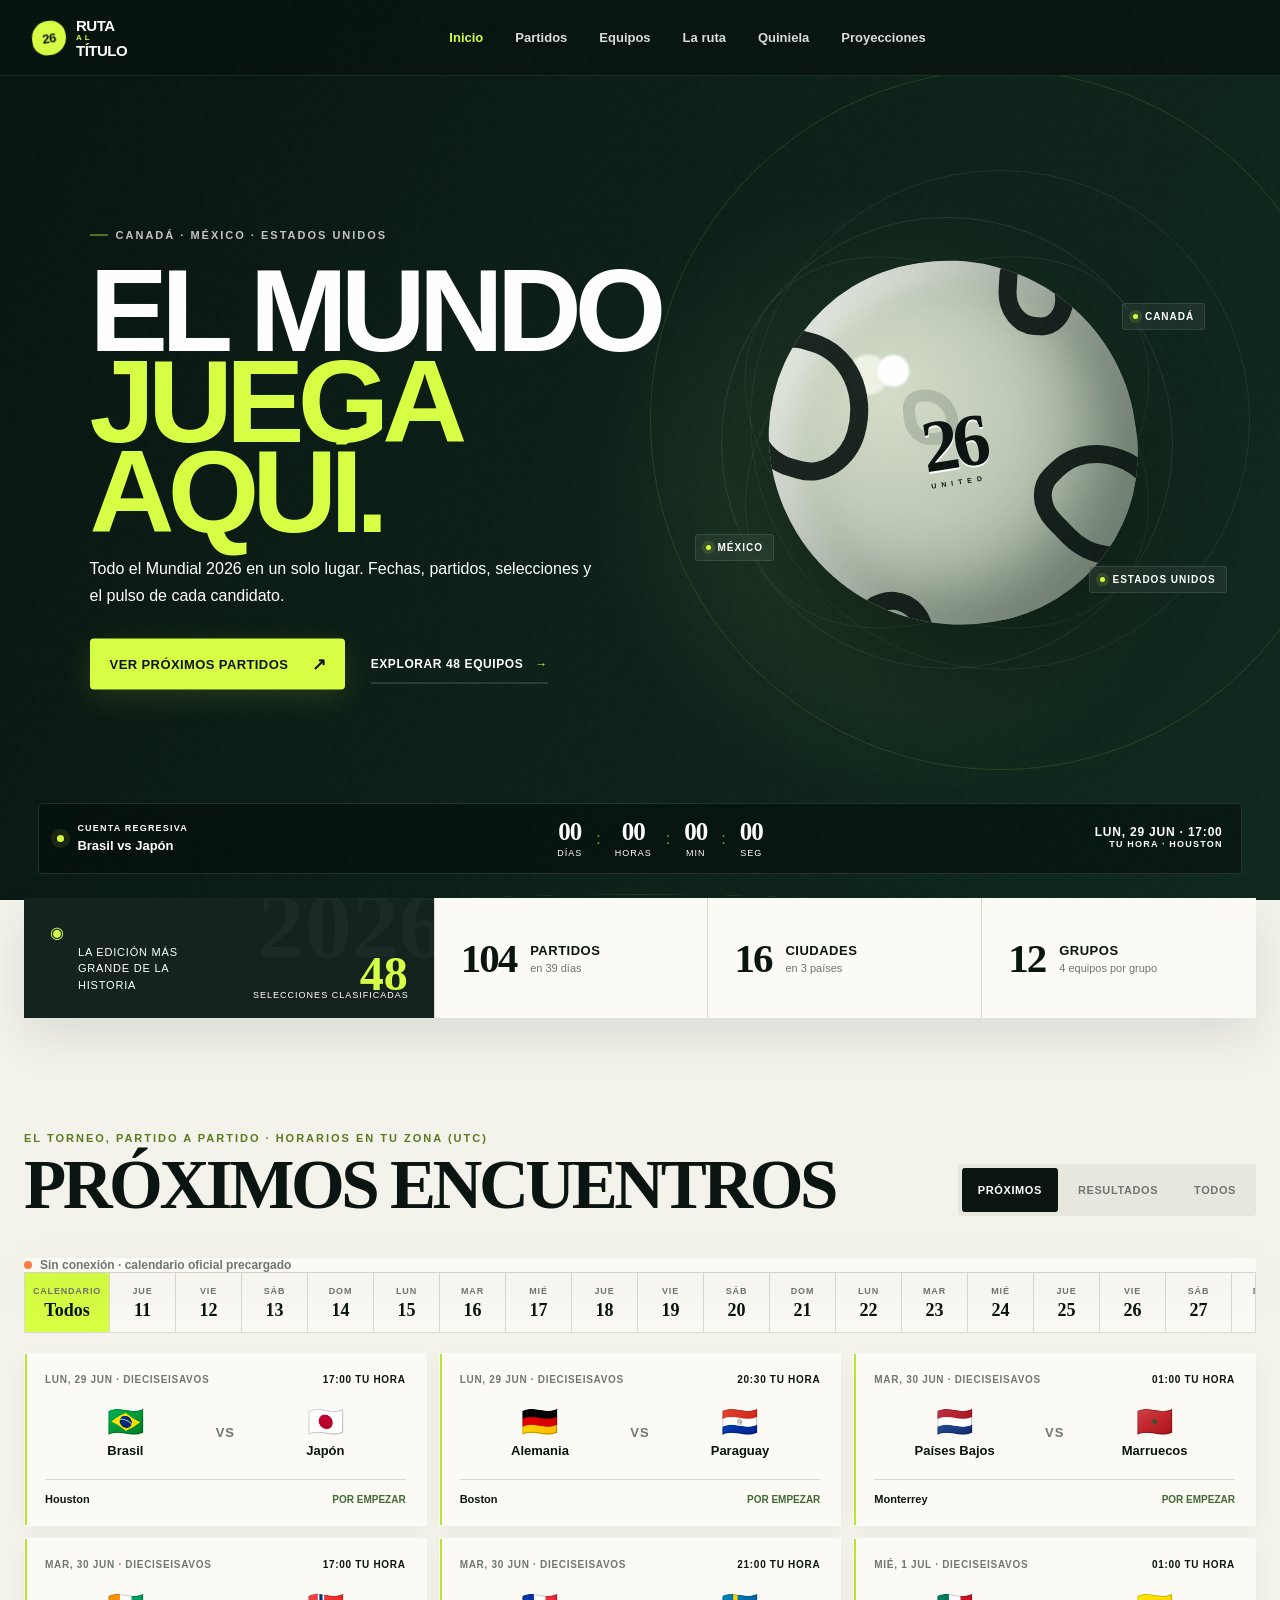
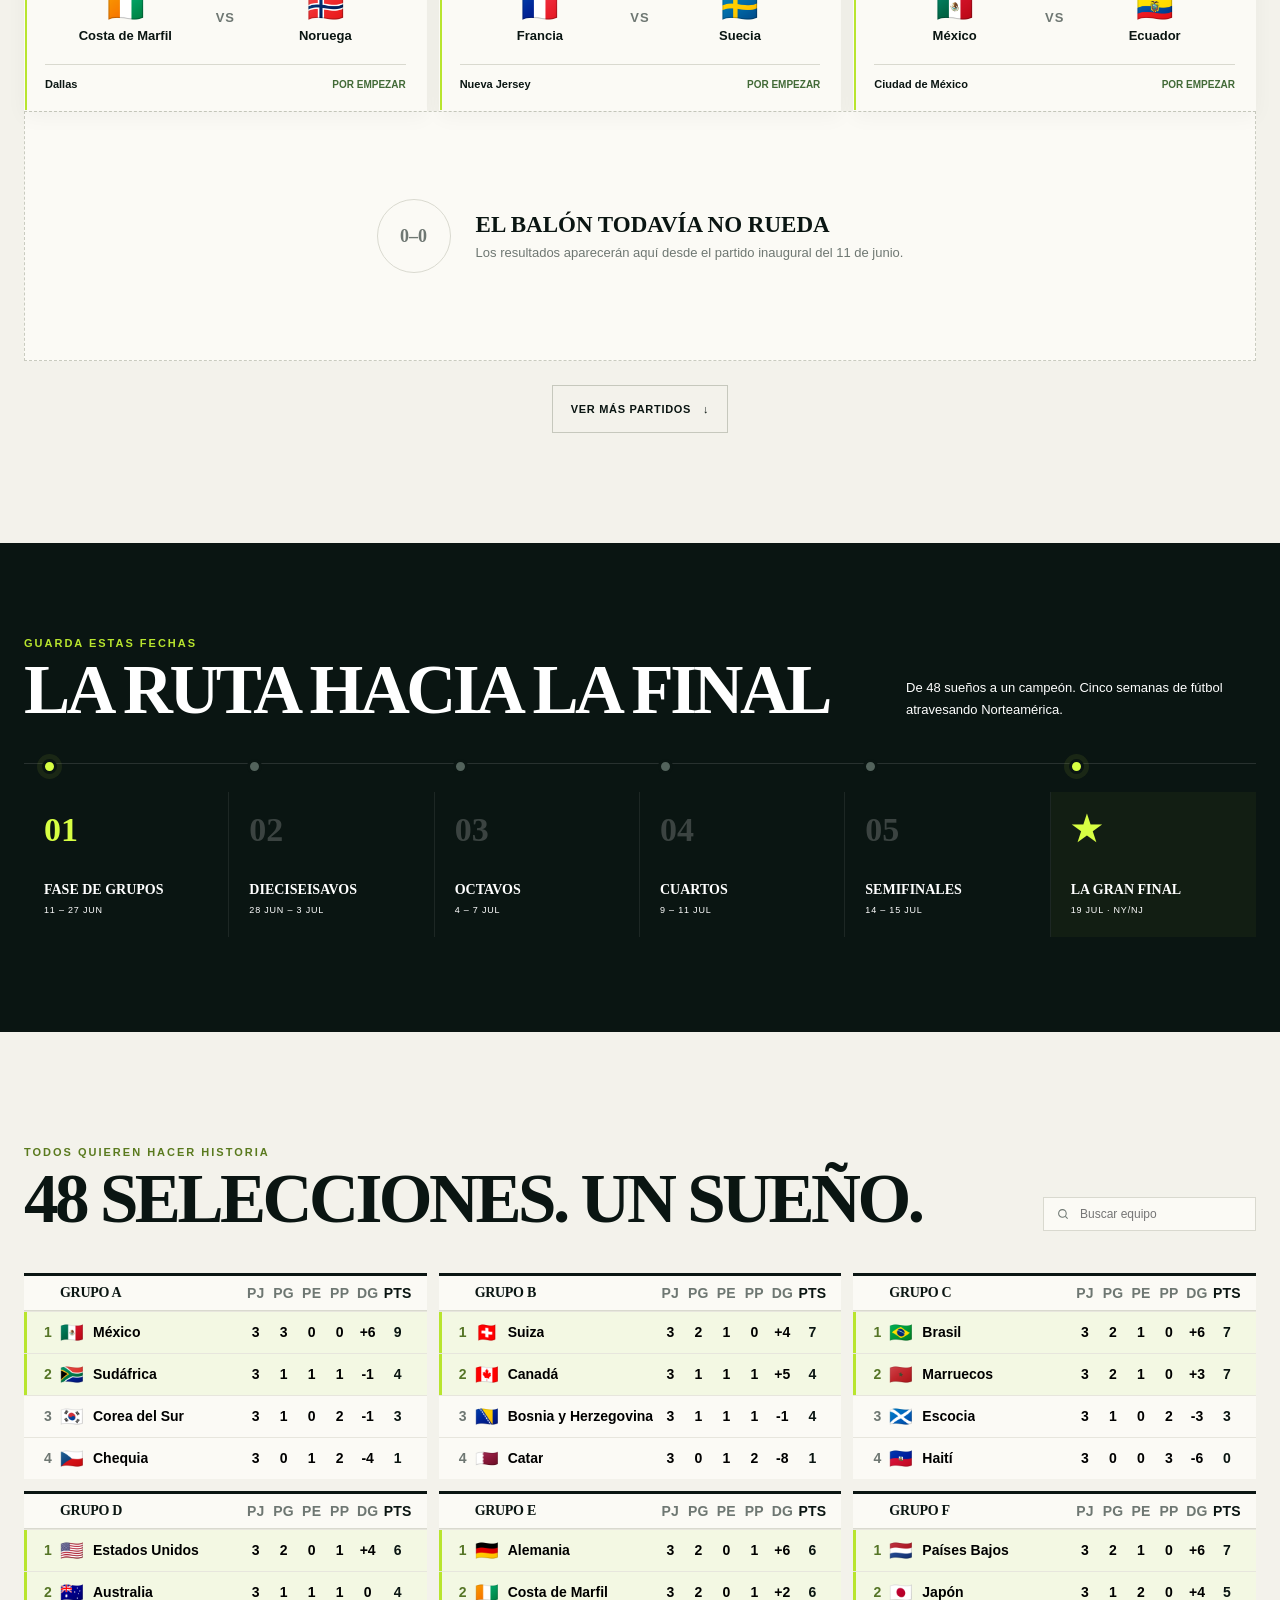
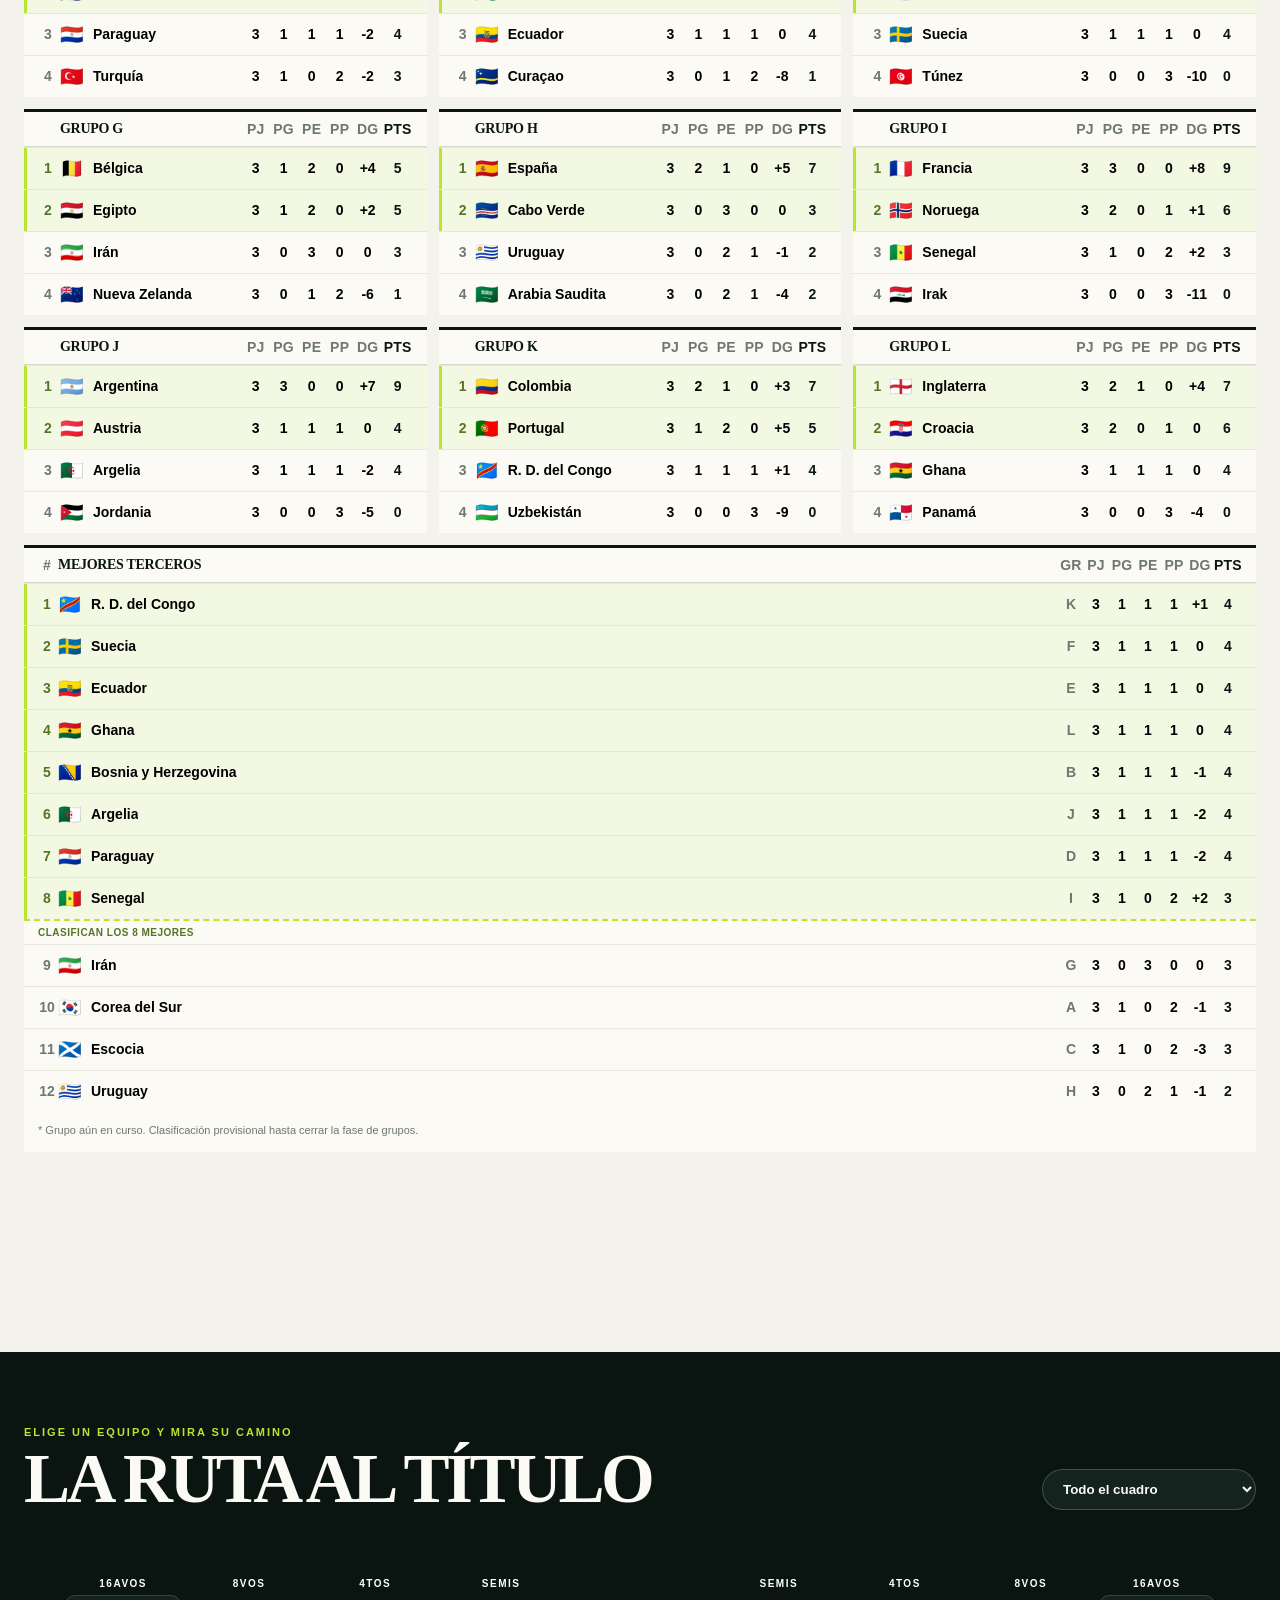
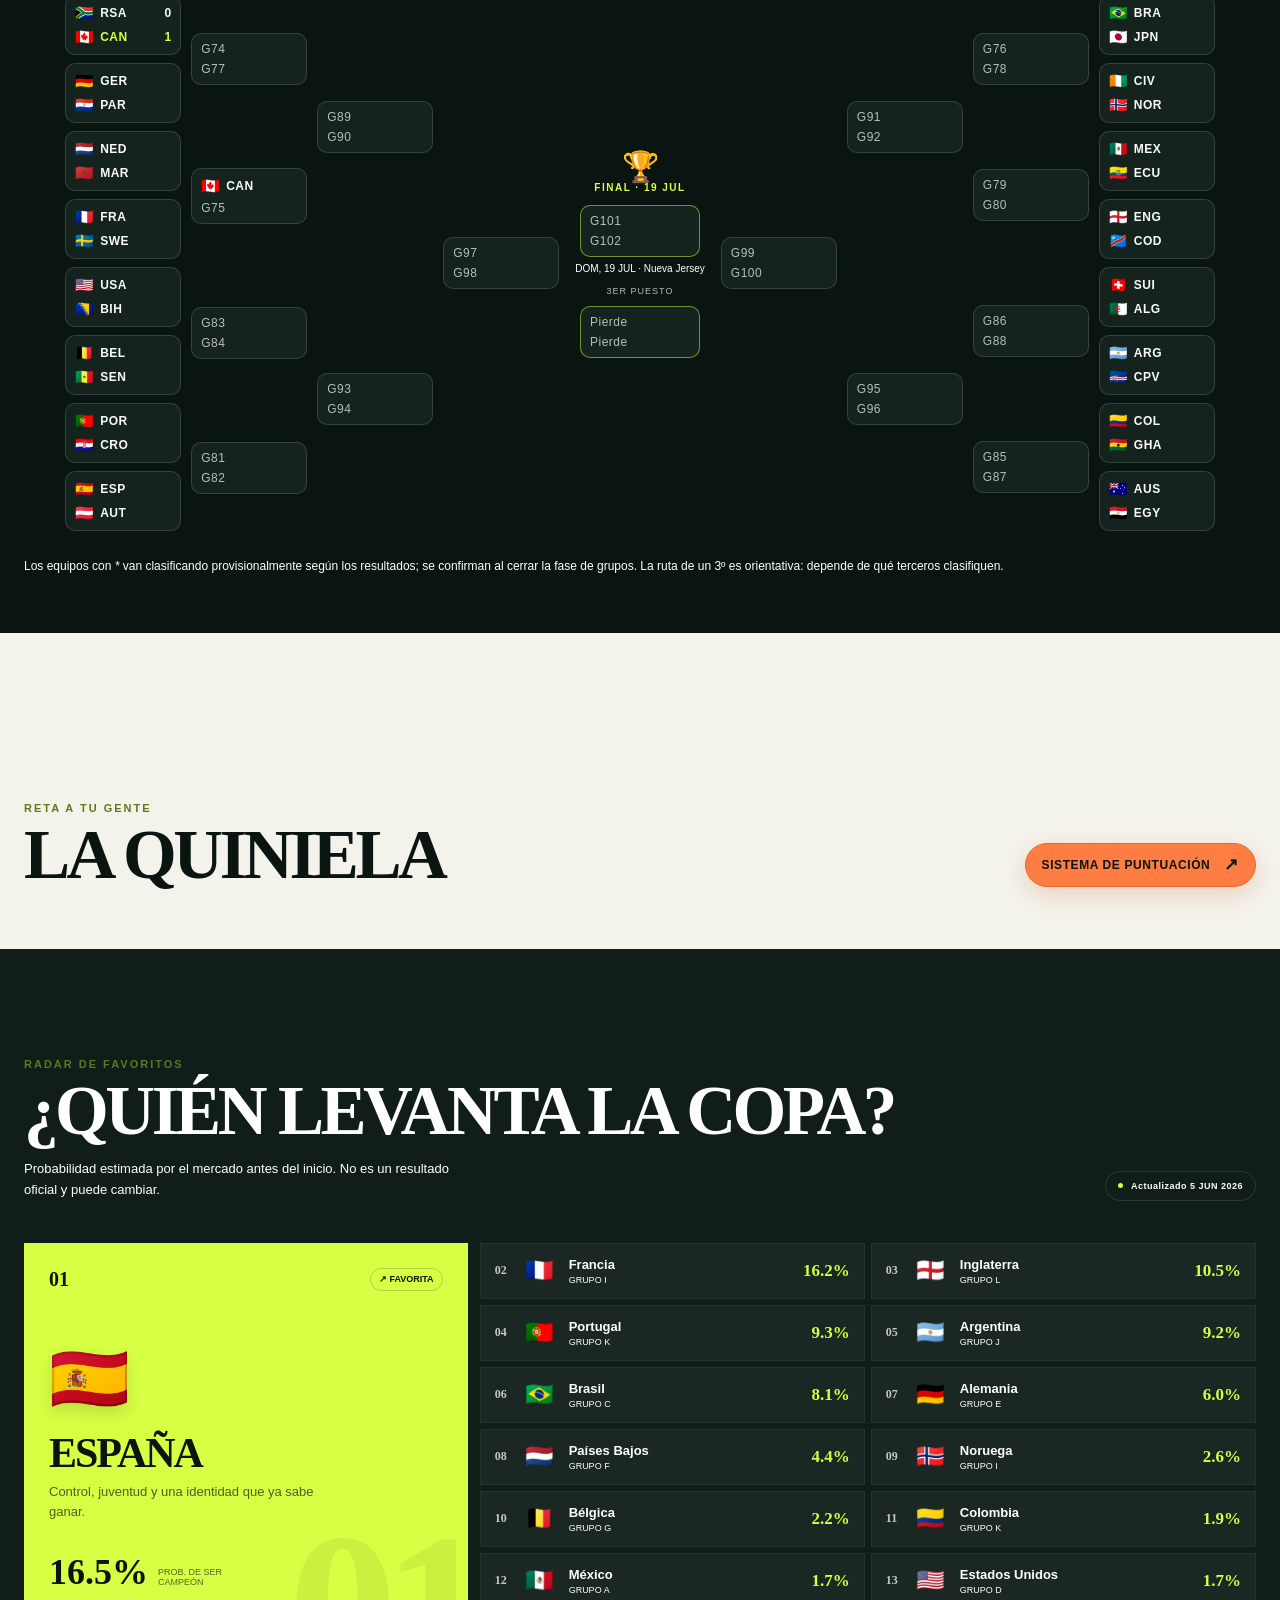
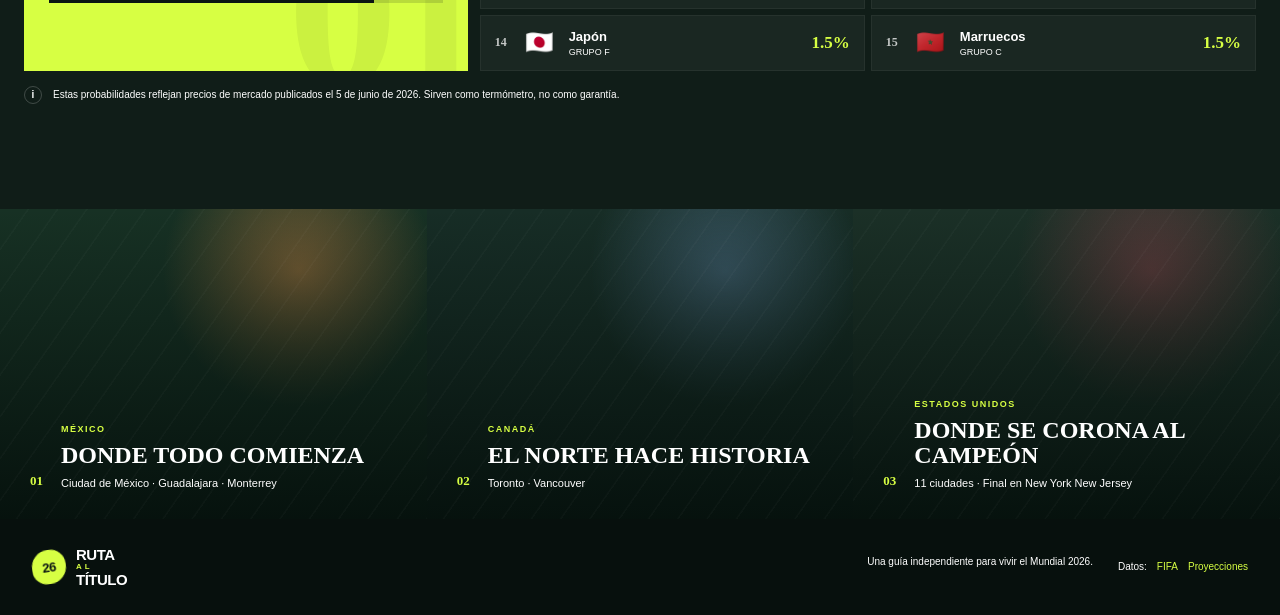
==== index.html @ 3ea9396d "style(quiniela): boton Sistema de Puntuacion en naranja Fondo var(--orange) con borde y sombra a ton" ====
<!DOCTYPE html>
<html lang="es">
<head>
  <meta charset="UTF-8">
  <meta name="viewport" content="width=device-width, initial-scale=1.0, viewport-fit=cover">
  <meta http-equiv="Content-Security-Policy" content="default-src 'self'; script-src 'self'; style-src 'self' 'unsafe-inline' https://fonts.googleapis.com; font-src https://fonts.gstatic.com; connect-src 'self' https://api.fifa.com https://site.api.espn.com https://wwzgpifvfmogjttwstxy.supabase.co https://www.cloudflare.com; img-src 'self' data:; object-src 'none'; base-uri 'self'; form-action 'self'; worker-src 'self'; manifest-src 'self'; upgrade-insecure-requests">
  <meta name="referrer" content="strict-origin-when-cross-origin">
  <meta name="theme-color" content="#0a1512">
  <link rel="manifest" href="manifest.json">
  <meta name="apple-mobile-web-app-capable" content="yes">
  <meta name="apple-mobile-web-app-status-bar-style" content="black-translucent">
  <meta name="apple-mobile-web-app-title" content="Ruta 26">
  <meta name="description" content="Calendario, selecciones y proyecciones del Mundial 2026.">
  <meta property="og:title" content="Ruta 26 | Mundial 2026">
  <meta property="og:description" content="Calendario completo, resultados en vivo y la ruta de cada selección al título.">
  <meta property="og:image" content="https://jmcriptos.github.io/ruta26/og-image.jpg">
  <meta property="og:image:width" content="1200">
  <meta property="og:image:height" content="630">
  <meta property="og:url" content="https://jmcriptos.github.io/ruta26/">
  <meta property="og:type" content="website">
  <meta name="twitter:card" content="summary_large_image">
  <title>Ruta 26 | Mundial 2026</title>
  <link rel="icon" type="image/png" href="favicon.png">
  <link rel="apple-touch-icon" href="apple-touch-icon.png">
  <link rel="preconnect" href="https://fonts.googleapis.com">
  <link rel="preconnect" href="https://fonts.gstatic.com" crossorigin>
  <link href="https://fonts.googleapis.com/css2?family=DM+Sans:wght@400;500;600;700&family=League+Spartan:wght@600;700;800&display=swap" rel="stylesheet">
  <link rel="stylesheet" href="styles.css?v=20260628c">
</head>
<body>
  <div class="noise"></div>
  <header class="topbar">
    <a class="brand" href="#inicio" aria-label="Ruta 26, volver al inicio">
      <span class="brand-ball" aria-hidden="true">26</span>
      <span>RUTA<span>AL</span>TÍTULO</span>
    </a>
    <nav class="main-nav" aria-label="Navegación principal">
      <a class="active" href="#inicio">Inicio</a>
      <a href="#partidos">Partidos</a>
      <a href="#equipos">Equipos</a>
      <a href="#ruta">La ruta</a>
      <a href="#quiniela">Quiniela</a>
      <a href="#proyecciones">Proyecciones</a>
    </nav>
    <div class="header-actions">
      <a class="user-chip login-chip" id="loginChip" href="#quiniela" hidden>
        <svg viewBox="0 0 24 24" aria-hidden="true"><circle cx="12" cy="8" r="3.5"></circle><path d="M5 19c1.5-3 4-4.5 7-4.5s5.5 1.5 7 4.5"></path></svg>
        Entrar
      </a>
      <div class="user-menu" id="userMenu" hidden>
        <button class="user-chip" id="userChip" aria-haspopup="menu" aria-expanded="false"></button>
        <div class="user-dropdown" id="userDropdown" hidden>
          <a href="#quiniela" id="userGoQuiniela">Mi quiniela</a>
          <a href="stats.html">Estadísticas</a>
          <button id="userLogout">Cerrar sesión</button>
        </div>
      </div>
      <button class="icon-button" id="searchToggle" aria-label="Buscar selección" title="Buscar selección">
        <svg viewBox="0 0 24 24" aria-hidden="true"><circle cx="11" cy="11" r="6.5"></circle><path d="m16 16 4 4"></path></svg>
      </button>
      <button class="menu-button" id="menuToggle" aria-label="Abrir menú">
        <span></span><span></span>
      </button>
    </div>
  </header>

  <div class="search-overlay" id="searchOverlay" aria-hidden="true">
    <div class="search-box">
      <label for="globalSearch">Encuentra tu selección</label>
      <div class="search-field">
        <svg viewBox="0 0 24 24" aria-hidden="true"><circle cx="11" cy="11" r="6.5"></circle><path d="m16 16 4 4"></path></svg>
        <input id="globalSearch" type="search" placeholder="Ej. Argentina, Curaçao, Japón...">
        <button id="searchClose" aria-label="Cerrar búsqueda">×</button>
      </div>
      <div class="search-results" id="searchResults"></div>
    </div>
  </div>

  <main>
    <section class="hero" id="inicio">
      <div class="hero-orbit orbit-one"></div>
      <div class="hero-orbit orbit-two"></div>
      <div class="hero-copy">
        <div class="eyebrow"><span></span> Canadá · México · Estados Unidos</div>
        <h1>El mundo<br><em>juega aquí.</em></h1>
        <p class="hero-lede">Todo el Mundial 2026 en un solo lugar. Fechas, partidos, selecciones y el pulso de cada candidato.</p>
        <div class="hero-actions">
          <a class="primary-button" href="#partidos">Ver próximos partidos <span>↗</span></a>
          <a class="text-button" href="#equipos">Explorar 48 equipos <span>→</span></a>
        </div>
      </div>

      <div class="hero-visual" aria-hidden="true">
        <div class="globe-lines"></div>
        <div class="ball">
          <span class="ball-mark ball-mark-one"></span>
          <span class="ball-mark ball-mark-two"></span>
          <span class="ball-mark ball-mark-three"></span>
          <strong>26</strong>
          <small>UNITED</small>
        </div>
        <div class="location-tag tag-mex"><span></span> México</div>
        <div class="location-tag tag-can"><span></span> Canadá</div>
        <div class="location-tag tag-usa"><span></span> Estados Unidos</div>
      </div>

      <div class="countdown-panel">
        <div class="countdown-intro">
          <span class="live-dot"></span>
          <div>
            <small id="countdownLabel">Cuenta regresiva</small>
            <strong id="countdownTitle">México vs Sudáfrica</strong>
          </div>
        </div>
        <div class="countdown" id="countdown">
          <div><strong id="days">04</strong><span>Días</span></div>
          <i>:</i>
          <div><strong id="hours">00</strong><span>Horas</span></div>
          <i>:</i>
          <div><strong id="minutes">00</strong><span>Min</span></div>
          <i>:</i>
          <div><strong id="seconds">00</strong><span>Seg</span></div>
        </div>
        <div class="opening-meta" id="countdownMeta">
          <span>11 JUN · 15:00</span>
          <small>Ciudad de México</small>
        </div>
      </div>
    </section>

    <section class="snapshot section-shell">
      <div class="stat-card featured">
        <span class="stat-icon">◉</span>
        <p>La edición más grande de la historia</p>
        <strong>48</strong>
        <small>selecciones clasificadas</small>
      </div>
      <div class="stat-card stat-only-mobile">
        <span class="stat-number">48</span>
        <div><strong>Selecciones</strong><small>clasificadas</small></div>
      </div>
      <div class="stat-card">
        <span class="stat-number">104</span>
        <div><strong>Partidos</strong><small>en 39 días</small></div>
      </div>
      <div class="stat-card">
        <span class="stat-number">16</span>
        <div><strong>Ciudades</strong><small>en 3 países</small></div>
      </div>
      <div class="stat-card">
        <span class="stat-number">12</span>
        <div><strong>Grupos</strong><small>4 equipos por grupo</small></div>
      </div>
    </section>

    <section class="matches section-shell" id="partidos">
      <div class="section-heading">
        <div>
          <span class="section-kicker">El torneo, partido a partido · <span id="tzLabel">Tu hora local</span></span>
          <h2>Próximos encuentros</h2>
        </div>
        <div class="match-tabs" role="tablist" aria-label="Filtrar partidos">
          <button class="active" data-match-filter="upcoming">Próximos</button>
          <button data-match-filter="results">Resultados</button>
          <button data-match-filter="all">Todos</button>
        </div>
      </div>
      <div class="data-status" id="dataStatus" role="status"></div>

      <div class="date-strip" id="dateStrip" aria-label="Filtrar por fecha"></div>
      <div class="matches-grid" id="matchesGrid"></div>
      <div class="results-empty" id="resultsEmpty" hidden>
        <div class="empty-ball">0–0</div>
        <div>
          <h3>El balón todavía no rueda</h3>
          <p>Los resultados aparecerán aquí desde el partido inaugural del 11 de junio.</p>
        </div>
      </div>
      <button class="outline-button" id="showMoreMatches">Ver más partidos <span>↓</span></button>
    </section>

    <section class="timeline-section">
      <div class="section-shell">
        <div class="section-heading light">
          <div>
            <span class="section-kicker">Guarda estas fechas</span>
            <h2>La ruta hacia la final</h2>
          </div>
          <p>De 48 sueños a un campeón. Cinco semanas de fútbol atravesando Norteamérica.</p>
        </div>
        <div class="phase-track">
          <div class="phase active"><span>01</span><strong>Fase de grupos</strong><small>11 – 27 JUN</small></div>
          <div class="phase"><span>02</span><strong>Dieciseisavos</strong><small>28 JUN – 3 JUL</small></div>
          <div class="phase"><span>03</span><strong>Octavos</strong><small>4 – 7 JUL</small></div>
          <div class="phase"><span>04</span><strong>Cuartos</strong><small>9 – 11 JUL</small></div>
          <div class="phase"><span>05</span><strong>Semifinales</strong><small>14 – 15 JUL</small></div>
          <div class="phase final"><span>★</span><strong>La gran final</strong><small>19 JUL · NY/NJ</small></div>
        </div>
      </div>
    </section>

    <section class="teams section-shell" id="equipos">
      <div class="section-heading">
        <div>
          <span class="section-kicker">Todos quieren hacer historia</span>
          <h2>48 selecciones. Un sueño.</h2>
        </div>
        <label class="team-search">
          <svg viewBox="0 0 24 24" aria-hidden="true"><circle cx="11" cy="11" r="6.5"></circle><path d="m16 16 4 4"></path></svg>
          <input id="teamSearch" type="search" placeholder="Buscar equipo">
        </label>
      </div>
      <div class="groups-grid" id="groupsGrid"></div>
      <p class="no-teams" id="noTeams" hidden>No encontramos una selección con ese nombre.</p>
    </section>

    <section class="bracket-section" id="ruta">
      <div class="section-shell">
        <div class="section-heading light">
          <div>
            <span class="section-kicker">Elige un equipo y mira su camino</span>
            <h2>La ruta al título</h2>
          </div>
          <div class="bracket-controls">
            <select id="bracketTeam" aria-label="Elegir equipo">
              <option value="">Todo el cuadro</option>
            </select>
            <div class="scenario-toggle" id="scenarioToggle" hidden>
              <span>Si queda</span>
              <button type="button" data-pos="1" class="active">1º</button>
              <button type="button" data-pos="2">2º</button>
              <button type="button" data-pos="3">3º</button>
            </div>
          </div>
        </div>
        <div class="bracket-side" id="bracketSide" role="tablist" aria-label="Elegir lado del cuadro" hidden>
          <button type="button" data-side="left" class="active">◀ Izquierda</button>
          <button type="button" data-side="right">Derecha ▶</button>
        </div>
        <div class="bracket-scroll">
          <div class="bracket" id="bracketGrid"></div>
        </div>
        <p class="bracket-note">Los equipos con <em>*</em> van clasificando provisionalmente según los resultados; se confirman al cerrar la fase de grupos. La ruta de un 3º es orientativa: depende de qué terceros clasifiquen.</p>
      </div>
    </section>

    <section class="game-section" id="quiniela">
      <div class="section-shell">
        <div class="section-heading">
          <div>
            <span class="section-kicker">Reta a tu gente</span>
            <h2>La quiniela</h2>
          </div>
          <a class="howto-link" href="como-jugar.html?v=20260625d">Sistema de Puntuación <span>↗</span></a>
        </div>
        <div id="gameRoot"></div>
      </div>
    </section>

    <section class="projections" id="proyecciones">
      <div class="section-shell">
        <div class="projection-heading">
          <div>
            <span class="section-kicker">Radar de favoritos</span>
            <h2>¿Quién levanta la copa?</h2>
            <p>Probabilidad estimada por el mercado antes del inicio. No es un resultado oficial y puede cambiar.</p>
          </div>
          <div class="update-pill"><span></span> Actualizado 5 JUN 2026</div>
        </div>
        <div class="projection-layout">
          <article class="leader-card">
            <div class="leader-top">
              <span class="rank">01</span>
              <span class="trend up">↗ favorita</span>
            </div>
            <span class="mega-flag">🇪🇸</span>
            <h3>España</h3>
            <p>Control, juventud y una identidad que ya sabe ganar.</p>
            <div class="leader-probability">
              <strong>16.5%</strong>
              <span>prob. de ser campeón</span>
            </div>
            <div class="probability-bar"><span style="width: 82.5%"></span></div>
          </article>
          <div class="ranking-list" id="rankingList"></div>
        </div>
        <div class="projection-note">
          <span>i</span>
          <p>Estas probabilidades reflejan precios de mercado publicados el 5 de junio de 2026. Sirven como termómetro, no como garantía.</p>
        </div>
      </div>
    </section>

    <section class="host-cities">
      <div class="city-card mexico">
        <span>01</span><div><small>MÉXICO</small><strong>Donde todo comienza</strong><p>Ciudad de México · Guadalajara · Monterrey</p></div>
      </div>
      <div class="city-card canada">
        <span>02</span><div><small>CANADÁ</small><strong>El norte hace historia</strong><p>Toronto · Vancouver</p></div>
      </div>
      <div class="city-card usa">
        <span>03</span><div><small>ESTADOS UNIDOS</small><strong>Donde se corona al campeón</strong><p>11 ciudades · Final en New York New Jersey</p></div>
      </div>
    </section>
  </main>

  <div class="panel-overlay" id="teamPanelOverlay" aria-hidden="true">
    <aside class="team-panel" id="teamPanel" role="dialog" aria-modal="true" aria-label="Detalle de selección"></aside>
  </div>

  <footer>
    <a class="brand footer-brand" href="#inicio">
      <span class="brand-ball">26</span>
      <span>RUTA<span>AL</span>TÍTULO</span>
    </a>
    <p>Una guía independiente para vivir el Mundial 2026.</p>
    <div class="sources">
      <span>Datos:</span>
      <a href="https://www.fifa.com/en/tournaments/mens/worldcup/canadamexicousa2026/articles/match-schedule-fixtures-results-teams-stadiums" target="_blank" rel="noreferrer">FIFA</a>
      <a href="https://www.covers.com/world-cup/odds" target="_blank" rel="noreferrer">Proyecciones</a>
    </div>
  </footer>

  <nav class="bottom-nav" aria-label="Navegación inferior">
    <a class="active" href="#inicio">
      <svg viewBox="0 0 24 24" aria-hidden="true"><path d="M4 11 12 4l8 7v8a1 1 0 0 1-1 1h-4v-6h-6v6H5a1 1 0 0 1-1-1z"></path></svg>
      Inicio
    </a>
    <a href="#partidos">
      <svg viewBox="0 0 24 24" aria-hidden="true"><rect x="4" y="6" width="16" height="14" rx="1"></rect><path d="M4 10h16M8 4v4M16 4v4"></path></svg>
      Partidos
    </a>
    <a href="#equipos">
      <svg viewBox="0 0 24 24" aria-hidden="true"><path d="M12 3l7 3v5c0 4.5-3 8-7 10-4-2-7-5.5-7-10V6z"></path></svg>
      Equipos
    </a>
    <a href="#ruta">
      <svg viewBox="0 0 24 24" aria-hidden="true"><path d="M7 4h10v3a5 5 0 0 1-10 0zM17 5h3a3 3 0 0 1-3 4M7 5H4a3 3 0 0 0 3 4M12 12v4m-4 4h8m-7-4h6"></path></svg>
      La ruta
    </a>
    <a href="#quiniela">
      <svg viewBox="0 0 24 24" aria-hidden="true"><circle cx="12" cy="12" r="8"></circle><circle cx="12" cy="12" r="3"></circle></svg>
      Quiniela
    </a>
  </nav>

  <script src="js/data.js?v=20260628a"></script>
  <script src="js/api.js?v=20260611-security1"></script>
  <script src="js/espn-map.js?v=20260611m"></script>
  <script src="js/match-detail.js?v=20260612a"></script>
  <script src="js/thirds-allocation.js?v=20260627a"></script>
  <script src="js/standings.js?v=20260627a"></script>
  <script src="js/thirds-view.js?v=20260626b"></script>
  <script src="js/team-panel.js?v=20260611k"></script>
  <script src="js/bracket.js?v=20260627a"></script>
  <script src="js/app.js?v=20260627a"></script>
  <script src="js/vendor/supabase-js-2.108.1.min.js?v=20260628a"></script>
  <script src="js/config.js?v=20260611k"></script>
  <script src="js/metrics.js?v=20260621b"></script>
  <script src="js/scoring.js?v=20260625b"></script>
  <script src="js/engagement.js?v=20260628a"></script>
  <script src="js/share-card.js?v=20260621a"></script>
  <script src="js/game.js?v=20260628a"></script>
</body>
</html>
---- styles.css ----
:root {
  --ink: #0a1512;
  --ink-soft: #14231e;
  --lime: #d7ff43;
  --lime-deep: #b8e52e;
  --paper: #f3f2eb;
  --paper-bright: #fbfaf5;
  --line: #d9d9cf;
  --muted: #6e7772;
  --white: #fff;
  --orange: #ff7c42;
  --blue: #68a7ff;
  --success: #2e9e5b;
  --danger: #d64545;
  --shadow: 0 18px 50px rgba(12, 29, 23, .1);
}

* { box-sizing: border-box; }
html { scroll-behavior: smooth; }
body {
  margin: 0;
  color: var(--ink);
  background: var(--paper);
  font-family: "DM Sans", Arial, sans-serif;
  -webkit-font-smoothing: antialiased;
}
button, input { font: inherit; }
button, a { -webkit-tap-highlight-color: transparent; }
a { color: inherit; text-decoration: none; }
.noise {
  position: fixed; inset: 0; z-index: 20; opacity: .025; pointer-events: none;
  background-image: url("data:image/svg+xml,%3Csvg viewBox='0 0 180 180' xmlns='http://www.w3.org/2000/svg'%3E%3Cfilter id='n'%3E%3CfeTurbulence type='fractalNoise' baseFrequency='.9' numOctaves='2' stitchTiles='stitch'/%3E%3C/filter%3E%3Crect width='100%25' height='100%25' filter='url(%23n)' opacity='.8'/%3E%3C/svg%3E");
}
.section-shell { width: min(1240px, calc(100% - 48px)); margin: 0 auto; }
.topbar {
  position: fixed; z-index: 15; top: 0; left: 0; right: 0; height: 76px;
  display: flex; align-items: center; justify-content: space-between;
  padding: 0 32px; color: var(--white);
  background: rgba(8, 20, 16, .84); border-bottom: 1px solid rgba(255,255,255,.09);
  backdrop-filter: blur(16px);
}
.brand { display: flex; align-items: center; gap: 10px; font: 800 15px/1 "League Spartan", sans-serif; letter-spacing: -.5px; }
.brand > span:last-child > span { display: block; color: var(--lime); font-size: 8px; letter-spacing: 3px; margin: 1px 0; }
.brand-ball {
  width: 34px; height: 34px; display: grid; place-items: center; color: var(--ink);
  background: var(--lime); border-radius: 50% 45% 50% 42%; font-size: 13px; transform: rotate(-8deg);
}
.main-nav { display: flex; align-items: center; gap: 32px; font-size: 13px; font-weight: 700; }
.main-nav a { opacity: .58; transition: .2s ease; }
.main-nav a:hover, .main-nav a.active { opacity: 1; color: var(--lime); }
.header-actions { display: flex; gap: 8px; }
.icon-button, .menu-button {
  width: 40px; height: 40px; display: grid; place-items: center; color: white; border-radius: 50%;
  border: 1px solid rgba(255,255,255,.15); background: transparent; cursor: pointer;
}
.icon-button svg, .team-search svg, .search-field svg { width: 17px; fill: none; stroke: currentColor; stroke-width: 1.8; }
.menu-button { display: none; align-content: center; gap: 5px; }
.menu-button span { display: block; width: 16px; height: 1px; background: white; }

.search-overlay {
  position: fixed; z-index: 30; inset: 0; display: grid; place-items: start center; padding-top: 120px;
  background: rgba(5, 14, 11, .92); backdrop-filter: blur(18px); opacity: 0; visibility: hidden; transition: .25s ease;
}
.search-overlay.open { opacity: 1; visibility: visible; }
.search-box { width: min(720px, calc(100% - 32px)); color: white; }
.search-box label { display: block; margin-bottom: 18px; color: var(--lime); text-transform: uppercase; letter-spacing: 2px; font-size: 11px; font-weight: 700; }
.search-field { display: flex; align-items: center; gap: 14px; border-bottom: 1px solid rgba(255,255,255,.3); }
.search-field svg { width: 23px; }
.search-field input { flex: 1; padding: 18px 0; color: white; background: transparent; border: 0; outline: 0; font-size: clamp(22px, 4vw, 38px); font-weight: 600; }
.search-field input::placeholder { color: rgba(255,255,255,.25); }
.search-field button { border: 0; color: white; background: transparent; font-size: 36px; font-weight: 300; cursor: pointer; }
.search-results { display: grid; grid-template-columns: repeat(2, 1fr); gap: 10px; margin-top: 22px; }
.search-result { display: flex; align-items: center; gap: 12px; padding: 14px 16px; background: rgba(255,255,255,.06); border-radius: 10px; }
.search-result:hover { background: rgba(215,255,67,.12); }
.search-result span { font-size: 25px; }
.search-result small { display: block; color: rgba(255,255,255,.45); }

.hero {
  position: relative; min-height: 760px; height: min(900px, 100vh); overflow: hidden;
  color: var(--white); background:
    radial-gradient(circle at 70% 55%, rgba(72, 108, 59, .42), transparent 30%),
    linear-gradient(115deg, #08130f 0%, #0d2119 52%, #10291e 100%);
}
.hero::before {
  content: ""; position: absolute; left: -10%; right: -10%; bottom: -42%; height: 65%; opacity: .25;
  border-radius: 50% 50% 0 0; border-top: 1px solid rgba(215,255,67,.5); background:
  repeating-radial-gradient(ellipse at center, transparent 0 35px, rgba(255,255,255,.08) 36px 37px);
  transform: perspective(500px) rotateX(62deg);
}
.hero-copy { position: absolute; z-index: 3; top: 50%; left: max(7vw, calc((100% - 1240px) / 2)); transform: translateY(-48%); width: 47%; }
.eyebrow, .section-kicker { color: #5a7a1e; font-size: 11px; font-weight: 800; letter-spacing: 2px; text-transform: uppercase; }
.section-heading.light .section-kicker { color: var(--lime-deep); }
.eyebrow { display: flex; align-items: center; gap: 8px; color: white; opacity: .75; }
.eyebrow span { width: 18px; height: 1px; background: var(--lime); }
h1, h2, h3, p { margin-top: 0; }
h1 {
  margin: 24px 0 18px; font: 800 clamp(72px, 9.2vw, 145px)/.77 "League Spartan", sans-serif;
  letter-spacing: -7px; text-transform: uppercase;
}
h1 em { color: var(--lime); font-style: normal; }
.hero-lede { max-width: 510px; margin-bottom: 30px; color: rgba(255,255,255,.68); font-size: 16px; line-height: 1.7; }
.hero-actions { display: flex; align-items: center; gap: 26px; }
.primary-button {
  display: inline-flex; align-items: center; gap: 24px; padding: 15px 18px 15px 20px; color: var(--ink);
  background: var(--lime); border-radius: 4px; font-size: 13px; font-weight: 800; text-transform: uppercase; letter-spacing: .4px;
  box-shadow: 0 8px 30px rgba(215,255,67,.12); transition: transform .2s, background .2s;
}
.primary-button:hover { transform: translateY(-2px); background: white; }
.primary-button span { font-size: 17px; }
.text-button { padding: 12px 0; color: rgba(255,255,255,.8); border-bottom: 1px solid rgba(255,255,255,.25); font-size: 12px; font-weight: 700; text-transform: uppercase; letter-spacing: .6px; }
.text-button span { margin-left: 8px; color: var(--lime); }
.hero-orbit { position: absolute; z-index: 1; border: 1px solid rgba(215,255,67,.12); border-radius: 50%; pointer-events: none; }
.orbit-one { width: 700px; height: 700px; right: -70px; top: 70px; }
.orbit-two { width: 500px; height: 500px; right: 30px; top: 170px; border-color: rgba(255,255,255,.07); }
.hero-visual { position: absolute; z-index: 2; top: 48%; right: max(5vw, calc((100% - 1340px) / 2)); width: min(42vw, 570px); aspect-ratio: 1; transform: translateY(-48%); }
.globe-lines { position: absolute; inset: 8%; border: 1px solid rgba(255,255,255,.09); border-radius: 50%; }
.globe-lines::before, .globe-lines::after { content: ""; position: absolute; inset: 15% 0; border: 1px solid rgba(255,255,255,.07); border-radius: 50%; transform: rotate(38deg); }
.globe-lines::after { transform: rotate(-38deg); }
.ball {
  position: absolute; top: 16%; left: 17%; width: 68%; aspect-ratio: 1; display: grid; place-items: center; overflow: hidden;
  border-radius: 48% 52% 47% 53%; color: var(--ink); background:
  radial-gradient(circle at 37% 28%, white 0 4%, transparent 5%),
  radial-gradient(circle at 30% 28%, #edf2e4 0 5%, transparent 6%),
  radial-gradient(circle at 35% 35%, #d5ddca, #aab8a6 72%);
  box-shadow: inset -40px -32px 70px rgba(10,27,21,.38), inset 18px 15px 30px rgba(255,255,255,.6), 0 45px 90px rgba(0,0,0,.4);
  transform: rotate(-9deg);
}
.ball::before, .ball::after, .ball-mark {
  content: ""; position: absolute; border: 18px solid var(--ink); opacity: .92; border-radius: 36% 64% 45% 55%; transform: rotate(25deg);
}
.ball::before { width: 92px; height: 108px; left: -20px; top: 52px; }
.ball::after { width: 80px; height: 95px; right: -15px; bottom: 35px; transform: rotate(-35deg); }
.ball-mark-one { width: 75px; height: 85px; right: 40px; top: 5px; transform: rotate(12deg); }
.ball-mark-two { width: 68px; height: 72px; left: 65px; bottom: -25px; transform: rotate(-10deg); }
.ball-mark-three { width: 54px; height: 56px; left: 45%; top: 42%; border-width: 12px; transform: translate(-50%,-50%) rotate(4deg); opacity: .15; }
.ball strong { z-index: 2; font: 800 74px/1 "League Spartan"; letter-spacing: -6px; color: var(--ink); text-shadow: 0 2px white; }
.ball small { position: absolute; z-index: 2; top: 60%; font-size: 7px; font-weight: 800; letter-spacing: 5px; }
.location-tag { position: absolute; display: flex; align-items: center; gap: 7px; padding: 7px 10px; color: rgba(255,255,255,.78); background: rgba(255,255,255,.06); border: 1px solid rgba(255,255,255,.1); backdrop-filter: blur(8px); border-radius: 3px; font-size: 10px; font-weight: 700; text-transform: uppercase; letter-spacing: 1px; }
.location-tag span { width: 5px; height: 5px; background: var(--lime); border-radius: 50%; box-shadow: 0 0 0 4px rgba(215,255,67,.12); }
.tag-mex { left: 3%; bottom: 28%; }.tag-can { right: 2%; top: 24%; }.tag-usa { right: -2%; bottom: 22%; }
.countdown-panel {
  position: absolute; z-index: 4; left: max(3vw, calc((100% - 1340px) / 2)); right: max(3vw, calc((100% - 1340px) / 2)); bottom: 26px;
  display: flex; align-items: center; justify-content: space-between; padding: 15px 18px;
  background: rgba(3,12,9,.55); border: 1px solid rgba(255,255,255,.12); backdrop-filter: blur(16px); border-radius: 5px;
}
.countdown-intro { display: flex; align-items: center; gap: 13px; min-width: 220px; }
.live-dot { width: 7px; height: 7px; background: var(--lime); border-radius: 50%; box-shadow: 0 0 0 6px rgba(215,255,67,.09); }
.countdown-intro small, .opening-meta small { display: block; margin-bottom: 3px; color: rgba(255,255,255,.55); font-size: 9px; font-weight: 700; letter-spacing: 1.2px; text-transform: uppercase; }
.countdown-intro strong { font-size: 13px; }
.countdown { display: flex; align-items: center; gap: 14px; }
.countdown div { display: flex; flex-direction: column; align-items: center; }
.countdown strong { font: 700 25px/1 "League Spartan"; letter-spacing: -1px; }
.countdown span { margin-top: 4px; color: rgba(255,255,255,.5); font-size: 9px; text-transform: uppercase; letter-spacing: 1px; }
.countdown i { color: var(--lime); font-style: normal; opacity: .6; }
.opening-meta { min-width: 180px; text-align: right; }
.opening-meta span { display: block; font-size: 12px; font-weight: 800; letter-spacing: .8px; }

.snapshot { position: relative; z-index: 5; display: grid; grid-template-columns: 1.5fr repeat(3, 1fr); margin-top: -2px; background: var(--paper-bright); box-shadow: var(--shadow); }
.stat-card { min-height: 120px; display: flex; align-items: center; gap: 14px; padding: 25px 26px; border-right: 1px solid var(--line); }
.stat-card:last-child { border-right: 0; }
.stat-card.featured { position: relative; align-items: flex-end; color: var(--white); background: var(--ink-soft); overflow: hidden; }
.stat-card.featured::after { content: "2026"; position: absolute; right: -12px; top: -20px; color: rgba(255,255,255,.035); font: 800 94px/1 "League Spartan"; }
.stat-card.featured .stat-icon { align-self: flex-start; color: var(--lime); }
.stat-card.featured p { max-width: 145px; margin: 0; color: rgba(255,255,255,.68); font-size: 11px; line-height: 1.5; text-transform: uppercase; letter-spacing: .8px; }
.stat-card.featured strong { margin-left: auto; color: var(--lime); font: 800 48px/.8 "League Spartan"; }
.stat-card.featured small { position: absolute; right: 25px; bottom: 18px; color: rgba(255,255,255,.55); font-size: 9px; text-transform: uppercase; letter-spacing: 1px; }
.stat-number { font: 800 41px/1 "League Spartan"; letter-spacing: -2px; }
.stat-card div strong, .stat-card div small { display: block; }
.stat-card div strong { font-size: 13px; text-transform: uppercase; letter-spacing: .5px; }
.stat-card div small { margin-top: 4px; color: var(--muted); font-size: 11px; }

.matches, .teams { padding-top: 110px; padding-bottom: 110px; }
.section-heading { display: flex; align-items: flex-end; justify-content: space-between; gap: 30px; margin-bottom: 42px; }
.section-heading h2, .projection-heading h2 { margin: 8px 0 0; font: 800 clamp(42px, 5.4vw, 72px)/.9 "League Spartan"; letter-spacing: -3.5px; text-transform: uppercase; }
.match-tabs { display: flex; gap: 4px; padding: 4px; background: #e8e7df; border-radius: 4px; }
.match-tabs button { padding: 10px 16px; border: 0; color: var(--muted); background: transparent; border-radius: 3px; font-size: 11px; font-weight: 800; text-transform: uppercase; letter-spacing: .6px; cursor: pointer; }
.match-tabs button.active { color: var(--white); background: var(--ink); }
.date-strip { display: grid; grid-template-columns: repeat(8, 1fr); margin-bottom: 20px; border: 1px solid var(--line); background: var(--paper-bright); }
.date-button { padding: 13px 8px; border: 0; border-right: 1px solid var(--line); color: var(--muted); background: transparent; cursor: pointer; }
.date-button:last-child { border-right: 0; }
.date-button span, .date-button strong { display: block; }
.date-button span { margin-bottom: 5px; font-size: 9px; font-weight: 800; letter-spacing: .8px; text-transform: uppercase; }
.date-button strong { color: var(--ink); font: 800 18px/1 "League Spartan"; }
.date-button.active { background: var(--lime); }
.matches-grid { display: grid; grid-template-columns: repeat(3, 1fr); gap: 12px; }
.match-card {
  position: relative; padding: 20px; background: var(--paper-bright); border: 1px solid transparent;
  box-shadow: 0 6px 20px rgba(12,29,23,.04); transition: transform .2s ease, border .2s ease, box-shadow .2s;
}
.match-card:hover { transform: translateY(-4px); border-color: #cbd0c0; box-shadow: var(--shadow); }
.match-card::before { content: ""; position: absolute; left: 0; top: 0; bottom: 0; width: 2px; background: var(--lime-deep); }
.match-meta { display: flex; justify-content: space-between; margin-bottom: 22px; color: var(--muted); font-size: 10px; font-weight: 800; text-transform: uppercase; letter-spacing: .7px; }
.match-meta span:last-child { color: var(--ink); }
.match-teams { display: grid; grid-template-columns: 1fr auto 1fr; align-items: start; gap: 10px; margin: 18px 0; }
.team-col { display: flex; flex-direction: column; align-items: center; gap: 6px; text-align: center; background: none; border: 0; padding: 0; font: inherit; cursor: pointer; }
.team-col .tc-flag { font-size: 30px; line-height: 1; }
.team-col .tc-name { font-size: 13px; font-weight: 700; color: var(--ink); }
.match-score { align-self: center; display: flex; align-items: center; gap: 8px; font-size: 30px; font-weight: 800; }
.match-score i { font-size: 14px; font-style: normal; color: var(--muted); }
.match-score.vs { font-size: 13px; font-weight: 800; letter-spacing: 1px; color: var(--muted); }
.match-bottom { display: flex; justify-content: space-between; align-items: center; gap: 12px; margin-top: 21px; padding-top: 13px; border-top: 1px solid var(--line); color: var(--muted); font-size: 10px; }
.match-bottom strong { color: var(--ink); font-size: 11px; }
.match-bottom span { color: #426a37; font-weight: 800; }
.mb-end { display: flex; align-items: center; gap: 10px; }
.pts-chip { padding: 3px 9px; border-radius: 999px; font-size: 10px; font-weight: 800; text-transform: uppercase; letter-spacing: .4px; white-space: nowrap; }
.pts-chip.win { background: var(--lime); color: #2e4a07; }
.pts-chip.zero, .pts-chip.none { background: #ecebe3; color: var(--muted); }
.detail-toggle { margin-top: 12px; width: 100%; border: 1px solid var(--line); background: var(--paper-bright); color: var(--ink); font: inherit; font-size: 11px; font-weight: 800; text-transform: uppercase; letter-spacing: .7px; padding: 10px 0; border-radius: 8px; cursor: pointer; }
.detail-toggle:hover { border-color: var(--lime-deep); }
.match-detail { margin-top: 12px; padding-top: 12px; border-top: 1px solid var(--line); font-size: 12px; }
.detail-events { display: flex; justify-content: space-between; gap: 10px; margin-bottom: 12px; }
.detail-col { list-style: none; margin: 0; padding: 0; display: flex; flex-direction: column; gap: 5px; }
.detail-col.away { text-align: right; }
.detail-col .ev-min { color: var(--muted); font-weight: 800; font-size: 10px; }
.detail-row { display: grid; grid-template-columns: 1fr auto 1fr; gap: 8px; align-items: center; padding: 4px 0; border-bottom: 1px solid var(--line); }
.detail-row:last-child { border-bottom: 0; }
.detail-row b:first-child { text-align: left; }
.detail-row span { color: var(--muted); font-size: 10px; font-weight: 800; text-transform: uppercase; letter-spacing: .7px; }
.detail-row b:last-child { text-align: right; }
.detail-row.poss { border-bottom: 0; padding-bottom: 2px; }
.poss-bar { height: 6px; border-radius: 3px; background: var(--blue); overflow: hidden; margin-bottom: 10px; }
.poss-bar i { display: block; height: 100%; background: var(--lime-deep); }
.detail-empty { color: var(--muted); margin: 0; }
.detail-retry { border: 0; background: none; color: var(--ink); font: inherit; font-weight: 800; text-decoration: underline; cursor: pointer; }
.live-tabs { display: flex; gap: 8px; margin-bottom: 12px; }
.live-tab { flex: 1; border: 1px solid var(--line); background: var(--paper-bright); color: var(--muted); font: inherit; font-size: 11px; font-weight: 800; text-transform: uppercase; letter-spacing: .7px; padding: 8px 0; border-radius: 8px; cursor: pointer; }
.live-tab.active { background: var(--lime); border-color: var(--ink); color: var(--ink); }
.live-feed { list-style: none; margin: 0; padding: 0; }
.live-feed li { display: flex; gap: 10px; padding: 7px 10px; border-top: 1px solid var(--line); font-size: 12.5px; line-height: 1.5; }
.live-feed li:first-child { border-top: 0; }
.live-feed .ev-min { min-width: 30px; }
.live-feed li.live-goal { background: #f1f8d8; border: 1px solid var(--lime-deep); border-radius: 8px; margin-bottom: 6px; }
.live-more { margin-top: 10px; }
.live-foot { display: flex; justify-content: space-between; margin-top: 10px; font-size: 10px; color: var(--muted); }
.outline-button { display: flex; align-items: center; gap: 12px; margin: 24px auto 0; padding: 12px 18px; color: var(--ink); background: transparent; border: 1px solid #c6c8bd; font-size: 11px; font-weight: 800; text-transform: uppercase; letter-spacing: .7px; cursor: pointer; }
.results-empty { min-height: 250px; display: flex; align-items: center; justify-content: center; gap: 25px; background: var(--paper-bright); border: 1px dashed #c9cbbf; }
.empty-ball { width: 74px; height: 74px; display: grid; place-items: center; border-radius: 50%; color: var(--muted); border: 1px solid var(--line); font: 700 18px "League Spartan"; }
.results-empty h3 { margin-bottom: 7px; font: 800 23px "League Spartan"; text-transform: uppercase; }
.results-empty p { margin: 0; color: var(--muted); font-size: 13px; }

.timeline-section { padding: 90px 0 95px; color: white; background: var(--ink); }
.section-heading.light { align-items: end; }
.section-heading.light p { max-width: 350px; margin: 0; color: rgba(255,255,255,.58); font-size: 13px; line-height: 1.7; }
.phase-track { display: grid; grid-template-columns: repeat(6, 1fr); padding-top: 28px; border-top: 1px solid rgba(255,255,255,.12); }
.phase { position: relative; min-height: 145px; padding: 21px 20px 18px; border-right: 1px solid rgba(255,255,255,.08); }
.phase::before { content: ""; position: absolute; top: -33px; left: 18px; width: 9px; height: 9px; border-radius: 50%; background: #53635c; border: 3px solid var(--ink); }
.phase span { color: rgba(255,255,255,.2); font: 800 34px/1 "League Spartan"; }
.phase strong, .phase small { display: block; }
.phase strong { margin-top: 35px; font: 700 14px "League Spartan"; text-transform: uppercase; }
.phase small { margin-top: 7px; color: rgba(255,255,255,.5); font-size: 9px; letter-spacing: .8px; }
.phase.active::before, .phase.final::before { background: var(--lime); box-shadow: 0 0 0 5px rgba(215,255,67,.08); }
.phase.active span, .phase.final span { color: var(--lime); }
.phase.final { background: rgba(215,255,67,.04); border-right: 0; }

.team-search { display: flex; align-items: center; gap: 8px; padding: 8px 12px; background: var(--paper-bright); border: 1px solid var(--line); }
.team-search svg { width: 14px; color: var(--muted); }
.team-search input { width: 165px; border: 0; outline: 0; background: transparent; font-size: 12px; }
.groups-grid { display: grid; grid-template-columns: repeat(3, 1fr); gap: 12px; }
.group-card { background: var(--paper-bright); border-top: 3px solid var(--ink); transition: transform .2s, box-shadow .2s; }
.group-card:hover { transform: translateY(-3px); box-shadow: var(--shadow); }
.gt-row { display: grid; grid-template-columns: 20px minmax(0, 1fr) repeat(5, 26px) 30px; align-items: center; gap: 2px; padding: 9px 14px; }
.gt-row > span { text-align: center; font-size: 13px; font-weight: 700; }
.gt-head { border-bottom: 1px solid var(--line); color: var(--muted); }
.gt-head > span { font-size: 11px; font-weight: 800; text-transform: uppercase; letter-spacing: .2px; }
.gt-head .gt-team { text-align: left; font: 800 14px "League Spartan"; text-transform: uppercase; color: var(--ink); letter-spacing: -.3px; }
.gt-pos { color: var(--muted); }
.gt-pts { font-weight: 800; color: var(--ink); }
.gt-team { display: flex; align-items: center; gap: 9px; min-width: 0; text-align: left !important; }
.gt-team i { font-size: 19px; font-style: normal; flex: 0 0 auto; }
.gt-team em { font-style: normal; font-weight: 700; overflow: hidden; text-overflow: ellipsis; white-space: nowrap; }
.gt-team-row { width: 100%; border: 0; background: none; border-top: 1px solid #e7e6dd; cursor: pointer; font: inherit; }
.gt-team-row:hover .gt-team em { text-decoration: underline; text-decoration-color: var(--lime-deep); text-decoration-thickness: 2px; }
.gt-team-row.qualifying { background: #f3f8e3; box-shadow: inset 3px 0 0 var(--lime-deep); }
.gt-team-row.qualifying .gt-pos { color: #557526; }
.thirds-card { grid-column: 1 / -1; }
.thirds-card .gt-head .gt-team { color: var(--ink); }
.thirds-card .gt-row { grid-template-columns: 18px minmax(0, 1fr) 22px repeat(5, 24px) 28px; }
.t3-grp { font-size: 11px; font-weight: 800; color: var(--muted); white-space: nowrap; }
.thirds-cut { display: flex; align-items: center; padding: 6px 14px; border-top: 2px dashed var(--lime-deep); }
.thirds-cut span { font-size: 10px; font-weight: 800; text-transform: uppercase; letter-spacing: .5px; color: #557526; }
.thirds-note { padding: 10px 14px 14px; margin: 0; color: var(--muted); font-size: 11px; line-height: 1.5; }
.no-teams { padding: 30px; text-align: center; color: var(--muted); border: 1px dashed var(--line); }

.projections { padding: 105px 0; color: white; background: #101d18; }
.projection-heading { display: flex; align-items: flex-end; justify-content: space-between; gap: 30px; margin-bottom: 42px; }
.projection-heading p { max-width: 460px; margin: 16px 0 0; color: rgba(255,255,255,.58); font-size: 13px; line-height: 1.65; }
.update-pill { display: flex; align-items: center; gap: 8px; padding: 9px 12px; color: rgba(255,255,255,.62); border: 1px solid rgba(255,255,255,.12); border-radius: 30px; font-size: 9px; font-weight: 800; letter-spacing: .5px; }
.update-pill span { width: 5px; height: 5px; background: var(--lime); border-radius: 50%; }
.projection-layout { display: grid; grid-template-columns: .8fr 1.4fr; gap: 12px; }
.leader-card { position: relative; min-height: 425px; padding: 25px; color: var(--ink); background: var(--lime); overflow: hidden; }
.leader-card::after { content: "01"; position: absolute; right: -10px; bottom: -50px; color: rgba(10,21,18,.06); font: 800 220px/1 "League Spartan"; letter-spacing: -15px; }
.leader-top { position: relative; z-index: 2; display: flex; justify-content: space-between; }
.rank { font: 800 20px "League Spartan"; }
.trend { padding: 5px 8px; border: 1px solid rgba(10,21,18,.18); border-radius: 20px; font-size: 9px; font-weight: 800; text-transform: uppercase; }
.mega-flag { position: relative; z-index: 2; display: block; margin: 50px 0 15px; font-size: 65px; filter: drop-shadow(0 7px 8px rgba(0,0,0,.12)); }
.leader-card h3 { position: relative; z-index: 2; margin-bottom: 8px; font: 800 42px/1 "League Spartan"; text-transform: uppercase; letter-spacing: -2px; }
.leader-card p { position: relative; z-index: 2; max-width: 290px; color: rgba(10,21,18,.68); font-size: 13px; line-height: 1.55; }
.leader-probability { position: relative; z-index: 2; display: flex; align-items: flex-end; gap: 10px; margin-top: 35px; }
.leader-probability strong { font: 800 36px/.85 "League Spartan"; }
.leader-probability span { max-width: 95px; color: rgba(10,21,18,.65); font-size: 9px; text-transform: uppercase; }
.probability-bar { position: relative; z-index: 2; height: 3px; margin-top: 13px; background: rgba(10,21,18,.15); }
.probability-bar span { display: block; height: 100%; background: var(--ink); }
.ranking-list { display: grid; grid-template-columns: repeat(2, 1fr); gap: 6px; }
.ranking-row { display: grid; grid-template-columns: 20px 34px 1fr auto; align-items: center; gap: 10px; padding: 13px 14px; background: rgba(255,255,255,.045); border: 1px solid rgba(255,255,255,.05); transition: background .2s, transform .2s; }
.ranking-row:hover { background: rgba(255,255,255,.08); transform: translateX(2px); }
.ranking-row .num { color: rgba(255,255,255,.35); font: 700 12px "League Spartan"; }
.ranking-row .flag { font-size: 23px; }
.ranking-row strong { display: block; font-size: 13px; }
.ranking-row small { display: block; margin-top: 3px; color: rgba(255,255,255,.48); font-size: 9px; text-transform: uppercase; }
.ranking-row .chance { color: var(--lime); font: 700 17px "League Spartan"; }
.projection-note { display: flex; align-items: center; gap: 11px; margin-top: 15px; color: rgba(255,255,255,.5); font-size: 10px; }
.projection-note span { width: 18px; height: 18px; display: grid; place-items: center; border: 1px solid rgba(255,255,255,.2); border-radius: 50%; font-weight: 800; }
.projection-note p { margin: 0; }

.host-cities { display: grid; grid-template-columns: repeat(3, 1fr); background: var(--ink); }
.city-card { position: relative; min-height: 310px; display: flex; align-items: flex-end; gap: 18px; padding: 30px; color: white; overflow: hidden; background-size: cover; background-position: center; }
.city-card::before { content: ""; position: absolute; inset: 0; background: linear-gradient(180deg, transparent, rgba(5,16,12,.94)); }
.city-card::after { content: ""; position: absolute; inset: 0; background: repeating-linear-gradient(125deg, transparent 0 22px, rgba(255,255,255,.025) 23px 24px); }
.city-card.mexico { background: radial-gradient(circle at 70% 20%, #745c34, transparent 35%), #173124; }
.city-card.canada { background: radial-gradient(circle at 70% 20%, #395663, transparent 35%), #172d26; }
.city-card.usa { background: radial-gradient(circle at 70% 20%, #583a3a, transparent 35%), #1b3027; }
.city-card > span, .city-card > div { position: relative; z-index: 2; }
.city-card > span { color: var(--lime); font: 800 13px "League Spartan"; }
.city-card small, .city-card strong, .city-card p { display: block; }
.city-card small { margin-bottom: 9px; color: var(--lime); font-size: 9px; font-weight: 800; letter-spacing: 1.5px; }
.city-card strong { font: 800 24px/1.05 "League Spartan"; text-transform: uppercase; }
.city-card p { margin: 8px 0 0; color: rgba(255,255,255,.6); font-size: 11px; }

footer { display: flex; align-items: center; gap: 25px; padding: 28px 32px; color: rgba(255,255,255,.55); background: #07100d; font-size: 10px; }
.footer-brand { color: white; margin-right: auto; }
.sources { display: flex; gap: 10px; }
.sources a { color: var(--lime); }

@media (max-width: 980px) {
  .hero { min-height: 760px; height: auto; padding-bottom: 120px; }
  .hero-copy { top: 43%; width: 60%; }
  h1 { font-size: clamp(64px, 11vw, 100px); }
  .hero-visual { right: -10%; width: 55vw; opacity: .6; }
  .snapshot { grid-template-columns: repeat(3, 1fr); }
  .stat-card.featured { grid-column: 1 / -1; }
  .matches-grid, .groups-grid { grid-template-columns: repeat(2, 1fr); }
  .phase-track { grid-template-columns: repeat(3, 1fr); gap: 1px; border-top: 0; }
  .phase { border-top: 1px solid rgba(255,255,255,.12); }
  .phase::before { top: -5px; }
  .projection-layout { grid-template-columns: 1fr; }
  .leader-card { min-height: 360px; }
}

@media (max-width: 680px) {
  .section-shell { width: min(100% - 28px, 1240px); }
  .topbar { height: 64px; padding: 0 15px; }
  .main-nav { display: none; position: absolute; top: 64px; left: 0; right: 0; padding: 22px; background: var(--ink); }
  .main-nav.open { display: flex; flex-direction: column; align-items: flex-start; }
  .menu-button { display: grid; }
  .hero { min-height: 730px; padding-bottom: 150px; }
  .hero-copy { top: 43%; left: 20px; width: calc(100% - 40px); transform: translateY(-50%); }
  h1 { margin-top: 20px; font-size: 70px; letter-spacing: -5px; }
  .hero-lede { max-width: 335px; font-size: 14px; }
  .hero-actions { align-items: flex-start; flex-direction: column; gap: 12px; }
  .hero-visual { top: 45%; right: -38%; width: 110vw; opacity: .35; }
  .tag-mex, .tag-can, .tag-usa { display: none; }
  .countdown-panel { left: 14px; right: 14px; bottom: 15px; flex-wrap: wrap; gap: 18px; }
  .countdown-intro { min-width: 100%; }
  .countdown { gap: 8px; }
  .opening-meta { min-width: auto; }
  .snapshot { width: calc(100% - 28px); grid-template-columns: 1fr; margin-top: 14px; }
  .stat-card.featured { grid-column: auto; }
  .stat-card { min-height: 90px; border-right: 0; border-bottom: 1px solid var(--line); }
  .matches, .teams { padding-top: 75px; padding-bottom: 75px; }
  .section-heading, .projection-heading { align-items: flex-start; flex-direction: column; margin-bottom: 26px; }
  .section-heading h2, .projection-heading h2 { font-size: 44px; letter-spacing: -2px; }
  .match-tabs { width: 100%; }
  .match-tabs button { flex: 1; }
  .date-strip { grid-template-columns: repeat(4, 1fr); }
  .date-button:nth-child(n+5) { display: none; }
  .matches-grid, .groups-grid, .ranking-list { grid-template-columns: 1fr; }
  .results-empty { padding: 30px; align-items: flex-start; flex-direction: column; }
  .timeline-section { padding: 70px 0; }
  .phase-track { grid-template-columns: repeat(2, 1fr); }
  .phase { min-height: 125px; padding: 18px 12px; }
  .phase strong { margin-top: 24px; }
  .team-search { width: 100%; }
  .team-search input { width: 100%; }
  .projections { padding: 75px 0; }
  .leader-card { min-height: 390px; }
  .host-cities { grid-template-columns: 1fr; }
  .city-card { min-height: 220px; }
  footer { flex-wrap: wrap; gap: 14px; }
  .footer-brand { width: 100%; }
  .search-results { grid-template-columns: 1fr; }
}

@media (prefers-reduced-motion: reduce) {
  html { scroll-behavior: auto; }
  *, *::before, *::after { transition-duration: .001ms !important; animation-duration: .001ms !important; }
}

/* ===== Capa de datos en vivo ===== */
.data-status { display: flex; align-items: center; gap: 8px; margin: 14px 0 0; font-size: 12px; font-weight: 600; color: var(--muted); }
.data-status::before { content: ""; width: 8px; height: 8px; border-radius: 50%; background: var(--line); }
.data-status.live::before { background: var(--lime-deep); }
.data-status.cache::before, .data-status.snapshot::before { background: var(--orange); }

/* ===== Partidos: marcadores, estados y equipos clicables ===== */
.team-col .tc-name { font-style: normal; }
.team-col:hover .tc-name { text-decoration: underline; text-decoration-color: var(--lime-deep); text-decoration-thickness: 2px; }
.team-col.placeholder { cursor: default; }
.team-col.placeholder .tc-name em { font-style: italic; color: var(--muted); }
.team-col.placeholder:hover .tc-name { text-decoration: none; }
.match-card.live { border-color: var(--orange); box-shadow: 0 0 0 1px var(--orange), var(--shadow); }
.status-live { color: var(--orange); }
.status-played { color: var(--muted); }

/* ===== Panel de equipo ===== */
.panel-overlay { position: fixed; inset: 0; z-index: 30; background: rgba(8, 20, 16, .55); -webkit-backdrop-filter: blur(4px); backdrop-filter: blur(4px); opacity: 0; pointer-events: none; transition: opacity .25s ease; }
.panel-overlay.open { opacity: 1; pointer-events: auto; }
.team-panel { position: absolute; top: 0; right: 0; bottom: 0; width: min(460px, 92vw); overflow-y: auto; background: var(--paper-bright); border-left: 1px solid var(--line); padding: 28px; transform: translateX(100%); transition: transform .3s ease; }
.panel-overlay.open .team-panel { transform: none; }
.team-panel .panel-close { position: absolute; top: 18px; right: 18px; width: 36px; height: 36px; border-radius: 50%; border: 1px solid var(--line); background: none; font-size: 18px; cursor: pointer; color: var(--ink); }
.panel-head { display: flex; align-items: center; gap: 14px; margin: 6px 0 4px; }
.panel-head .panel-flag { font-size: 44px; line-height: 1; }
.panel-head h3 { margin: 0; font: 800 26px/1 "League Spartan", sans-serif; letter-spacing: -.5px; }
.panel-head small { display: block; margin-top: 4px; color: var(--muted); font-weight: 600; }
.panel-pos { display: inline-block; margin: 10px 0 0; padding: 5px 12px; border-radius: 999px; background: var(--ink); color: var(--lime); font-size: 12px; font-weight: 700; }
.panel-kicker { margin: 26px 0 10px; font-size: 11px; font-weight: 700; letter-spacing: 2px; text-transform: uppercase; color: var(--muted); }
.panel-match { display: flex; align-items: center; justify-content: space-between; gap: 10px; padding: 11px 0; border-bottom: 1px solid var(--line); }
.panel-match .pm-info strong { display: block; font-size: 14px; }
.panel-match .pm-info small { color: var(--muted); font-size: 12px; }
.panel-match .pm-score { font-weight: 700; font-size: 15px; }
.panel-match .pm-score.live { color: var(--orange); }
.panel-match .pm-score.next { color: var(--muted); font-size: 12px; font-weight: 600; }
.panel-route { margin: 6px 0 0; padding: 14px 16px; border-radius: 14px; background: var(--ink); color: var(--paper-bright); font-size: 13px; line-height: 1.7; }
.panel-route b { color: var(--lime); font-weight: 700; }
.panel-cta { display: block; width: 100%; margin-top: 14px; padding: 13px 16px; border-radius: 999px; border: 0; background: var(--lime); color: var(--ink); font-weight: 700; font-size: 14px; cursor: pointer; text-align: center; }
.panel-cta:hover { background: var(--lime-deep); }

/* ===== Bracket simétrico ===== */
.bracket-section { margin: 90px 0; padding: 70px 0 60px; background: var(--ink); color: var(--paper-bright); }
.bracket-controls { display: flex; align-items: center; gap: 14px; flex-wrap: wrap; }
.bracket-controls select { padding: 11px 16px; border-radius: 999px; border: 1px solid rgba(255,255,255,.2); background: var(--ink-soft); color: var(--paper-bright); font-weight: 600; cursor: pointer; }
.scenario-toggle { display: flex; align-items: center; gap: 6px; font-size: 12px; color: rgba(243,242,235,.6); }
.scenario-toggle[hidden] { display: none; }
.scenario-toggle button { padding: 8px 14px; border-radius: 999px; border: 1px solid rgba(255,255,255,.2); background: none; color: var(--paper-bright); font-weight: 700; font-size: 12px; cursor: pointer; }
.scenario-toggle button.active { background: var(--lime); border-color: var(--lime); color: var(--ink); }

.bracket-side { display: none; }

.bracket-scroll { overflow-x: auto; padding: 26px 4px 10px; }
.bracket { display: flex; align-items: stretch; justify-content: center; gap: 10px; min-width: 1000px; }
.b-side { display: flex; gap: 10px; }
.b-side-right { flex-direction: row-reverse; }
.b-col { display: flex; flex-direction: column; min-width: 116px; }
.b-col-body { flex: 1; display: flex; flex-direction: column; justify-content: space-around; gap: 8px; }
.b-col-title { font-size: 10px; font-weight: 700; letter-spacing: 1.5px; text-transform: uppercase; color: rgba(243,242,235,.55); text-align: center; margin: 0 0 6px; }
.b-col-title.final { color: var(--lime); }

.b-match { border: 1px solid rgba(255,255,255,.14); border-radius: 10px; padding: 5px; background: var(--ink-soft); transition: opacity .2s ease, border-color .2s ease; }
.b-team { display: flex; align-items: center; gap: 6px; font-size: 12px; font-weight: 600; padding: 3px 4px; }
.b-team .b-flag { font-size: 15px; }
.b-team .b-code { letter-spacing: .5px; }
.b-team .b-score { margin-left: auto; font-weight: 700; }
.b-team.b-winner { color: var(--lime); }
.b-team.b-tbd { color: rgba(243,242,235,.45); font-weight: 500; }
.b-team.b-prov { opacity: .62; font-style: italic; }
.b-team.b-prov .b-code::after { content: "*"; margin-left: 1px; }

.b-final-col { display: flex; flex-direction: column; align-items: center; justify-content: center; padding: 0 6px; }
.b-trophy { font-size: 30px; line-height: 1; }
.b-final-col .b-match { margin-top: 6px; border-color: rgba(215,255,67,.5); min-width: 120px; }
.b-final-meta { margin-top: 6px; font-size: 10px; color: rgba(243,242,235,.5); text-align: center; }
.b-third-note { margin: 12px 0 4px; font-size: 9px; letter-spacing: 1px; text-transform: uppercase; color: rgba(243,242,235,.4); }

.bracket.has-selection .b-match { opacity: .26; }
.bracket.has-selection .b-match.lit { opacity: 1; border-color: var(--lime); box-shadow: 0 0 0 1px var(--lime); }
.bracket.has-selection .b-match.maybe { opacity: .7; border-style: dashed; border-color: var(--lime-deep); }
.bracket-note { margin: 18px 0 0; font-size: 12px; color: rgba(243,242,235,.5); }

@media (max-width: 760px) {
  .team-panel { width: 100vw; border-left: 0; }
}

/* ===== Extremadamente móvil ===== */
html { -webkit-text-size-adjust: 100%; }

/* Franja de fechas: carrusel horizontal (39 días de torneo) */
.date-strip { display: flex; overflow-x: auto; -webkit-overflow-scrolling: touch; scrollbar-width: none; scroll-snap-type: x proximity; }
.date-strip::-webkit-scrollbar { display: none; }
.date-button { flex: 0 0 auto; min-width: 66px; min-height: 56px; scroll-snap-align: center; border-right: 1px solid var(--line); }
.date-button.today span { color: #5a7a1e; }
.date-button.today:not(.active) strong { text-decoration: underline; text-decoration-color: var(--lime-deep); text-decoration-thickness: 3px; }

/* Tap targets cómodos (mínimo 44px) */
.match-tabs button { min-height: 44px; }
.team-col { min-height: 44px; }
.outline-button { min-height: 48px; justify-content: center; }

@media (max-width: 680px) {
  .date-button:nth-child(n+5) { display: block; }
  .outline-button { width: 100%; }
  .team-panel { padding: 22px 18px calc(28px + env(safe-area-inset-bottom)); }
  .panel-cta { min-height: 52px; }
  .panel-match { padding: 12px 0; }
}

/* ===== Mobile friendly: ronda 2 ===== */
.data-status { cursor: pointer; -webkit-tap-highlight-color: transparent; }
.panel-share { display: block; width: 100%; margin-top: 10px; padding: 13px 16px; border-radius: 999px; border: 1px solid var(--line); background: none; color: var(--ink); font-weight: 700; font-size: 14px; cursor: pointer; }
.panel-share:hover { border-color: var(--ink); }
.bottom-nav { display: none; }

@media (max-width: 680px) {
  /* iOS no hace zoom si los inputs tienen 16px */
  .team-search input, .search-field input { font-size: 16px; }

  /* legibilidad: nada por debajo de ~11-12px en textos informativos */
  .match-meta { font-size: 11px; }
  .match-bottom { font-size: 12px; }
  .match-bottom strong { font-size: 12px; }
  .date-button span { font-size: 10px; }
  .phase small { font-size: 11px; }
  .gt-row { padding-left: 11px; padding-right: 11px; grid-template-columns: 18px minmax(0, 1fr) repeat(5, 24px) 28px; }
  .gt-team i { font-size: 17px; }
  .data-status { font-size: 13px; }
  .results-empty p { font-size: 14px; }
  .countdown-intro small, .opening-meta small { font-size: 10px; }

  /* hero compacto: el contenido fluye, los partidos asoman antes */
  .hero { min-height: 0; height: auto; padding: 100px 0 30px; }
  .hero-copy { position: relative; top: auto; left: auto; transform: none; width: auto; margin: 0 20px; }
  h1 { font-size: 58px; letter-spacing: -4px; }
  .countdown-panel { position: relative; left: auto; right: auto; bottom: auto; margin: 30px 14px 0; }

  /* barra de navegación inferior */
  .bottom-nav {
    position: fixed; z-index: 15; left: 0; right: 0; bottom: 0;
    display: grid; grid-template-columns: repeat(4, 1fr);
    padding: 7px 4px calc(7px + env(safe-area-inset-bottom));
    background: rgba(8, 20, 16, .92); border-top: 1px solid rgba(255,255,255,.09);
    backdrop-filter: blur(16px); -webkit-backdrop-filter: blur(16px);
    transform: translateZ(0); /* capa propia: sin esto iOS reposiciona el fixed con lag al hacer scroll */
  }
  .bottom-nav a {
    display: flex; flex-direction: column; align-items: center; gap: 4px; padding: 5px 2px;
    color: rgba(255,255,255,.55); font-size: 10px; font-weight: 700; text-transform: uppercase; letter-spacing: .5px;
  }
  .bottom-nav a svg { width: 21px; height: 21px; fill: none; stroke: currentColor; stroke-width: 1.7; }
  .bottom-nav a.active { color: var(--lime); }
  main { padding-bottom: 8px; }
  footer { padding-bottom: calc(96px + env(safe-area-inset-bottom)); }
}

/* ===== Mobile ronda 3: nav limpia y contador ===== */
@media (max-width: 680px) {
  /* 1) la bottom bar navega: fuera hamburguesa */
  .menu-button { display: none; }

  /* 2) contador como tarjeta vertical */
  .countdown-panel { flex-direction: column; align-items: stretch; gap: 16px; padding: 20px 18px 16px; }
  .countdown-intro { min-width: 0; }
  .countdown { display: grid; grid-template-columns: repeat(4, 1fr); gap: 0; }
  .countdown i { display: none; }
  .countdown div { position: relative; }
  .countdown div:not(:first-child)::before { content: ""; position: absolute; left: 0; top: 8px; bottom: 12px; width: 1px; background: rgba(255,255,255,.12); }
  .countdown strong { font-size: 40px; }
  .countdown span { font-size: 10px; }
  .opening-meta { min-width: 0; text-align: center; padding-top: 14px; border-top: 1px solid rgba(255,255,255,.1); }
  .opening-meta span { font-size: 13px; }
  .opening-meta small { margin-bottom: 4px; }

  /* 3) bracket: media-llave por lado */
  .bracket-controls { width: 100%; }
  .bracket-controls select { width: 100%; min-height: 48px; }
  .scenario-toggle { width: 100%; }
  .scenario-toggle button { flex: 1; min-height: 44px; }
  .bracket-side { display: flex; gap: 8px; margin: 12px 0 0; }
  .bracket-side[hidden] { display: none; }
  .bracket-side button { flex: 1; min-height: 44px; border-radius: 999px; border: 1px solid rgba(255,255,255,.2); background: none; color: var(--paper-bright); font-weight: 700; font-size: 12px; cursor: pointer; }
  .bracket-side button.active { background: var(--lime); border-color: var(--lime); color: var(--ink); }

  /* media-llave: solo el lado que corresponde, en una columna por ronda apilada */
  .bracket-scroll { overflow-x: hidden; }
  .bracket { display: block; min-width: 0; }
  .b-final-col { margin: 14px auto 0; }
  .b-side { display: none; flex-direction: column; gap: 14px; }
  .bracket[data-mobile-side="left"] .b-side-left,
  .bracket[data-mobile-side="right"] .b-side-right { display: flex; }
  .b-side .b-col { min-width: 0; }
  .b-col-title { text-align: left; }
}

/* ===== Safe area superior: el header nunca queda bajo el notch ===== */
.topbar { height: calc(76px + env(safe-area-inset-top)); padding-top: env(safe-area-inset-top); }
.search-overlay { padding-top: calc(120px + env(safe-area-inset-top)); }
html { scroll-padding-top: calc(84px + env(safe-area-inset-top)); }

@media (max-width: 680px) {
  .topbar { height: calc(64px + env(safe-area-inset-top)); }
  .hero { padding-top: calc(96px + env(safe-area-inset-top)); }
  .team-panel { padding-top: calc(24px + env(safe-area-inset-top)); }
  .team-panel .panel-close { top: calc(18px + env(safe-area-inset-top)); }
}

/* ===== Bottom nav flotante (estilo isla) ===== */
@media (max-width: 680px) {
  .bottom-nav {
    left: 14px; right: 14px; bottom: calc(12px + env(safe-area-inset-bottom));
    padding: 6px;
    border: 1px solid rgba(215, 255, 67, .35);
    border-radius: 999px;
    background: rgba(8, 20, 16, .97);
    box-shadow: 0 0 0 1px rgba(0, 0, 0, .25), 0 12px 34px rgba(0, 0, 0, .5);
    /* el blur sobre un fixed hace saltar la barra en iOS al hacer scroll;
       fuera — y el fondo casi opaco compensa */
    backdrop-filter: none; -webkit-backdrop-filter: none;
  }
  .bottom-nav a { padding: 9px 2px 8px; border-radius: 999px; transition: background .25s ease, color .25s ease; }
  .bottom-nav a.active { background: rgba(215, 255, 67, .14); color: var(--lime); }
  footer { padding-bottom: calc(110px + env(safe-area-inset-bottom)); }
}

/* ===== Quiniela ===== */
.game-section { padding: 75px 0 20px; }
.howto-link {
  align-self: flex-end; min-height: 44px; display: inline-flex; align-items: center; gap: 14px;
  padding: 11px 16px; color: var(--ink); background: var(--orange); border: 1px solid #e8682f;
  border-radius: 999px; box-shadow: 0 8px 22px rgba(214, 86, 30, .2);
  font-size: 12px; font-weight: 800; text-transform: uppercase; letter-spacing: .6px; white-space: nowrap;
  transition: transform .2s ease, background .2s ease, box-shadow .2s ease;
}
.howto-link:hover { transform: translateY(-2px); background: #e8682f; box-shadow: 0 12px 28px rgba(214, 86, 30, .28); }
.howto-link:active { transform: translateY(0); }
.howto-link:focus-visible { outline: 2px solid var(--ink); outline-offset: 3px; }
.howto-link span { color: var(--ink); font-size: 17px; line-height: 1; }
.game-card { background: var(--paper-bright); border: 1px solid var(--line); padding: 22px; box-shadow: 0 6px 20px rgba(12,29,23,.04); }
.game-card + .game-card { margin-top: 16px; }
.game-card h3 { margin-bottom: 6px; font: 800 22px "League Spartan"; text-transform: uppercase; letter-spacing: -.5px; }
.game-card > p { color: var(--muted); font-size: 14px; margin-bottom: 14px; }
.game-off { text-align: center; padding: 40px 22px; }

.game-auth input { width: 100%; padding: 13px 14px; margin-bottom: 10px; border: 1px solid var(--line); background: white; font-size: 16px; outline-color: var(--lime-deep); }
.game-actions { display: flex; gap: 10px; margin-top: 4px; }
.game-btn { flex: 1; min-height: 48px; border: 0; border-radius: 999px; background: var(--lime); color: var(--ink); font-weight: 800; font-size: 13px; text-transform: uppercase; letter-spacing: .5px; cursor: pointer; }
.game-btn:hover { background: var(--lime-deep); }
.game-btn.secondary { background: transparent; border: 1px solid #c6c8bd; }
.game-error { margin: 8px 0 0; color: #a83a22; font-size: 13px; font-weight: 600; }

.pick-row { display: flex; align-items: center; gap: 12px; padding: 13px 0; border-bottom: 1px solid var(--line); }
.pick-row:last-child { border-bottom: 0; }
.pick-info { flex: 1; min-width: 0; }
.pick-info strong { display: block; font-size: 14px; }
.pick-info small { color: var(--muted); font-size: 12px; }
.pick-controls { display: flex; align-items: center; gap: 5px; }
.pick-controls button { width: 38px; height: 38px; border-radius: 50%; border: 1px solid var(--line); background: white; font-size: 17px; font-weight: 700; cursor: pointer; color: var(--ink); }
.pick-controls button:active { background: var(--lime); }
.pick-controls b { min-width: 20px; text-align: center; font-size: 18px; }
.pick-controls i { font-style: normal; color: var(--muted); }
.pick-state { min-width: 84px; text-align: right; font-size: 11px; font-weight: 700; color: var(--muted); }
.pick-state.ok { color: #426a37; }
.pick-state.err { color: #a83a22; }
.pick-result { font-size: 13px; font-weight: 700; }
.pts-chip.pending { background: transparent; border: 1px dashed var(--line); color: var(--muted); }

.champ-pick { display: flex; gap: 12px; align-items: center; flex-wrap: wrap; }
.champ-pick select { flex: 1; min-width: 200px; min-height: 48px; padding: 10px 14px; border: 1px solid var(--line); background: white; border-radius: 999px; font-weight: 600; cursor: pointer; }
.champ-locked { font-size: 15px; font-weight: 700; }

.rank-table { width: 100%; border-collapse: collapse; font-size: 14px; }
.rank-table th { padding: 8px 6px; text-align: left; font-size: 11px; font-weight: 800; text-transform: uppercase; letter-spacing: .4px; color: var(--muted); border-bottom: 1px solid var(--line); }
.rank-table td { padding: 11px 6px; border-bottom: 1px solid var(--line); overflow-wrap: anywhere; }
.rank-table td.num { font: 800 16px "League Spartan"; }
.rank-table tr.me td { background: rgba(215, 255, 67, .22); }
.rank-table .pts { font-weight: 800; }
.rank-table th.sortable { cursor: pointer; -webkit-user-select: none; user-select: none; }
.rank-table th.sortable:hover, .rank-table th.sort-active { color: var(--ink); }
.rank-table .sort-ar { font-size: 10px; vertical-align: middle; }
.rank-empty { color: var(--muted); font-size: 14px; padding: 10px 0; }

/* Podio del ranking definitivo (Top 3, estilo broadcast) */
.podium { display: flex; align-items: flex-end; justify-content: center; gap: 8px; background: var(--ink-soft); border-radius: 12px; padding: 16px 12px 0; margin-bottom: 16px; }
.pod-step { flex: 1; min-width: 0; max-width: 116px; display: flex; flex-direction: column; align-items: center; text-align: center; color: var(--white); }
.pod-medal { font-size: 20px; line-height: 1; height: 22px; }
.pod-flag { font-size: 26px; line-height: 1; margin: 2px 0; }
.pod-name { max-width: 100%; font-size: 12px; font-weight: 700; white-space: nowrap; overflow: hidden; text-overflow: ellipsis; }
.pod-pts { font-size: 12px; font-weight: 800; color: var(--lime); }
.pod-acc { font-size: 10px; font-weight: 700; color: rgba(255, 255, 255, .8); margin-bottom: 6px; }
.pod-block { width: 100%; display: grid; place-items: center; border-radius: 6px 6px 0 0; font: 800 22px/1 "League Spartan", sans-serif; color: var(--ink); }
.pod-step.first .pod-block { height: 60px; background: var(--lime); }
.pod-step.second .pod-block { height: 44px; background: #c9ccc4; }
.pod-step.third .pod-block { height: 32px; background: #d8a56b; }
.pod-step.pod-me .pod-name { color: var(--lime); }
/* Resalte "este eres tú": borde interno solo arriba y a los lados; el borde
   inferior se omite para que el bloque quede al ras del fondo del podio (si no,
   la línea oscura se funde con el fondo y parece un hueco bajo el escalón). */
.pod-step.pod-me .pod-block { box-shadow: inset 0 2px 0 var(--ink), inset 2px 0 0 var(--ink), inset -2px 0 0 var(--ink); }

.game-rules summary { cursor: pointer; font-weight: 700; font-size: 14px; padding: 4px 0; }
.game-rules table { width: 100%; margin-top: 10px; border-collapse: collapse; font-size: 13px; }
.game-rules td, .game-rules th { padding: 7px 6px; border-bottom: 1px solid var(--line); text-align: left; }

@media (max-width: 680px) {
  .bottom-nav { grid-template-columns: repeat(5, 1fr); }
  .bottom-nav a { font-size: 9px; letter-spacing: .3px; }
  .pick-state { min-width: 64px; }
  .game-section { padding-top: 60px; }
}

/* ===== Quiniela móvil: fila de predicción apilada ===== */
@media (max-width: 680px) {
  .pick-row { flex-wrap: wrap; gap: 8px 12px; }
  .pick-info { flex: 1 1 100%; }
  .pick-info small { white-space: normal; }
  .pick-controls { flex: 0 0 auto; }
  .pick-row:not(.locked) .pick-state { flex: 1; text-align: right; min-width: 0; }
  .game-card { padding: 18px 16px; }
}

/* ===== Quiniela 1X2 ===== */
.pick-1x2 { display: flex; gap: 6px; flex: 1 1 100%; flex-wrap: wrap; }
.pick-1x2 button { flex: 1; min-height: 44px; min-width: 84px; padding: 8px 10px; border: 1px solid var(--line); background: white; border-radius: 999px; font-size: 13px; font-weight: 700; color: var(--ink); cursor: pointer; }
.pick-1x2 button:hover { border-color: #c6c8bd; }
.pick-1x2 button.on { background: var(--lime); border-color: var(--lime); }
.pick-1x2 .pens { flex: 1 1 100%; color: var(--muted); }
.pick-1x2 .pens.on { background: var(--ink); border-color: var(--ink); color: var(--lime); }
.pick-row[data-type="1x2"] .pick-state,
.pick-row[data-type="ko"] .pick-state { flex: 1 1 100%; text-align: right; }

@media (max-width: 680px) {
  .pick-1x2 button { font-size: 12px; min-width: 72px; }
}

/* ranking compacto en móvil: oculta el desglose marcado con .col-x */
@media (max-width: 680px) {
  .rank-table { font-size: 14px; }
  .rank-table th, .rank-table td { padding: 11px 6px; }
  .rank-table td.num { font-size: 15px; }
  .rank-table .col-x { display: none; }
}

/* ===== Quiniela visual: tarjetas de enfrentamiento ===== */
.pick-card { background: var(--paper-bright); border: 1px solid var(--line); border-radius: 14px; padding: 14px 16px; margin-bottom: 12px; box-shadow: 0 6px 20px rgba(12,29,23,.04); }
.pick-card:last-child { margin-bottom: 0; }
.pick-head { display: flex; justify-content: space-between; font-size: 11px; font-weight: 800; letter-spacing: .5px; text-transform: uppercase; color: var(--muted); margin-bottom: 12px; }
.pick-matchup { display: flex; align-items: center; justify-content: center; gap: 16px; margin-bottom: 14px; }
.pick-matchup .pm-team { flex: 1; text-align: center; min-width: 0; }
.pick-matchup .pm-flag { display: block; font-size: 40px; line-height: 1; }
.pick-matchup .pm-name { display: block; margin-top: 5px; font-weight: 700; font-size: 14px; }
.pick-matchup .pm-vs { font: 800 14px "League Spartan", sans-serif; color: var(--line); flex: 0 0 auto; }

.pick-card .pick-controls { display: flex; align-items: center; justify-content: center; gap: 6px; }
.pick-card .pick-controls .pcf { font-size: 22px; }
.pick-card .pick-1x2 button .b1f { display: block; font-size: 20px; line-height: 1; margin-bottom: 1px; }
/* Pista gruesa del batacazo: cuán acompañado va cada lado. "poca gente" = contracorriente. */
.adv-hints { display: flex; justify-content: space-around; gap: 8px; margin-top: 6px; }
.adv-hints span { display: inline-flex; align-items: center; gap: 4px; font-size: 16px; }
.adv-band { font-size: 10px; font-weight: 700; letter-spacing: .02em; text-transform: uppercase; opacity: .85; }
.adv-band.adv-few { color: #b8860b; }
.adv-band.adv-most { color: var(--muted); }
/* Toggle "¿quién avanza?" cuando el marcador KO predicho es empate (penales). */
.ko-adv { display: flex; flex-wrap: wrap; align-items: center; justify-content: center; gap: 6px; margin-top: 8px; }
.ko-adv.hidden { display: none; }
.ko-adv-q { flex: 1 1 100%; text-align: center; font-size: 12px; color: var(--muted); }
.ko-adv button { min-height: 40px; padding: 6px 12px; border: 1px solid var(--line); background: white; border-radius: 999px; font-size: 13px; font-weight: 700; color: var(--ink); cursor: pointer; }
.ko-adv button.on { background: var(--lime); border-color: var(--lime); }
.ko-adv button .b1f { font-size: 16px; margin-right: 4px; }
.pick-card .pick-state { display: block; text-align: right; margin-top: 10px; }
.pick-foot { display: flex; align-items: center; justify-content: space-between; gap: 12px; border-top: 1px solid var(--line); padding-top: 10px; }
.pick-foot small { color: var(--muted); font-size: 12px; }

/* Capitán de eliminatorias */
.cap-star { display: block; width: 100%; max-width: 360px; min-height: 40px; margin: 10px auto 0; padding: 8px 12px; border: 1px solid var(--line); background: white; border-radius: 999px; font-size: 13px; font-weight: 700; color: var(--ink); cursor: pointer; }
.cap-star:hover:not(:disabled) { border-color: #e3c25a; }
.cap-star.on { background: #f2c200; border-color: #f2c200; color: var(--ink); }
.cap-star:disabled { opacity: .5; cursor: not-allowed; }
.cap-tag { display: inline-block; margin-left: 6px; padding: 1px 7px; border-radius: 999px; background: #fbeec2; color: #7a5b00; font-size: 11px; font-weight: 700; }
.cap-msg { display: block; text-align: right; margin-top: 8px; font-size: 11px; font-weight: 700; color: #a83a22; }

/* ===== Engagement (estilo broadcast, ver mockups UX) ===== */
/* Componentes compartidos: etiqueta, tira de partido, chips, botones */
.es-label { display: inline-flex; align-items: center; gap: 7px; margin-bottom: 11px; font-size: 11px; font-weight: 800; letter-spacing: .04em; text-transform: uppercase; color: #5f7a18; }
.es-label::before { content: ""; width: 8px; height: 8px; border-radius: 999px; background: var(--lime-deep); }
.es-label.live { color: var(--orange); }
.es-label.live::before { background: var(--orange); }
.es-status-row { display: flex; align-items: center; justify-content: space-between; gap: 10px; margin-bottom: 11px; }
.es-status-row .es-label { margin-bottom: 0; }
.es-status { flex: 0 0 auto; min-height: 26px; display: inline-flex; align-items: center; padding: 0 10px; border-radius: 999px; border: 1px solid var(--line); background: var(--paper); color: var(--ink); font-size: 10px; font-weight: 800; text-transform: uppercase; }
.es-status.live { border-color: rgba(255,124,66,.35); background: rgba(255,124,66,.11); color: #9b421e; }

.es-strip { display: grid; grid-template-columns: minmax(0, 1fr) auto minmax(0, 1fr); align-items: center; gap: 10px; margin: 0 0 14px; padding: 12px; border-radius: 10px; background: var(--paper); border: 1px solid var(--line); }
.es-team { min-width: 0; text-align: center; }
.es-name { display: block; font-weight: 800; font-size: 13px; overflow-wrap: anywhere; }
.es-team small { display: block; margin-top: 2px; color: var(--muted); font-size: 10px; font-weight: 800; overflow-wrap: anywhere; }
.es-vs { width: 34px; height: 34px; display: grid; place-items: center; border-radius: 999px; background: var(--lime); color: var(--ink); font: 800 12px/1 "League Spartan"; }
.es-score { min-width: 74px; min-height: 40px; max-width: 112px; padding: 0 8px; display: grid; place-items: center; border-radius: 999px; background: var(--ink); color: var(--white); font: 800 19px/1 "League Spartan"; text-align: center; overflow-wrap: anywhere; }
.es-score.live { background: var(--orange); }

.es-chips { display: flex; flex-wrap: wrap; gap: 7px; margin-bottom: 16px; }
.es-chip { min-height: 30px; display: inline-flex; align-items: center; padding: 0 11px; border-radius: 999px; border: 1px solid var(--line); background: var(--paper); color: var(--ink); font-size: 12px; font-weight: 700; }

.es-buttons { display: grid; grid-template-columns: minmax(0, 1fr) minmax(0, 1fr); gap: 9px; }
.es-buttons .primary-btn, .es-buttons .secondary-btn { min-height: 42px; font-size: 12px; }
.primary-btn, .secondary-btn { min-height: 48px; width: 100%; display: grid; place-items: center; border-radius: 999px; font: 800 13px/1 "League Spartan"; text-transform: uppercase; letter-spacing: .02em; cursor: pointer; padding: 0 12px; overflow-wrap: anywhere; text-align: center; }
.primary-btn { border: 0; background: var(--lime); color: var(--ink); }
.primary-btn:hover { background: var(--lime-deep); }
.secondary-btn { border: 1px solid #c6c8bd; background: transparent; color: var(--ink); }
/* Botones de "Mi jornada": estilo del botón "¿Cómo se juega?" (pill lima con borde,
   sombra y lift), más compactos. Compartir en verde WhatsApp con su ícono. */
.mj-actions { display: flex; flex-wrap: wrap; gap: 10px; margin-top: 4px; }
.mj-btn { display: inline-flex; align-items: center; gap: 8px; min-height: 36px; padding: 8px 16px; border-radius: 999px; border: 1px solid; cursor: pointer; font: 800 11.5px/1 "League Spartan", sans-serif; text-transform: uppercase; letter-spacing: .5px; white-space: nowrap; transition: transform .2s ease, background .2s ease, box-shadow .2s ease; }
.mj-btn:hover { transform: translateY(-2px); }
.mj-btn:active { transform: translateY(0); }
.mj-btn:focus-visible { outline: 2px solid var(--ink); outline-offset: 3px; }
.mj-go { background: var(--lime); border-color: var(--lime-deep); color: var(--ink); box-shadow: 0 8px 22px rgba(90, 122, 30, .16); }
.mj-go:hover { background: var(--lime-deep); box-shadow: 0 12px 28px rgba(90, 122, 30, .24); }
.mj-share { background: #25d366; border-color: #1fb457; color: #fff; box-shadow: 0 8px 22px rgba(31, 180, 87, .18); }
.mj-share:hover { background: #1fb457; box-shadow: 0 12px 28px rgba(31, 180, 87, .26); }
.mj-narration .mj-rival { font-weight: 800; background: rgba(215, 255, 67, .6); border-radius: 4px; padding: 0 4px; }
.mj-share svg { width: 16px; height: 16px; flex: none; }

/* Bloque de Oportunidad: tarjeta oscura con barra lima superior */
.opp-card { position: relative; overflow: hidden; background: var(--ink-soft); color: var(--white); border-color: rgba(255,255,255,.08); }
.opp-card::before { content: ""; position: absolute; inset: 0 0 auto; height: 5px; background: var(--lime); }
.opp-card .es-label { color: var(--lime); }
.opp-card .es-label::before { background: currentColor; }
.opp-card .opp-headline { margin: 0 0 8px; font: 800 27px/1 "League Spartan"; text-transform: uppercase; }
.opp-card .opp-sub { margin: 0 0 14px; color: rgba(255,255,255,.72); font-size: 13px; font-weight: 700; }
.opp-card .es-strip { background: rgba(255,255,255,.07); border-color: rgba(255,255,255,.08); }
.opp-card .es-team small { color: rgba(255,255,255,.55); }
.opp-card .es-chip { border-color: rgba(255,255,255,.14); background: rgba(255,255,255,.08); color: var(--white); }

/* Ranking en vivo: titular grande + tira de marcador + pronósticos compactos */
.live-rank .lr-social { margin: 2px 0 12px; font: 800 24px/1 "League Spartan"; text-transform: uppercase; color: var(--ink); }
.live-rank .lr-note { font-size: 12px; color: var(--muted); margin: 0 0 10px; }
.lr-mov span { display: inline-flex; align-items: center; gap: 1px; font-size: 13px; font-weight: 800; white-space: nowrap; }
.lr-up { color: var(--success); }
.lr-down { color: var(--danger); }
.lr-eq { color: var(--muted); }
.pg-block { margin-top: 12px; border-top: 1px solid var(--line); padding-top: 10px; }
.pg-block h4 { font-size: 12px; font-weight: 700; letter-spacing: .04em; text-transform: uppercase; color: var(--muted); margin: 0 0 8px; }
.pg-row { display: flex; flex-wrap: wrap; align-items: center; gap: 6px; margin-bottom: 6px; }
.pg-row .pg-vs { font-size: 16px; margin-right: 4px; }
.pg-chip { font-size: 12px; padding: 3px 9px; border-radius: 999px; background: var(--paper); border: 1px solid var(--line); color: var(--ink); }
.pg-chip b { font-weight: 800; }

/* Resumen post-partido: barra lima superior + grid de impacto + preview WhatsApp */
.pms-card { padding: 0; overflow: hidden; border-top: 5px solid var(--lime); }
.pms-main { padding: 20px 18px 18px; }
.pms-card .pms-social { margin: 0 0 8px; font: 800 26px/1 "League Spartan"; text-transform: uppercase; color: var(--ink); line-height: 1; }
.pms-card .pms-sub { margin: 0 0 16px; color: var(--muted); font-size: 14px; line-height: 1.4; }
.pms-card .pms-narration { margin: 8px 0 16px; font-size: 15px; line-height: 1.55; color: var(--ink); }
.mijornada-card .mj-narration { margin: 8px 0 16px; font-size: 15px; line-height: 1.55; color: var(--ink); }
.pms-evidence { display: flex; flex-wrap: wrap; gap: 7px; margin: 0 0 14px; }
.pms-evidence span { min-height: 30px; display: inline-flex; align-items: center; padding: 0 10px; border-radius: 999px; border: 1px solid var(--line); background: var(--paper); color: var(--ink); font-size: 12px; font-weight: 800; overflow-wrap: anywhere; }
.pms-evidence.has-gain span:first-child { background: var(--lime); border-color: var(--lime-deep); }
.es-impact { display: grid; grid-template-columns: repeat(3, minmax(0, 1fr)); gap: 8px; margin: 0 0 16px; }
.es-cell { min-height: 62px; display: grid; align-content: center; gap: 3px; padding: 10px; border-radius: 10px; background: var(--paper); border: 1px solid var(--line); text-align: center; }
.es-cell strong { font: 800 20px/1 "League Spartan"; overflow-wrap: anywhere; }
.es-cell span { color: var(--muted); font-size: 11px; font-weight: 800; text-transform: uppercase; }
.es-share { padding: 14px 18px 16px; border-top: 1px dashed var(--line); background: rgba(215,255,67,.11); }
.es-share h4 { margin: 0 0 9px; font: 800 16px/1 "League Spartan"; text-transform: uppercase; color: var(--ink); }
.es-bubble { padding: 12px 14px; border-radius: 14px 14px 14px 4px; background: var(--white); border: 1px solid var(--line); color: var(--ink); font-size: 13px; line-height: 1.38; font-weight: 700; }

@media (max-width: 420px) {
  .es-status-row { align-items: flex-start; flex-direction: column; gap: 6px; }
  .es-strip { gap: 6px; padding: 10px; }
  .es-score { min-width: 54px; min-height: 36px; max-width: 78px; font-size: 16px; }
  .es-buttons { grid-template-columns: 1fr; }
  .pms-main { padding: 18px 14px 16px; }
  .pms-card .pms-social, .opp-card .opp-headline { font-size: 23px; }
  .live-rank .lr-social { font-size: 22px; }
  .es-impact { grid-template-columns: 1fr; }
}

/* medallas y bandera del campeón en el ranking */
.rank-table td.pos { font-size: 18px; text-align: center; width: 42px; white-space: nowrap; }
.rank-table td.pos .num { font: 800 16px "League Spartan", sans-serif; color: var(--muted); }
.rank-table td.flag { font-size: 22px; width: 30px; text-align: center; }

@media (max-width: 680px) {
  .pick-matchup .pm-flag { font-size: 34px; }
  .pick-card .pick-1x2 button { min-width: 0; }
}

/* ===== Chip de usuario en el header (sustituye a la lupa) ===== */
.user-menu { position: relative; }
.user-menu[hidden] { display: none; }
.user-chip {
  display: flex; align-items: center; gap: 6px; max-width: 180px;
  padding: 8px 14px; border-radius: 999px;
  border: 1px solid rgba(215,255,67,.4); background: rgba(215,255,67,.12);
  color: var(--lime); font-size: 12px; font-weight: 700; cursor: pointer;
  white-space: nowrap; overflow: hidden; text-overflow: ellipsis;
}
.user-chip::before { content: ""; flex: 0 0 auto; width: 6px; height: 6px; border-radius: 50%; background: var(--lime); }
.user-chip[hidden] { display: none; }
.user-dropdown {
  position: absolute; right: 0; top: calc(100% + 10px); z-index: 16; min-width: 175px;
  display: grid; gap: 2px; padding: 6px;
  background: rgba(8, 20, 16, .97); border: 1px solid rgba(255,255,255,.16); border-radius: 12px;
  box-shadow: 0 18px 40px rgba(0,0,0,.45);
}
.user-dropdown[hidden] { display: none; }
.user-dropdown a, .user-dropdown button {
  display: block; width: 100%; padding: 11px 12px; border: 0; background: none; text-align: left;
  color: var(--white); font-size: 13px; font-weight: 700; border-radius: 8px; cursor: pointer;
}
.user-dropdown a:hover, .user-dropdown button:hover { background: rgba(255,255,255,.1); }
.login-chip { color: var(--white); border-color: rgba(255,255,255,.3); background: rgba(255,255,255,.06); }
.login-chip::before { display: none; }
.login-chip svg { width: 15px; flex: 0 0 auto; fill: none; stroke: currentColor; stroke-width: 1.8; }
.login-chip:hover { border-color: var(--lime); color: var(--lime); }
.login-chip[hidden] { display: none; }
.topbar #searchToggle { display: none; }

/* ===== Quiniela: carrusel de jornadas ===== */
.game-dates { display: flex; gap: 6px; overflow-x: auto; -webkit-overflow-scrolling: touch; scrollbar-width: none; margin: 0 0 16px; padding-bottom: 2px; }
.game-dates::-webkit-scrollbar { display: none; }
.game-date { flex: 0 0 auto; min-width: 56px; min-height: 52px; padding: 8px 10px; border: 1px solid var(--line); background: var(--paper-bright); border-radius: 10px; cursor: pointer; text-align: center; }
.game-date span { display: block; font-size: 9px; font-weight: 800; letter-spacing: .6px; text-transform: uppercase; color: var(--muted); margin-bottom: 4px; }
.game-date strong { display: block; font: 800 17px/1 "League Spartan", sans-serif; color: var(--ink); }
.game-date.today span { color: #5a7a1e; }
.game-date.active { background: var(--lime); border-color: var(--lime); }
.game-date.active span { color: #3e5314; }

/* ===== Quiniela en desktop: controles a su ancho natural, no de borde a borde ===== */
@media (min-width: 681px) {
  .champ-pick select { flex: 0 1 360px; }
  .game-share { justify-content: center; }
  .game-share .game-btn { flex: 0 1 320px; padding: 0 32px; }
}

/* ===== Contraste: textos informativos sobre fondo oscuro en blanco ===== */
.main-nav a { opacity: .85; }
.hero-lede { color: var(--white); }
.text-button { color: var(--white); }
.location-tag { color: var(--white); }
.countdown-intro small, .opening-meta small { color: var(--white); }
.countdown span { color: var(--white); }
.stat-card.featured p { color: var(--white); }
.stat-card.featured small { color: var(--white); }
.search-result small { color: rgba(255,255,255,.8); }
.search-field input::placeholder { color: rgba(255,255,255,.55); }
.section-heading.light p { color: var(--white); }
.phase small { color: var(--white); }
.projection-heading p { color: var(--white); }
.update-pill { color: var(--white); }
.ranking-row small { color: var(--white); }
.ranking-row .num { color: rgba(255,255,255,.75); }
.projection-note { color: var(--white); }
.city-card p { color: var(--white); }
footer { color: var(--white); }
.scenario-toggle { color: var(--white); }
.b-col-title { color: var(--white); }
.b-team.b-tbd { color: rgba(243,242,235,.75); }
.b-final-meta { color: var(--white); }
.b-third-note { color: rgba(243,242,235,.75); }
.bracket-note { color: var(--white); }
.bottom-nav a { color: rgba(255,255,255,.85); }
.bottom-nav a.active { color: var(--lime); }

/* ===== Hero móvil = la primera pantalla completa =====
   Termina en la franja del contador (justo sobre la bottom nav) y el
   contenido se reparte verticalmente: título centrado, contador al fondo. */
@media (max-width: 680px) {
  .hero {
    min-height: 100vh;
    min-height: 100svh;
    display: flex; flex-direction: column;
    padding-bottom: calc(96px + env(safe-area-inset-bottom)); /* despeja la bottom nav */
  }
  .hero-copy { margin-top: auto; margin-bottom: auto; }
  h1 { margin: 20px 0 0; font-size: 48px; letter-spacing: -3px; }
  .hero-lede { display: none; }
  .hero-actions { margin-top: 56px; }
  .primary-button { padding: 15px 18px; }
  /* "Explorar 48 equipos" ya vive en la barra inferior: fuera del hero */
  .hero-actions .text-button { display: none; }

  /* contador como franja compacta anclada al final de la pantalla */
  .countdown-panel { margin-top: auto; gap: 12px; padding: 16px 16px 14px; }
  .countdown strong { font-size: 26px; }
  .countdown span { font-size: 9px; }
  .countdown div:not(:first-child)::before { top: 4px; bottom: 8px; }
  .opening-meta { padding-top: 10px; }
  .opening-meta span { font-size: 12px; }
}

/* ===== Header sticky y 100% sólido en móvil: nada se transparenta debajo ===== */
@media (max-width: 680px) {
  .topbar {
    background: #081410;
    backdrop-filter: none;
    -webkit-backdrop-filter: none;
  }
}

/* ===== PWA (pantalla de inicio): el hero llena la pantalla completa =====
   En standalone, 100svh se queda corto por el área del Dynamic Island y la
   siguiente sección asomaba bajo el bottom nav. Sin barras de navegador,
   100vh sí es el alto real de la pantalla. */
@media (max-width: 680px) and (display-mode: standalone) {
  .hero { min-height: 100vh; }
}

/* ===== Empalme hero → estadísticas en móvil: lo que asoma bajo el menú se ve continuo ===== */
@media (max-width: 680px) {
  .snapshot { width: 100%; margin-top: 0; box-shadow: none; }
  .stat-card.featured {
    background: linear-gradient(115deg, #0c1e16, #10291e);
    border-bottom: 1px solid rgba(255, 255, 255, .07);
  }
}

/* ===== Estadísticas en móvil: la tarjeta oscura es solo título y el 48 baja al listado ===== */
.stat-only-mobile { display: none; }
@media (max-width: 680px) {
  .stat-only-mobile { display: flex; }
  .stat-card.featured strong, .stat-card.featured small { display: none; }
  .stat-card.featured { align-items: center; }
  .stat-card.featured .stat-icon { align-self: center; }
  .stat-card.featured p {
    max-width: none; color: var(--white);
    font: 800 19px/1.2 "League Spartan", sans-serif; letter-spacing: -.3px;
  }
}

/* ---------- ranking en vivo ---------- */
.live-rank { border-left: 4px solid var(--orange); }
.live-rank h3 .lr-dot {
  display: inline-block; width: 11px; height: 11px; border-radius: 50%;
  background: var(--orange); margin-right: 2px; vertical-align: 2px;
  animation: lr-pulse 1.4s ease-in-out infinite;
}
@keyframes lr-pulse {
  0%, 100% { transform: scale(1); opacity: 1; }
  50% { transform: scale(1.35); opacity: .45; }
}
.live-rank tr[data-user] { will-change: transform; }
.rank-table td.lr-mov { width: 46px; font-size: 13px; font-weight: 800; text-align: center; }
.lr-plus {
  display: inline-block; margin-left: 4px; padding: 1px 7px; border-radius: 999px;
  background: var(--orange); color: var(--white); font-size: 12px; font-weight: 800;
}
.lr-plus.bump { animation: lr-bump .7s cubic-bezier(.22,1,.36,1); }
@keyframes lr-bump {
  0% { transform: scale(1); }
  40% { transform: scale(1.45); }
  100% { transform: scale(1); }
}
.lr-detail { margin-top: 12px; border-top: 1px dashed var(--line); padding-top: 10px; }
.lr-match { display: flex; flex-wrap: wrap; align-items: center; gap: 6px; padding: 5px 0; font-size: 14px; }
.lr-score { font: 800 16px "League Spartan", sans-serif; margin-right: 6px; white-space: nowrap; }
.lr-chip {
  padding: 2px 9px; border-radius: 999px; border: 1px solid var(--line);
  background: var(--paper); font-size: 12.5px; font-weight: 700;
}
.lr-none { color: var(--muted); font-size: 13px; }

/* ---------- recordatorios push ---------- */
.push-cta { border-left: 4px solid var(--lime-deep); }
.push-mini { display: flex; justify-content: space-between; align-items: center; gap: 12px; }
.push-mini span { font-size: 14px; color: var(--muted); }
.push-mini .pm-ok { color: #2e9e5b; }
.push-mini .game-btn { flex: 0 0 auto; padding: 8px 22px; font-size: 12px; min-height: 40px; }
.push-cta .game-actions { justify-content: flex-start; }
.push-cta .game-btn { flex: 0 1 320px; padding: 0 32px; }

/* ===== Tipografía de desktop (no afecta móvil/tablet ≤980px) ===== */
@media (min-width: 981px) {
  .gt-head > span { font-size: 12px; }
  .gt-row > span { font-size: 14px; }
  .gt-team em { font-size: 14px; }
  .rank-table { font-size: 15px; }
  .rank-table th { font-size: 12px; }
  .rank-table td.num { font-size: 17px; }
  .pod-name, .pod-pts { font-size: 13px; }
  .game-card > p, .rank-empty, .lr-note { font-size: 14px; }
}
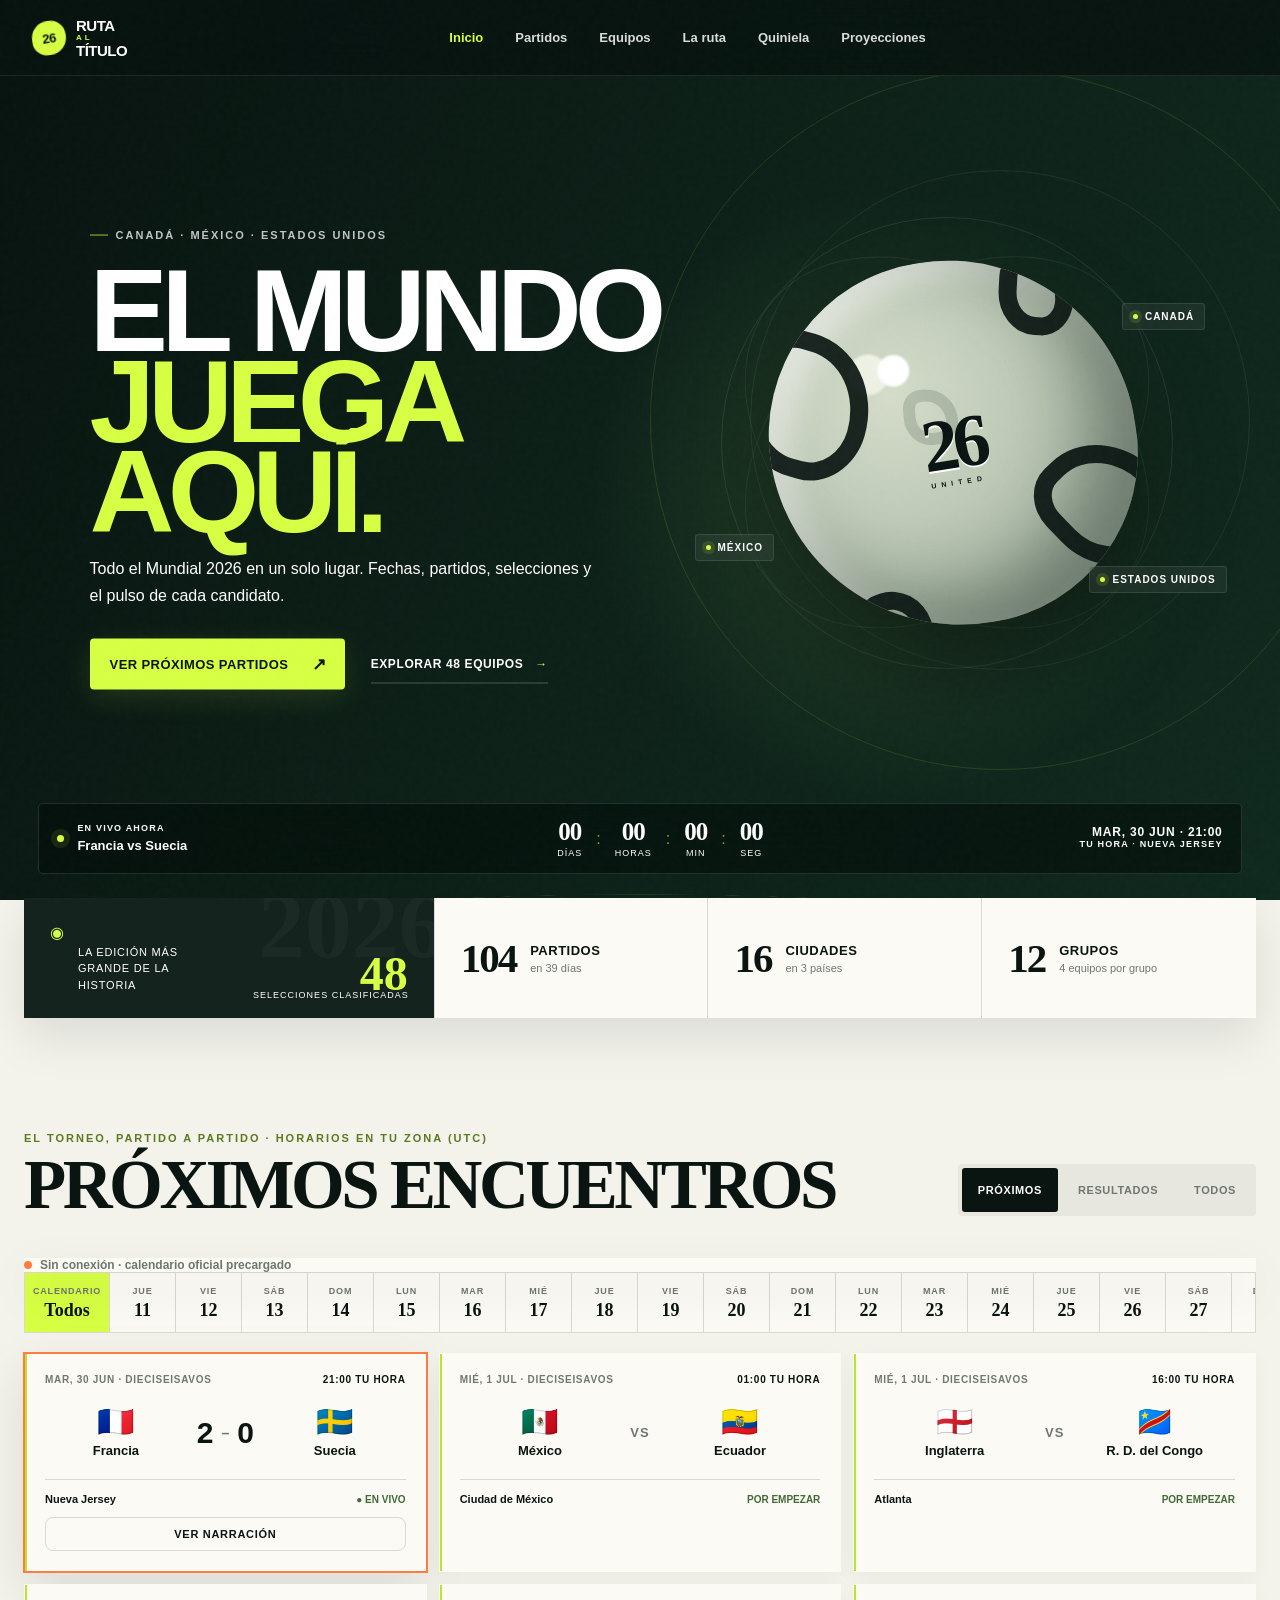
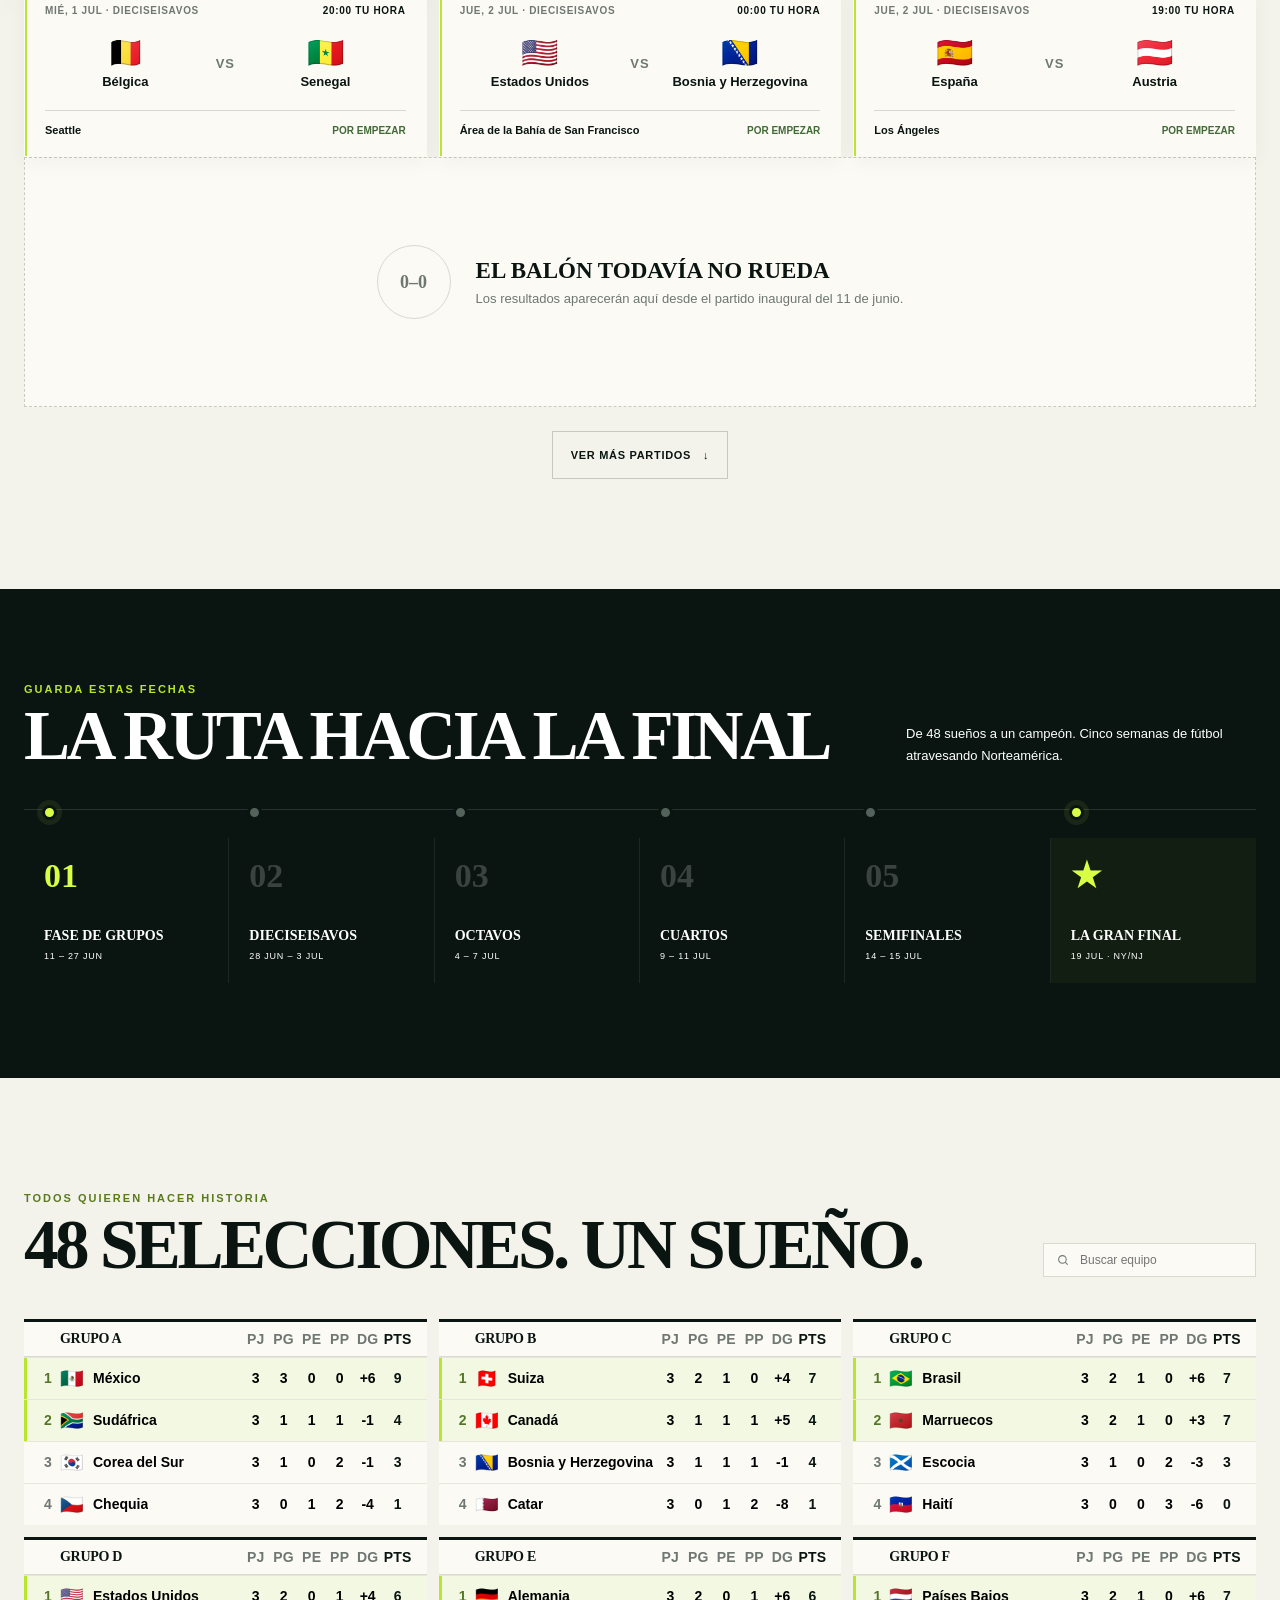
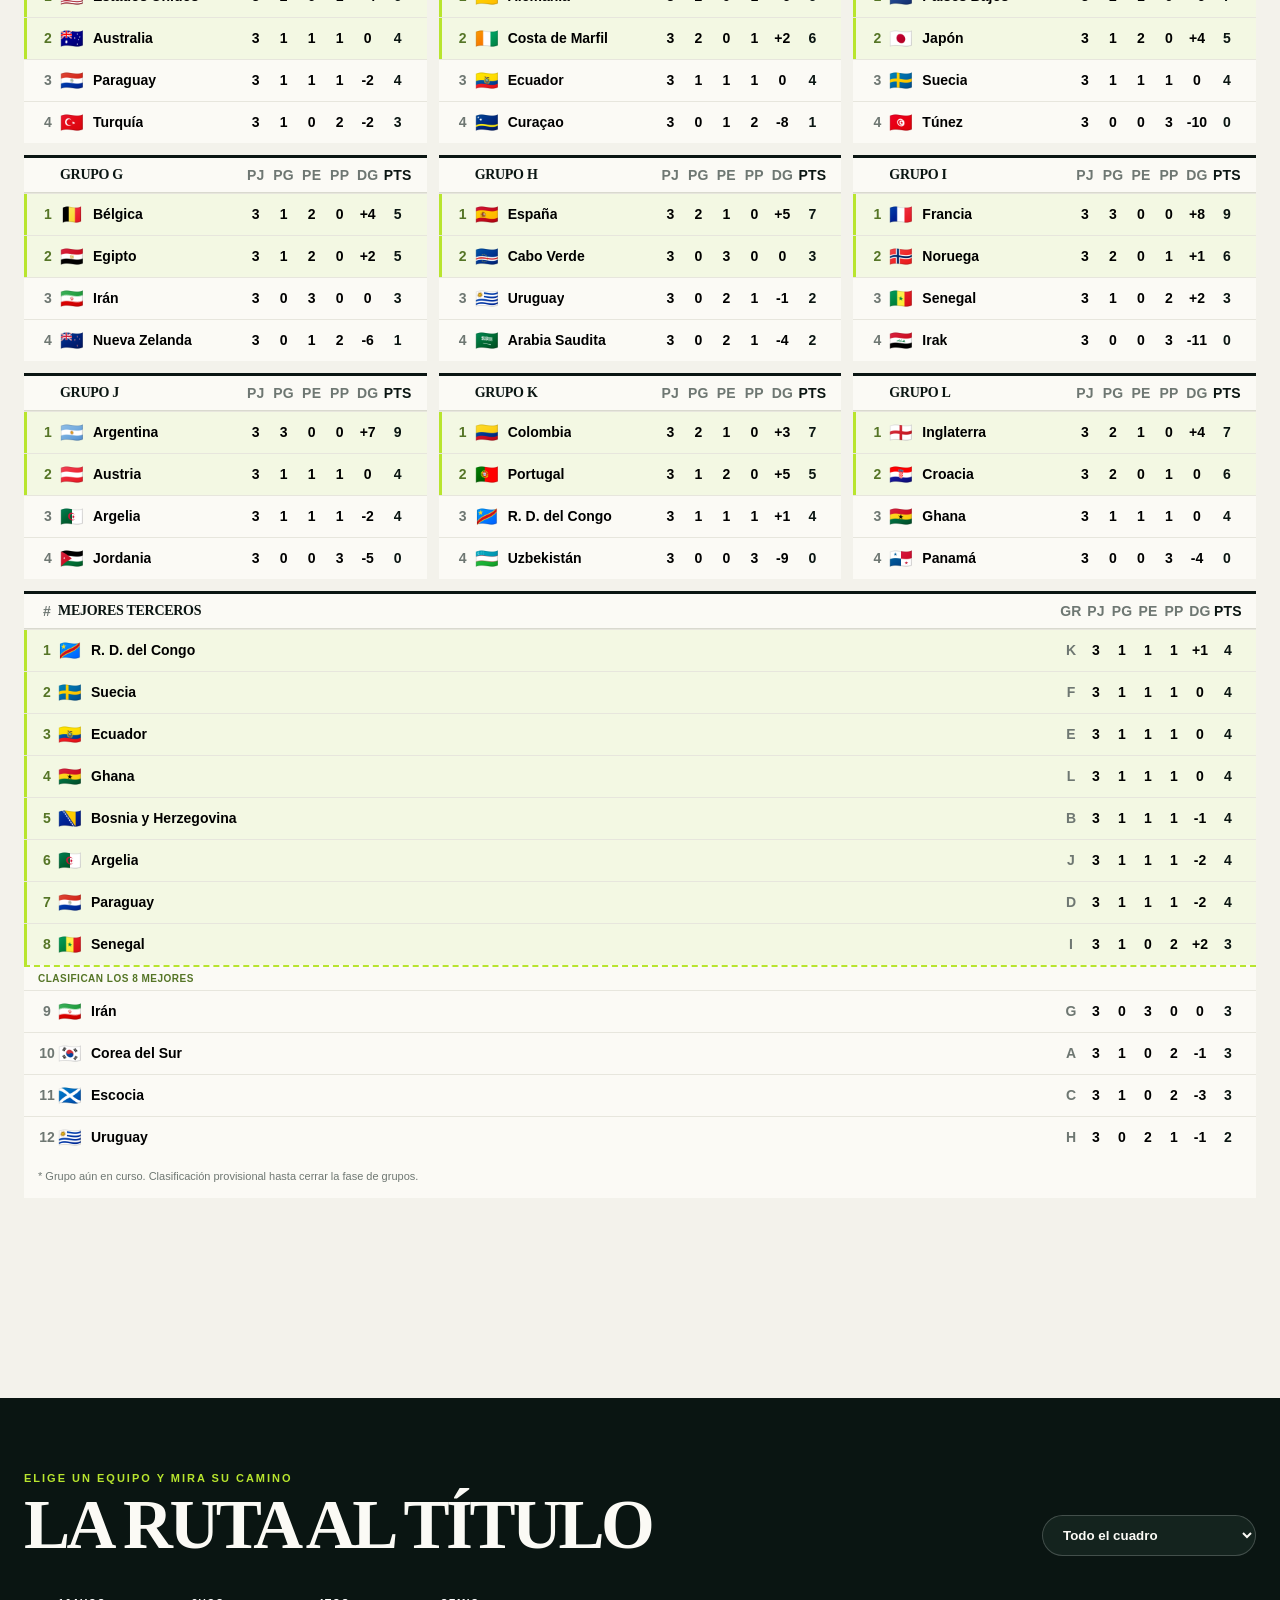
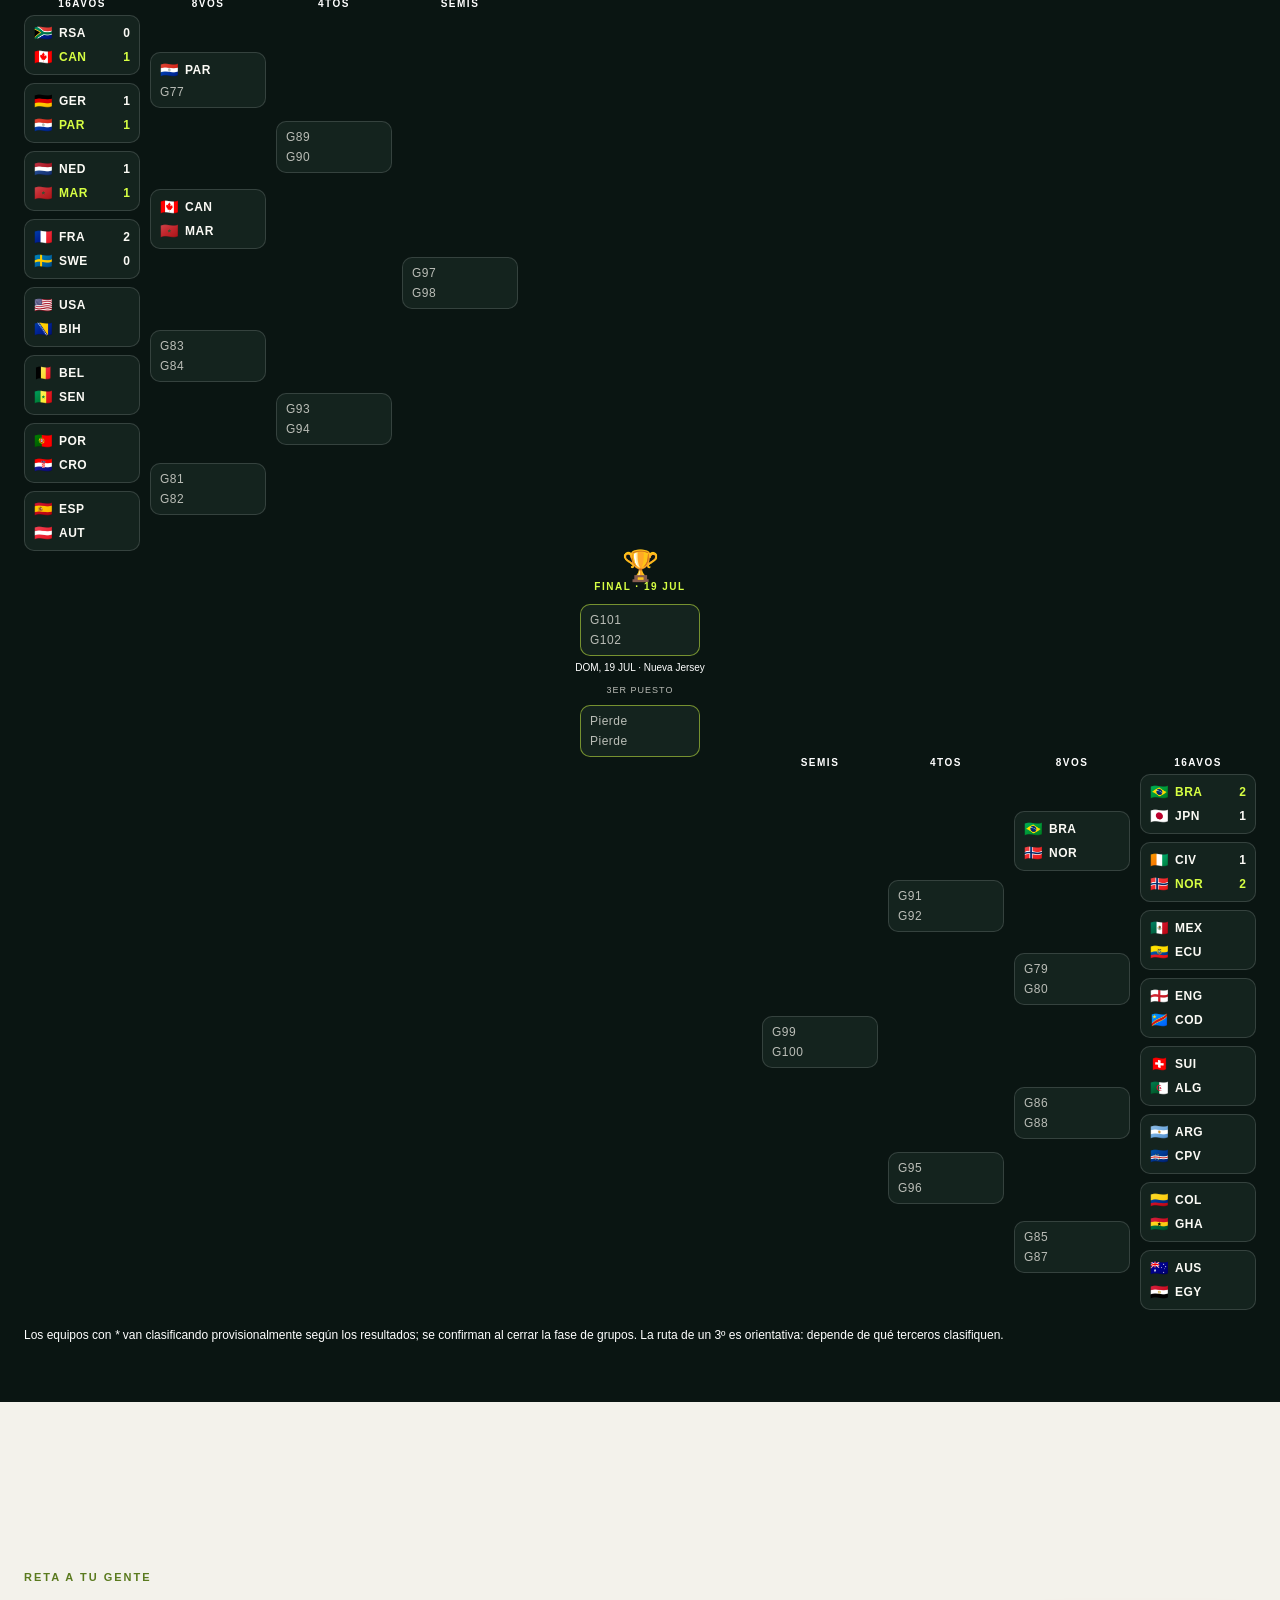
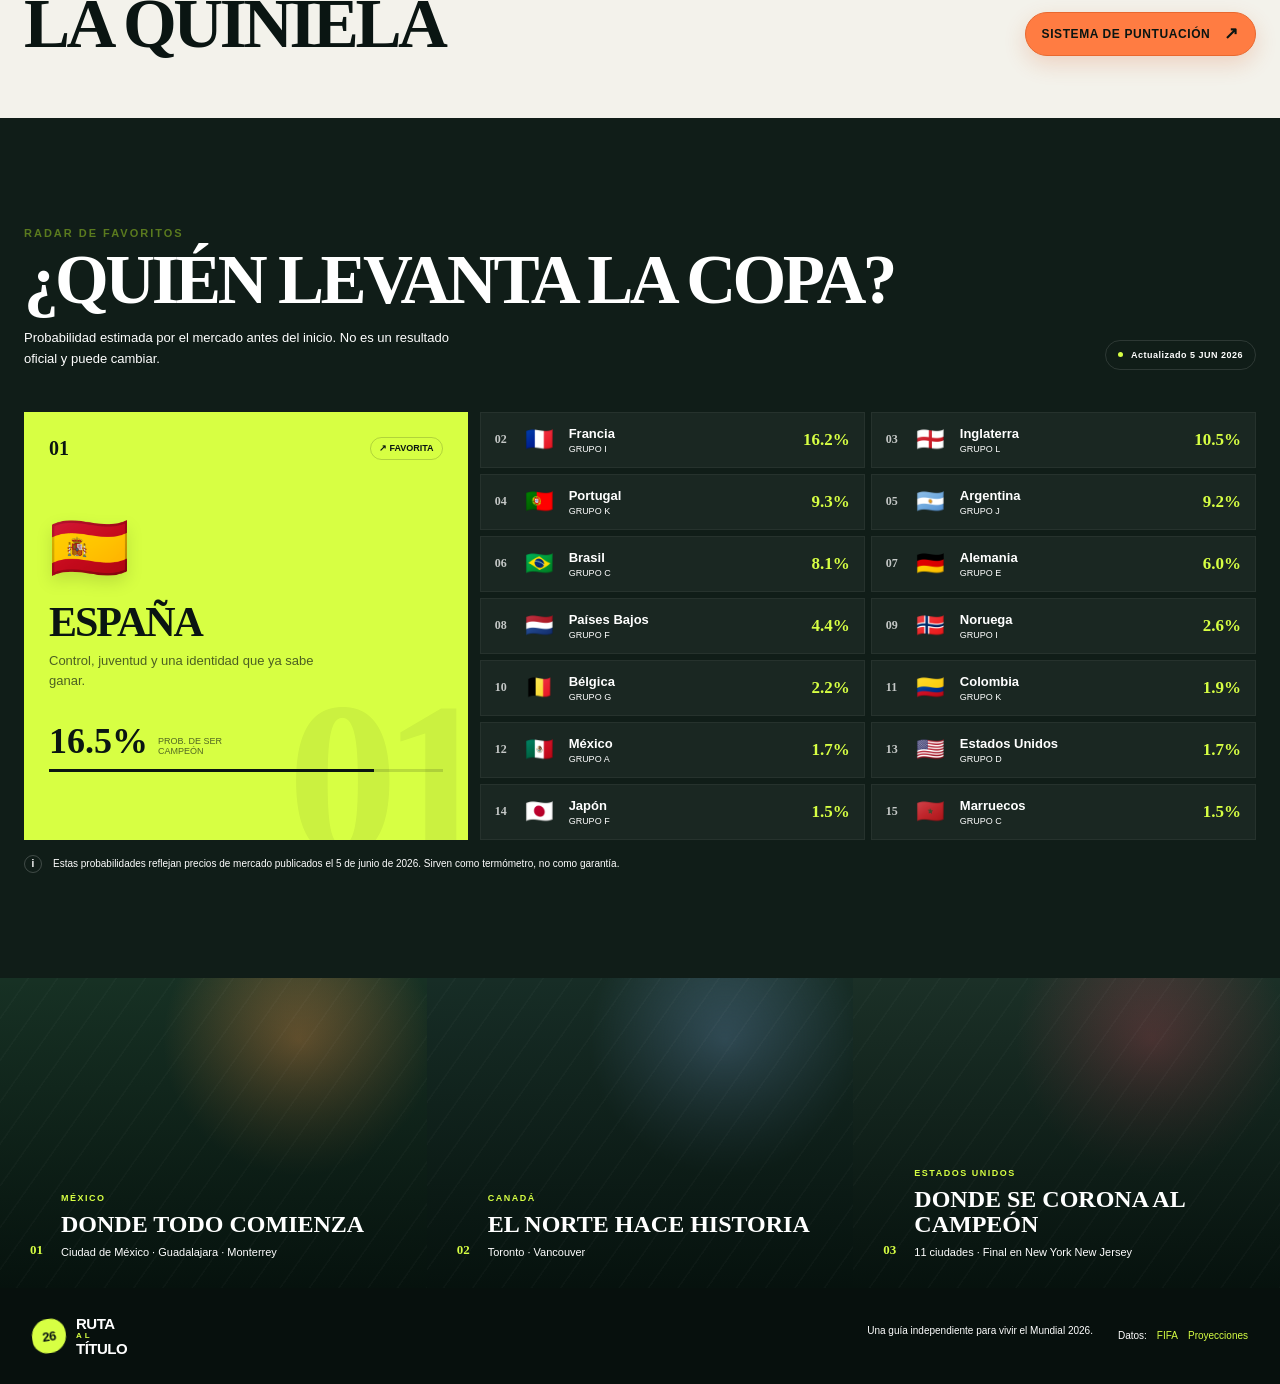
==== commit c7b70486: "feat(ruta): contenedor radial + scripts de flags y radial-layout" ====
--- a/index.html
+++ b/index.html
@@ -233,13 +233,7 @@
             </div>
           </div>
         </div>
-        <div class="bracket-side" id="bracketSide" role="tablist" aria-label="Elegir lado del cuadro" hidden>
-          <button type="button" data-side="left" class="active">◀ Izquierda</button>
-          <button type="button" data-side="right">Derecha ▶</button>
-        </div>
-        <div class="bracket-scroll">
-          <div class="bracket" id="bracketGrid"></div>
-        </div>
+        <div class="bracket-radial" id="bracketGrid"></div>
         <p class="bracket-note">Los equipos con <em>*</em> van clasificando provisionalmente según los resultados; se confirman al cerrar la fase de grupos. La ruta de un 3º es orientativa: depende de qué terceros clasifiquen.</p>
       </div>
     </section>
@@ -352,7 +346,9 @@
   <script src="js/standings.js?v=20260627a"></script>
   <script src="js/thirds-view.js?v=20260626b"></script>
   <script src="js/team-panel.js?v=20260611k"></script>
-  <script src="js/bracket.js?v=20260627a"></script>
+  <script src="js/flags.js?v=20260630a"></script>
+  <script src="js/radial-layout.js?v=20260630a"></script>
+  <script src="js/bracket.js?v=20260630a"></script>
   <script src="js/app.js?v=20260627a"></script>
   <script src="js/vendor/supabase-js-2.108.1.min.js?v=20260628a"></script>
   <script src="js/config.js?v=20260611k"></script>
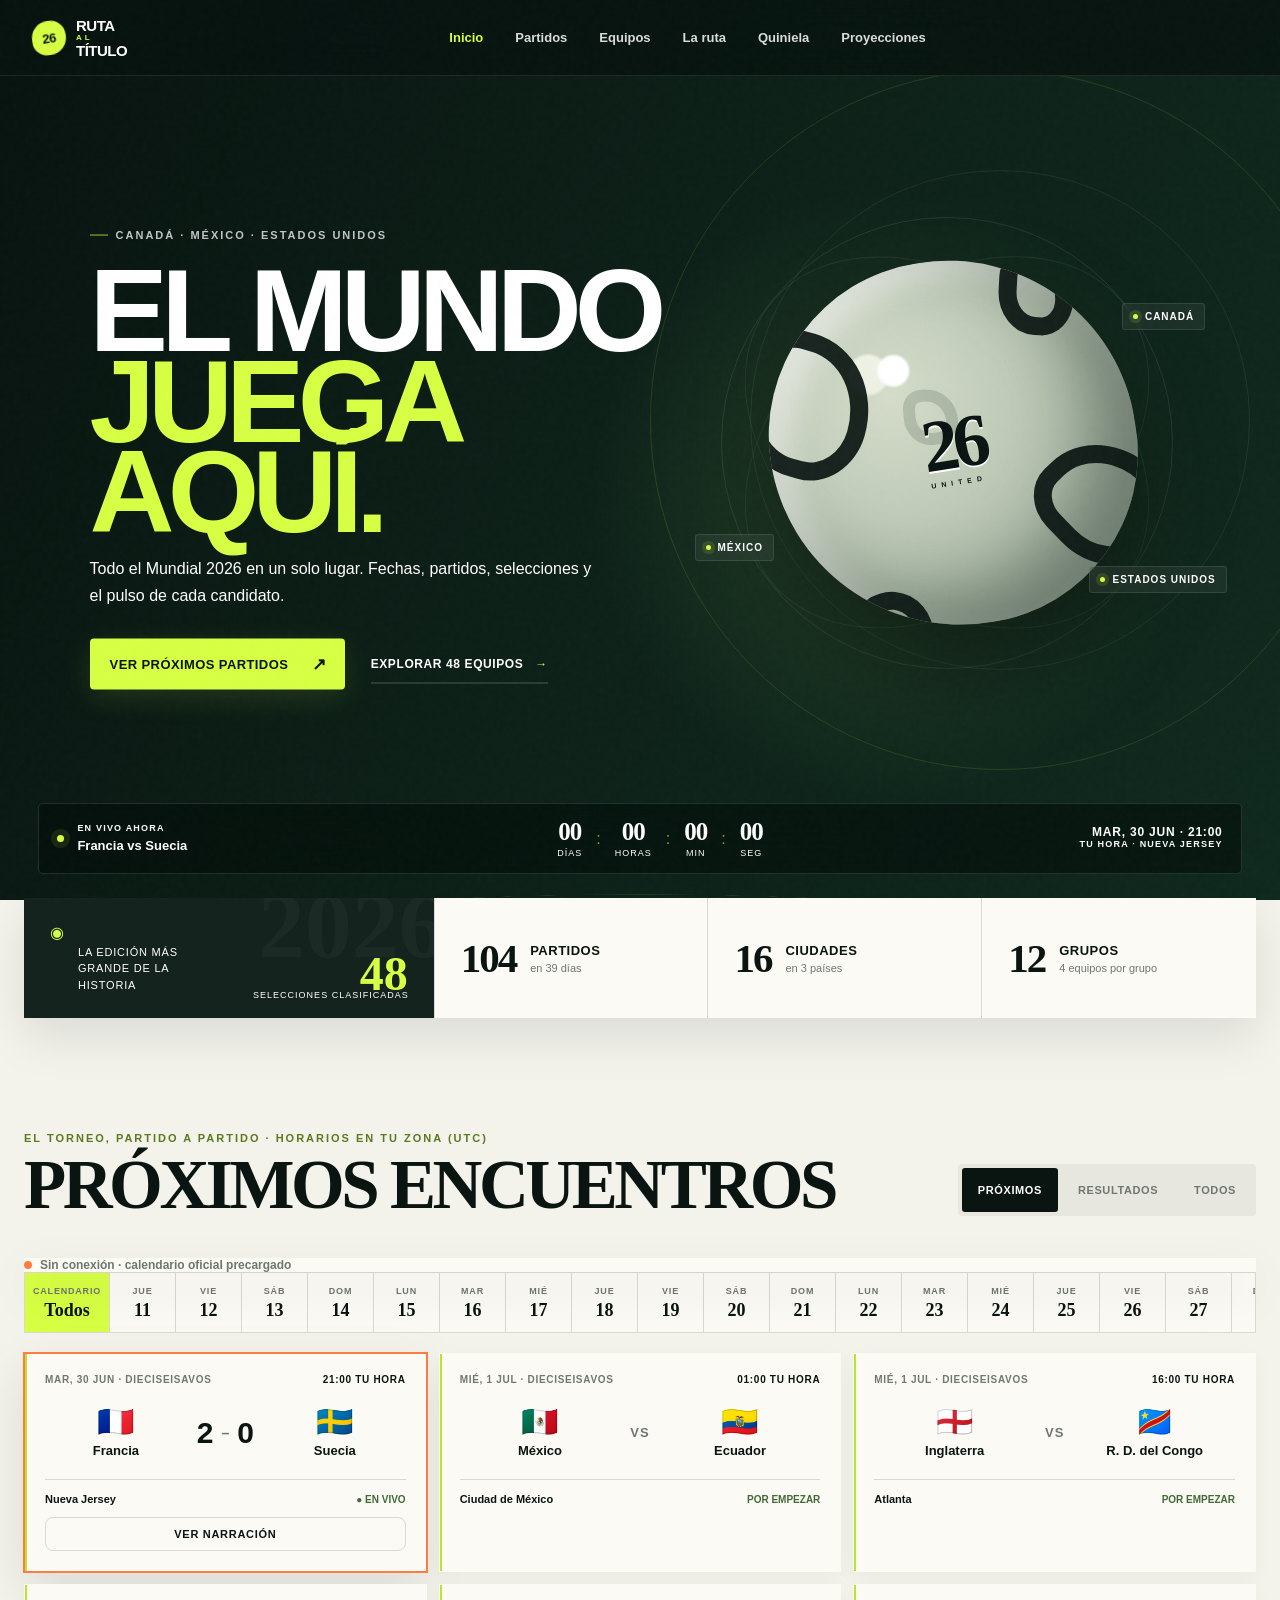
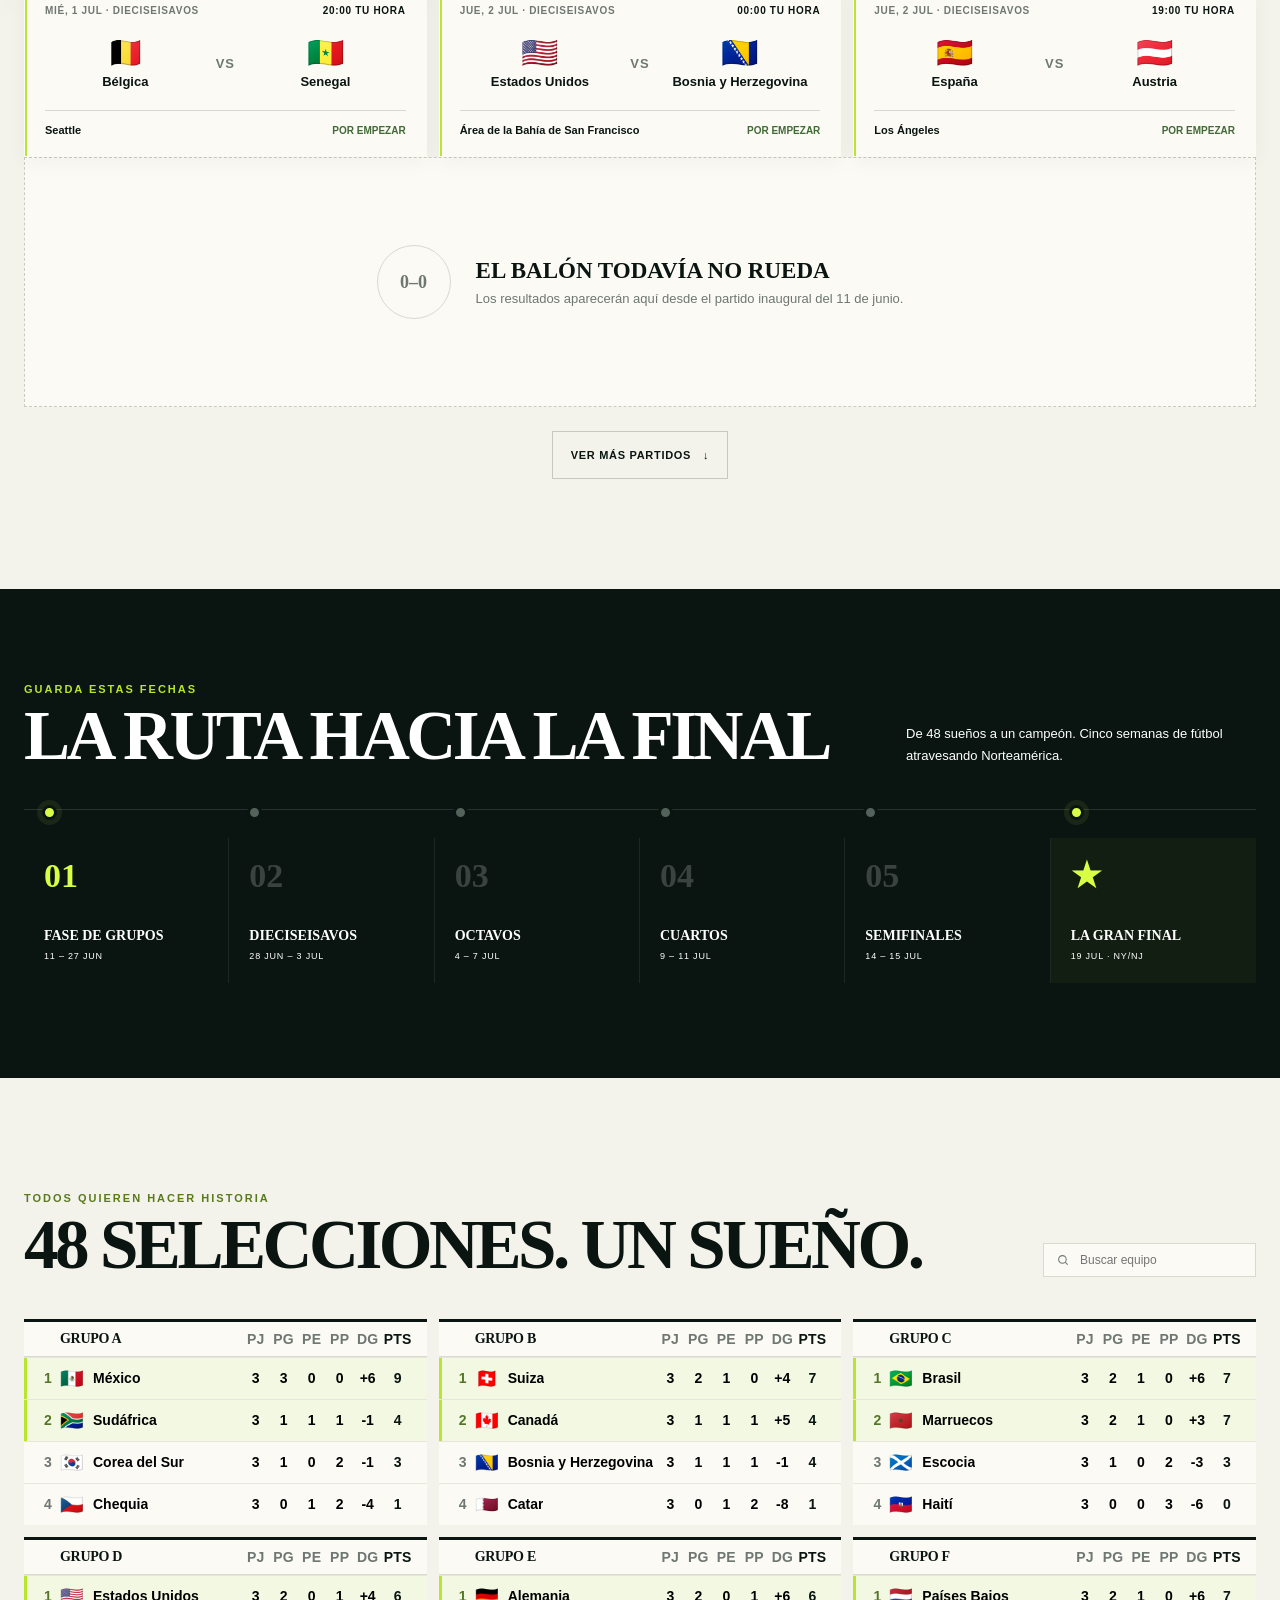
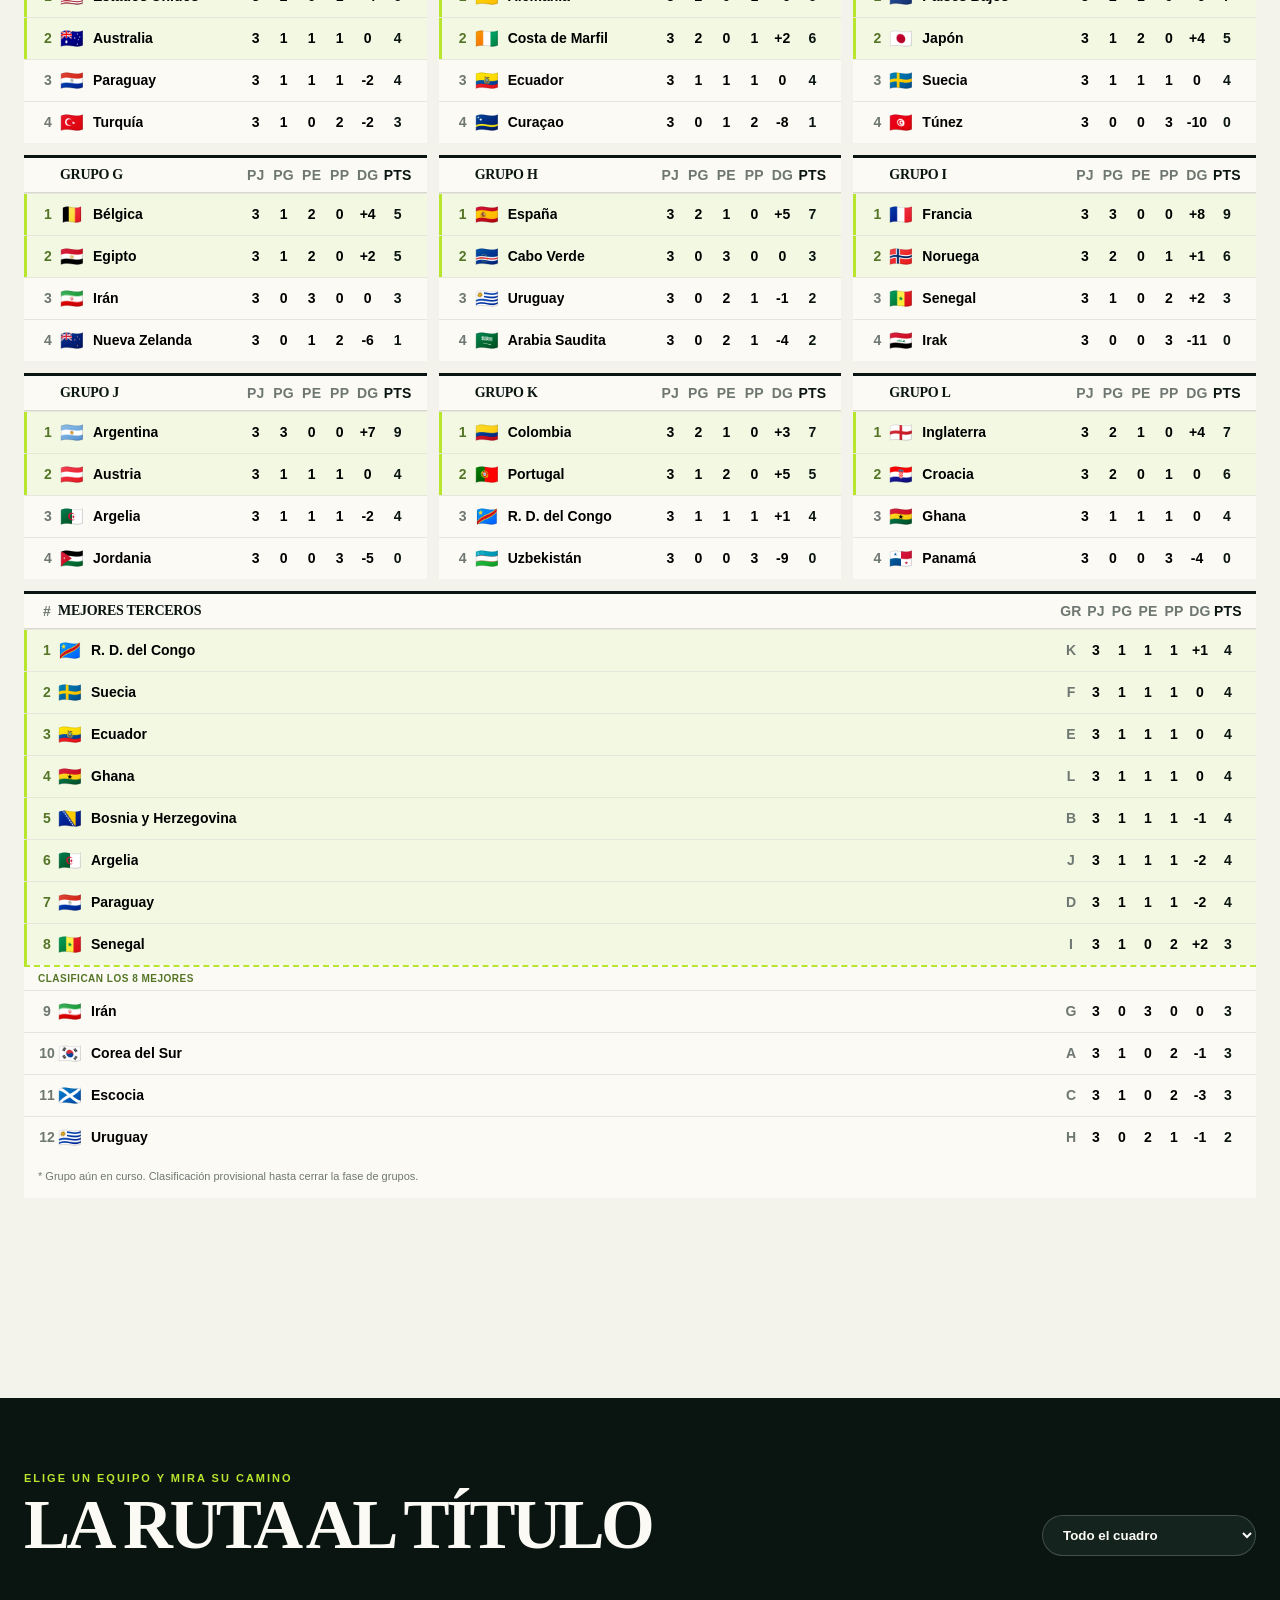
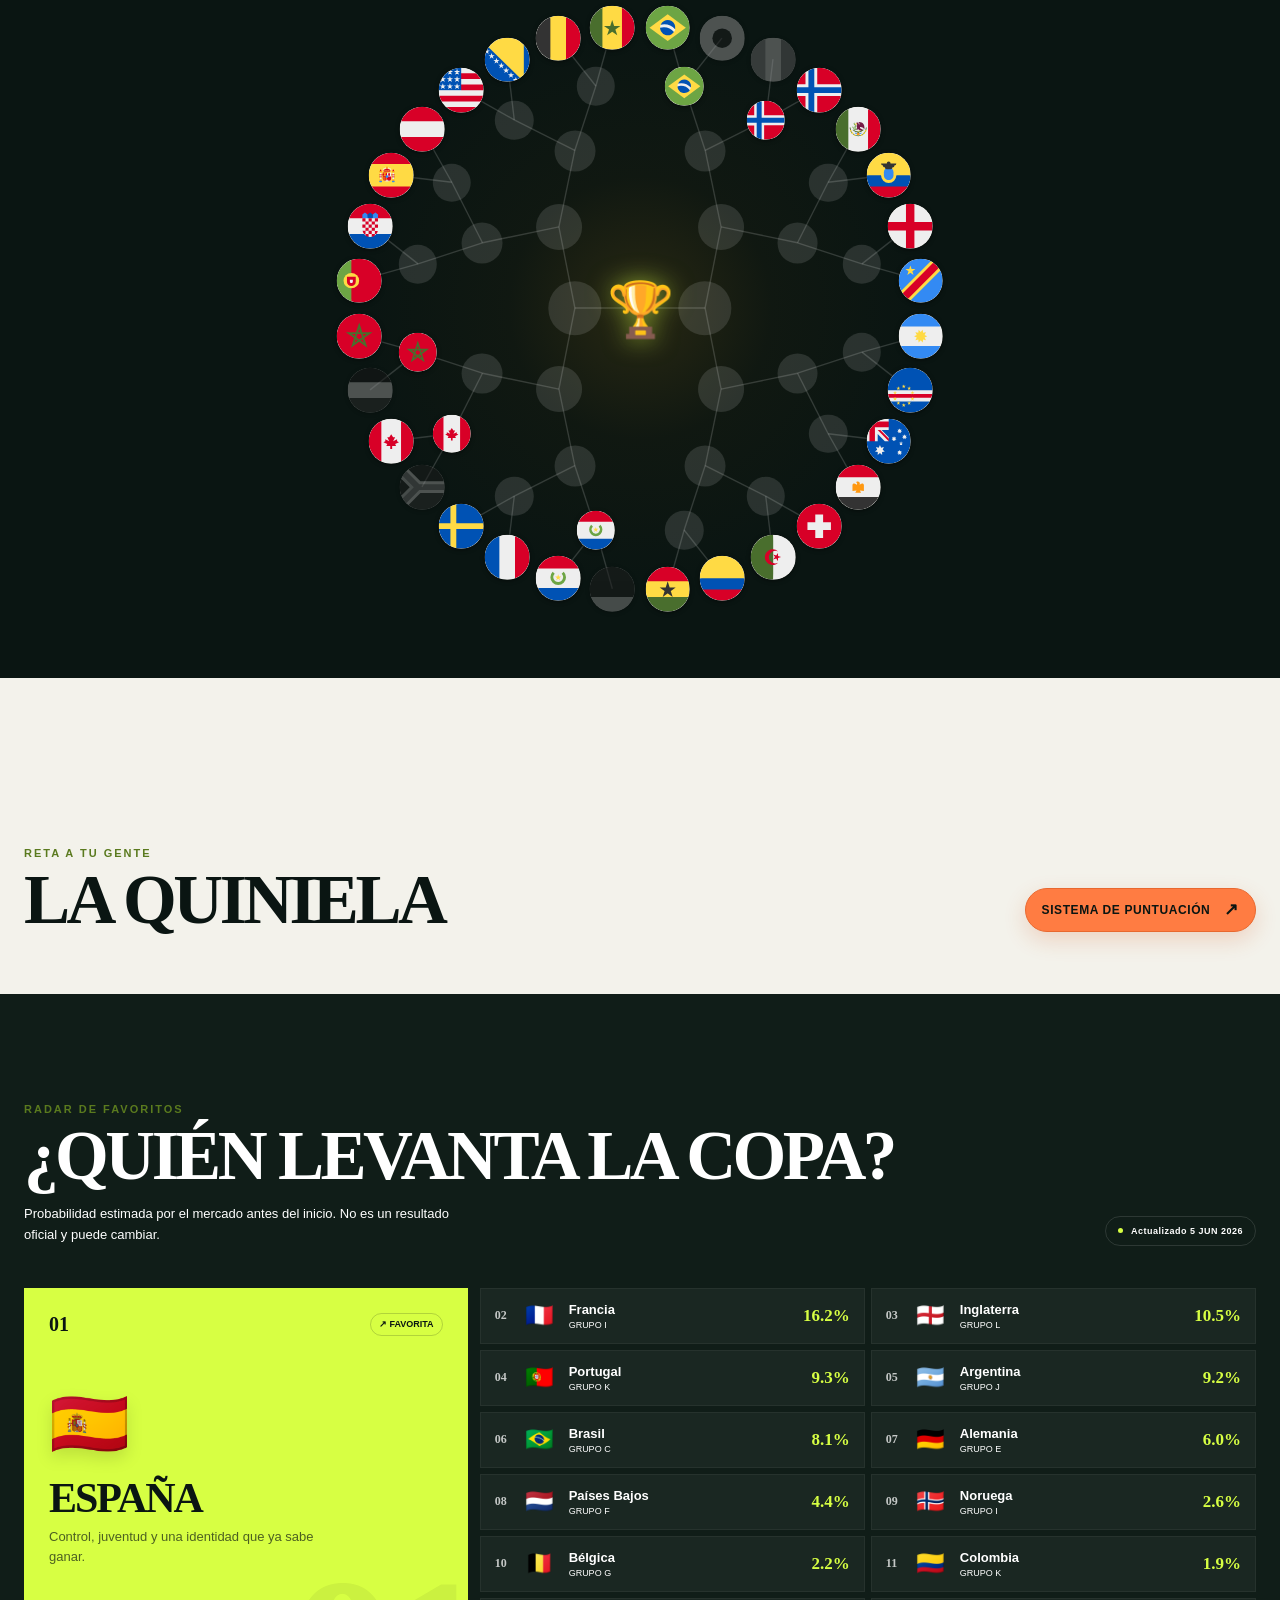
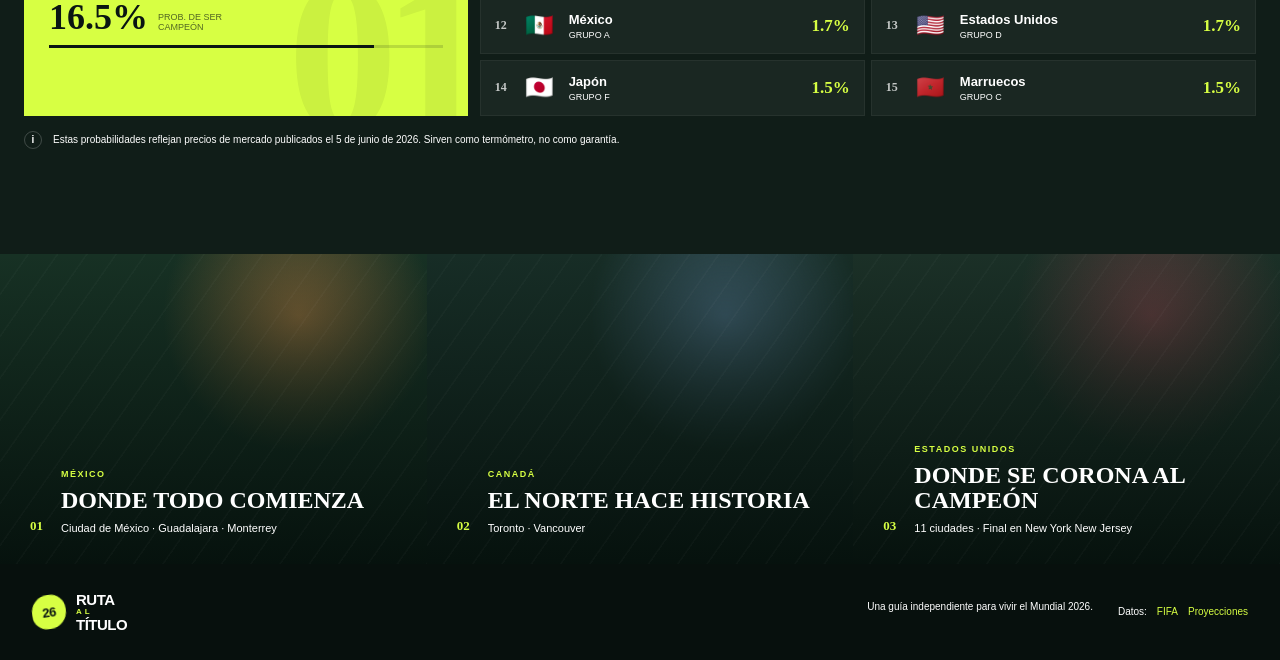
==== commit 266d74ff: "chore(ruta): quitar nota de asteriscos (obsoleta en el bracket radial)" ====
--- a/index.html
+++ b/index.html
@@ -234,7 +234,6 @@
           </div>
         </div>
         <div class="bracket-radial" id="bracketGrid"></div>
-        <p class="bracket-note">Los equipos con <em>*</em> van clasificando provisionalmente según los resultados; se confirman al cerrar la fase de grupos. La ruta de un 3º es orientativa: depende de qué terceros clasifiquen.</p>
       </div>
     </section>
 
--- a/styles.css
+++ b/styles.css
@@ -443,37 +443,59 @@
 .scenario-toggle button { padding: 8px 14px; border-radius: 999px; border: 1px solid rgba(255,255,255,.2); background: none; color: var(--paper-bright); font-weight: 700; font-size: 12px; cursor: pointer; }
 .scenario-toggle button.active { background: var(--lime); border-color: var(--lime); color: var(--ink); }
 
-.bracket-side { display: none; }
-
-.bracket-scroll { overflow-x: auto; padding: 26px 4px 10px; }
-.bracket { display: flex; align-items: stretch; justify-content: center; gap: 10px; min-width: 1000px; }
-.b-side { display: flex; gap: 10px; }
-.b-side-right { flex-direction: row-reverse; }
-.b-col { display: flex; flex-direction: column; min-width: 116px; }
-.b-col-body { flex: 1; display: flex; flex-direction: column; justify-content: space-around; gap: 8px; }
-.b-col-title { font-size: 10px; font-weight: 700; letter-spacing: 1.5px; text-transform: uppercase; color: rgba(243,242,235,.55); text-align: center; margin: 0 0 6px; }
-.b-col-title.final { color: var(--lime); }
-
-.b-match { border: 1px solid rgba(255,255,255,.14); border-radius: 10px; padding: 5px; background: var(--ink-soft); transition: opacity .2s ease, border-color .2s ease; }
-.b-team { display: flex; align-items: center; gap: 6px; font-size: 12px; font-weight: 600; padding: 3px 4px; }
-.b-team .b-flag { font-size: 15px; }
-.b-team .b-code { letter-spacing: .5px; }
-.b-team .b-score { margin-left: auto; font-weight: 700; }
-.b-team.b-winner { color: var(--lime); }
-.b-team.b-tbd { color: rgba(243,242,235,.45); font-weight: 500; }
-.b-team.b-prov { opacity: .62; font-style: italic; }
-.b-team.b-prov .b-code::after { content: "*"; margin-left: 1px; }
-
-.b-final-col { display: flex; flex-direction: column; align-items: center; justify-content: center; padding: 0 6px; }
-.b-trophy { font-size: 30px; line-height: 1; }
-.b-final-col .b-match { margin-top: 6px; border-color: rgba(215,255,67,.5); min-width: 120px; }
-.b-final-meta { margin-top: 6px; font-size: 10px; color: rgba(243,242,235,.5); text-align: center; }
-.b-third-note { margin: 12px 0 4px; font-size: 9px; letter-spacing: 1px; text-transform: uppercase; color: rgba(243,242,235,.4); }
-
-.bracket.has-selection .b-match { opacity: .26; }
-.bracket.has-selection .b-match.lit { opacity: 1; border-color: var(--lime); box-shadow: 0 0 0 1px var(--lime); }
-.bracket.has-selection .b-match.maybe { opacity: .7; border-style: dashed; border-color: var(--lime-deep); }
-.bracket-note { margin: 18px 0 0; font-size: 12px; color: rgba(243,242,235,.5); }
+/* ===== Bracket radial (La Ruta) ===== */
+.bracket-radial {
+  position: relative;
+  width: 100%;
+  max-width: 620px;
+  margin: 0 auto;
+  aspect-ratio: 1 / 1;
+  background: radial-gradient(circle at 50% 50%, rgba(120, 90, 20, .28) 0%, rgba(60, 45, 12, .12) 30%, transparent 62%);
+}
+.br-lines { position: absolute; inset: 0; width: 100%; height: 100%; pointer-events: none; }
+.br-line { stroke: rgba(255, 255, 255, .16); stroke-width: .22; fill: none; }
+.br-line-maybe { stroke: var(--lime-deep); stroke-width: .32; stroke-dasharray: 1 .8; }
+.br-line-lit { stroke: var(--lime); stroke-width: .45; }
+
+.br-node {
+  position: absolute;
+  transform: translate(-50%, -50%);
+  border-radius: 50%;
+  box-shadow: 0 1px 4px rgba(0, 0, 0, .5);
+  box-sizing: border-box;
+  transition: opacity .2s ease, filter .2s ease;
+}
+img.br-node { object-fit: cover; background: #f3f2eb; cursor: pointer; }
+.br-dot { background: rgba(255, 255, 255, .12); box-shadow: none; }
+/* diámetros por anillo (% del lado del lienzo) */
+.br-r0 { width: 7.2%; height: 7.2%; }
+.br-r1 { width: 6.2%; height: 6.2%; }
+.br-r2 { width: 6.6%; height: 6.6%; }
+.br-r3 { width: 7.4%; height: 7.4%; }
+.br-r4 { width: 8.6%; height: 8.6%; }
+
+/* eliminado: apagado */
+.br-node.br-dead { filter: grayscale(1) brightness(.6); opacity: .5; }
+/* clasificado provisional (grupo sin cerrar): atenuado */
+.br-node.br-prov { opacity: .62; }
+
+/* ruta iluminada */
+.br-node.br-lit { box-shadow: 0 0 0 2px var(--lime), 0 0 10px rgba(215, 255, 67, .7); filter: none; opacity: 1; }
+.bracket-radial.has-selection .br-node:not(.br-lit) { opacity: .3; }
+
+/* copa central */
+.br-trophy {
+  position: absolute;
+  transform: translate(-50%, -50%);
+  width: 13%;
+  height: 13%;
+  display: flex;
+  align-items: center;
+  justify-content: center;
+}
+.br-cup { font-size: min(9vw, 54px); line-height: 1; filter: drop-shadow(0 0 12px rgba(215, 255, 67, .55)); }
+.br-trophy.br-has-champ .br-cup { filter: drop-shadow(0 0 16px rgba(215, 255, 67, .9)); }
+.br-trophy img { position: absolute; width: 46%; height: 46%; border-radius: 50%; bottom: -6%; right: -6%; box-shadow: 0 0 0 2px var(--lime); }
 
 @media (max-width: 760px) {
   .team-panel { width: 100vw; border-left: 0; }
@@ -572,20 +594,6 @@
   .bracket-controls select { width: 100%; min-height: 48px; }
   .scenario-toggle { width: 100%; }
   .scenario-toggle button { flex: 1; min-height: 44px; }
-  .bracket-side { display: flex; gap: 8px; margin: 12px 0 0; }
-  .bracket-side[hidden] { display: none; }
-  .bracket-side button { flex: 1; min-height: 44px; border-radius: 999px; border: 1px solid rgba(255,255,255,.2); background: none; color: var(--paper-bright); font-weight: 700; font-size: 12px; cursor: pointer; }
-  .bracket-side button.active { background: var(--lime); border-color: var(--lime); color: var(--ink); }
-
-  /* media-llave: solo el lado que corresponde, en una columna por ronda apilada */
-  .bracket-scroll { overflow-x: hidden; }
-  .bracket { display: block; min-width: 0; }
-  .b-final-col { margin: 14px auto 0; }
-  .b-side { display: none; flex-direction: column; gap: 14px; }
-  .bracket[data-mobile-side="left"] .b-side-left,
-  .bracket[data-mobile-side="right"] .b-side-right { display: flex; }
-  .b-side .b-col { min-width: 0; }
-  .b-col-title { text-align: left; }
 }
 
 /* ===== Safe area superior: el header nunca queda bajo el notch ===== */
@@ -949,11 +957,6 @@
 .city-card p { color: var(--white); }
 footer { color: var(--white); }
 .scenario-toggle { color: var(--white); }
-.b-col-title { color: var(--white); }
-.b-team.b-tbd { color: rgba(243,242,235,.75); }
-.b-final-meta { color: var(--white); }
-.b-third-note { color: rgba(243,242,235,.75); }
-.bracket-note { color: var(--white); }
 .bottom-nav a { color: rgba(255,255,255,.85); }
 .bottom-nav a.active { color: var(--lime); }
 
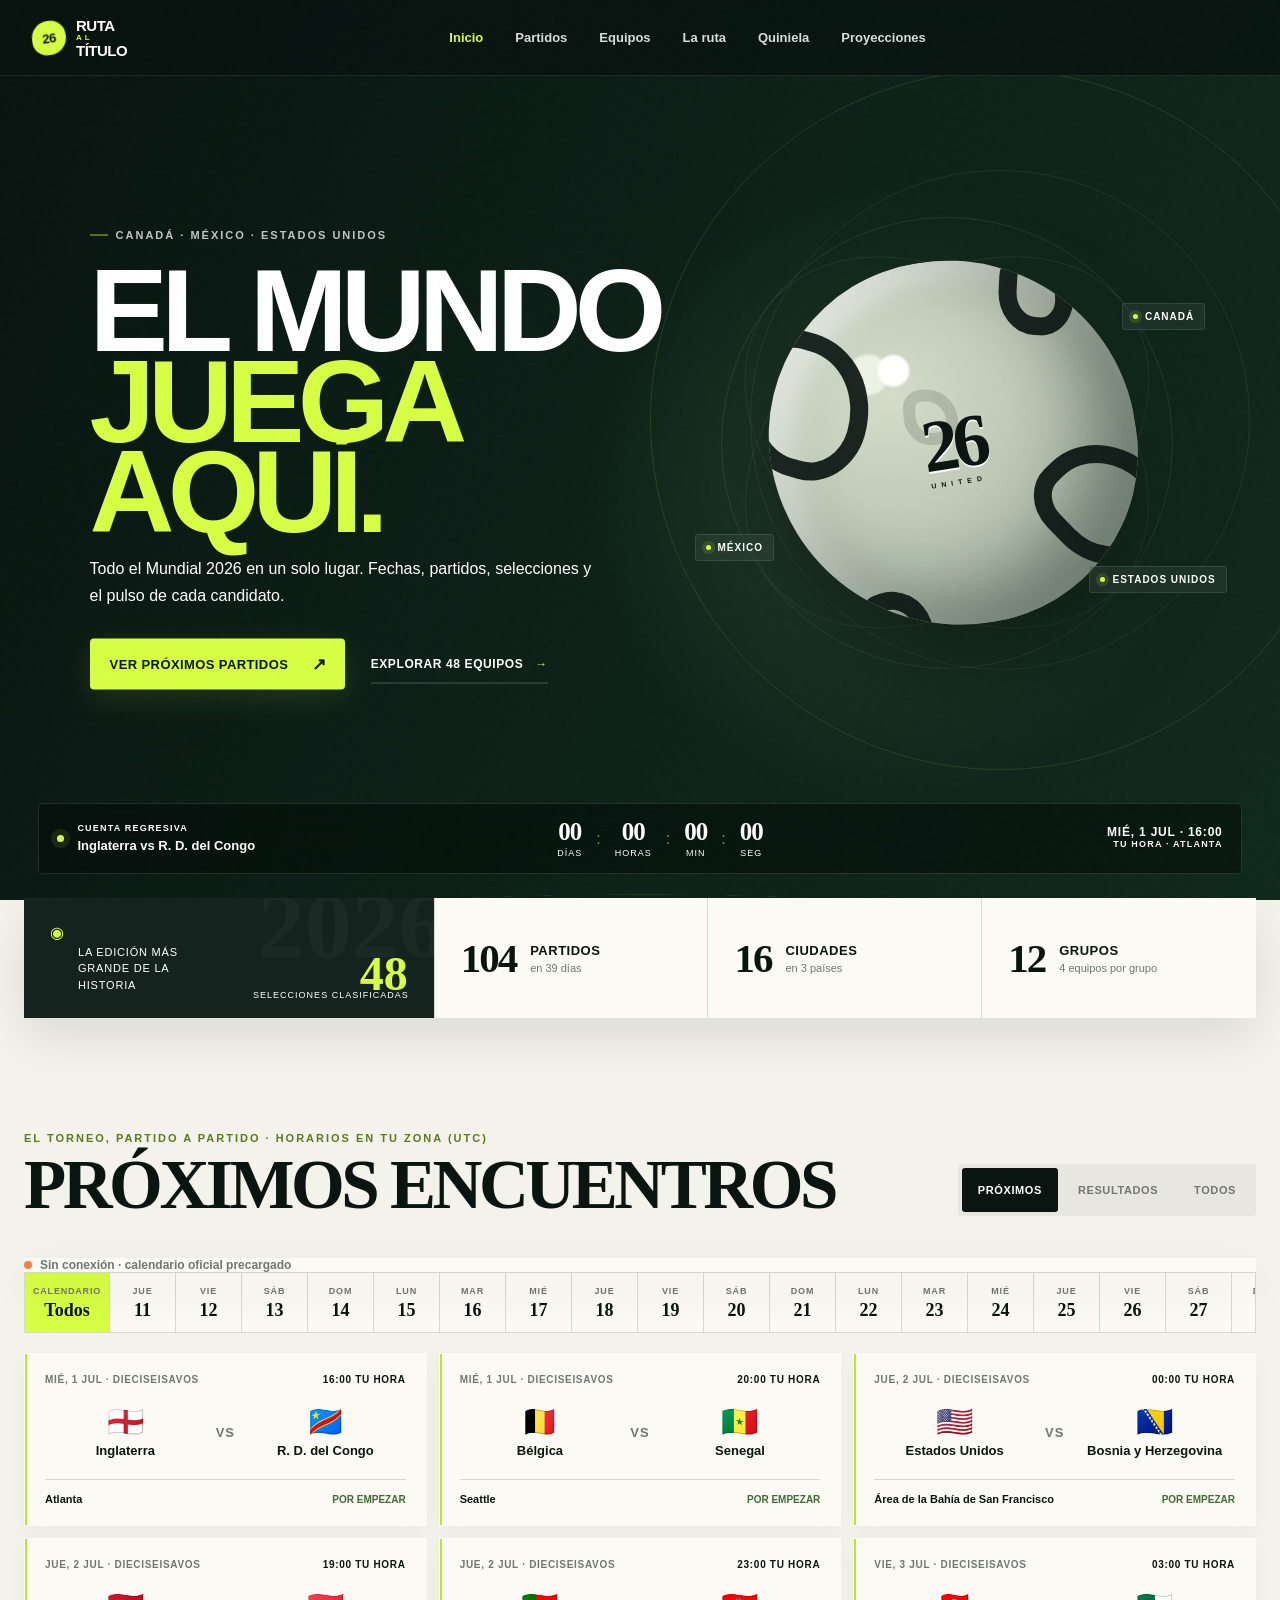
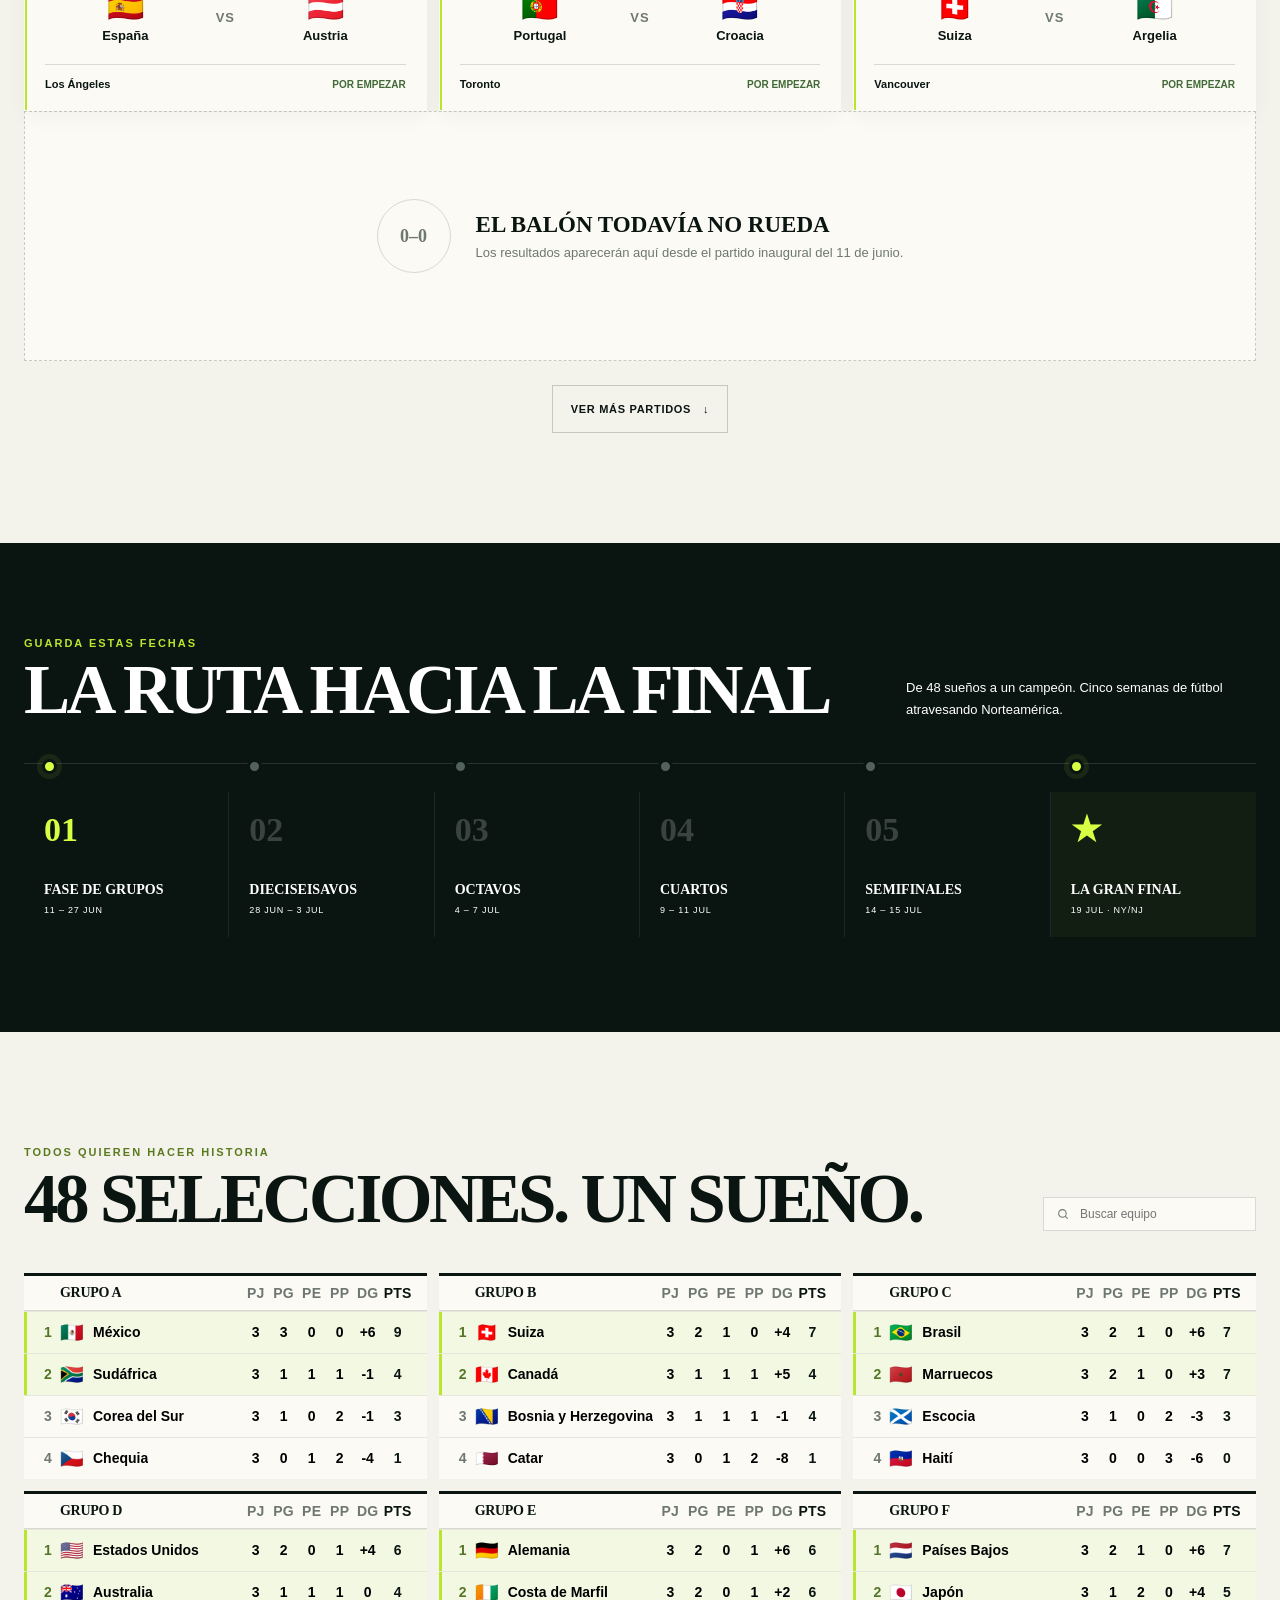
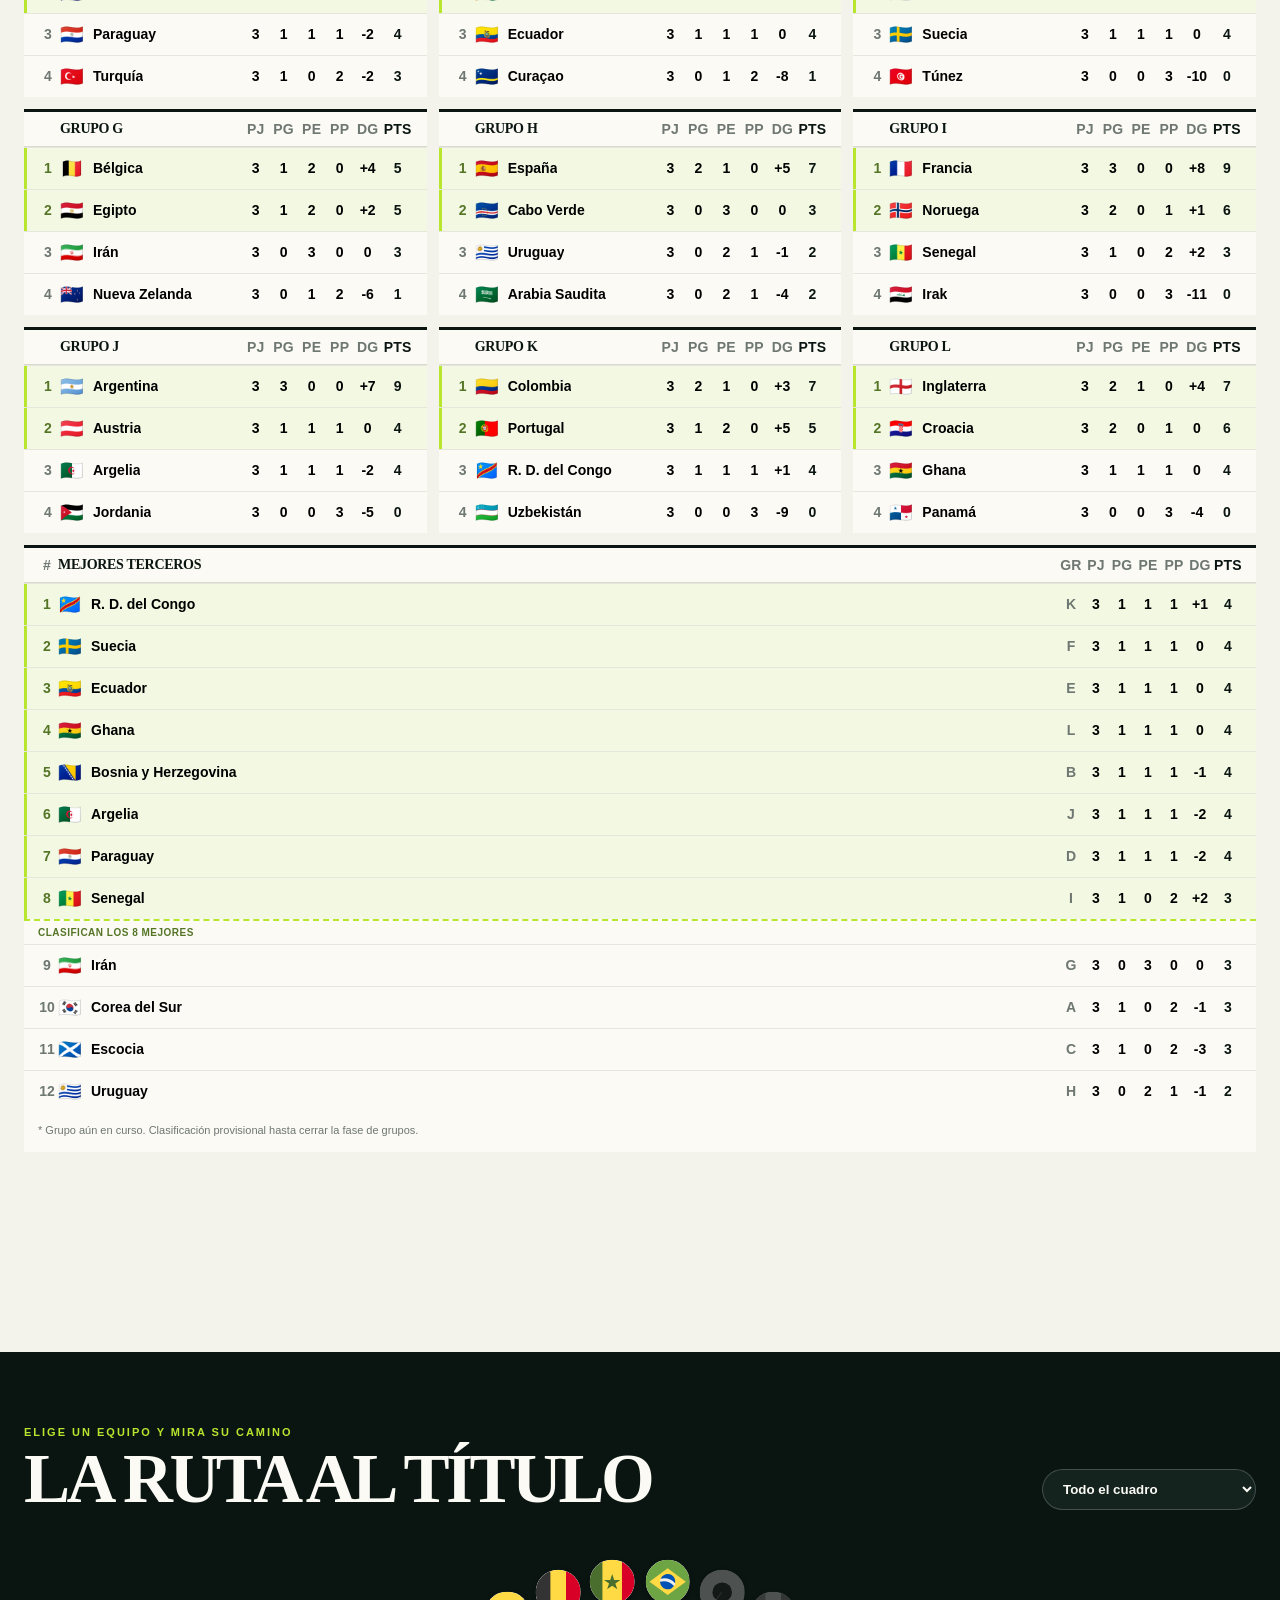
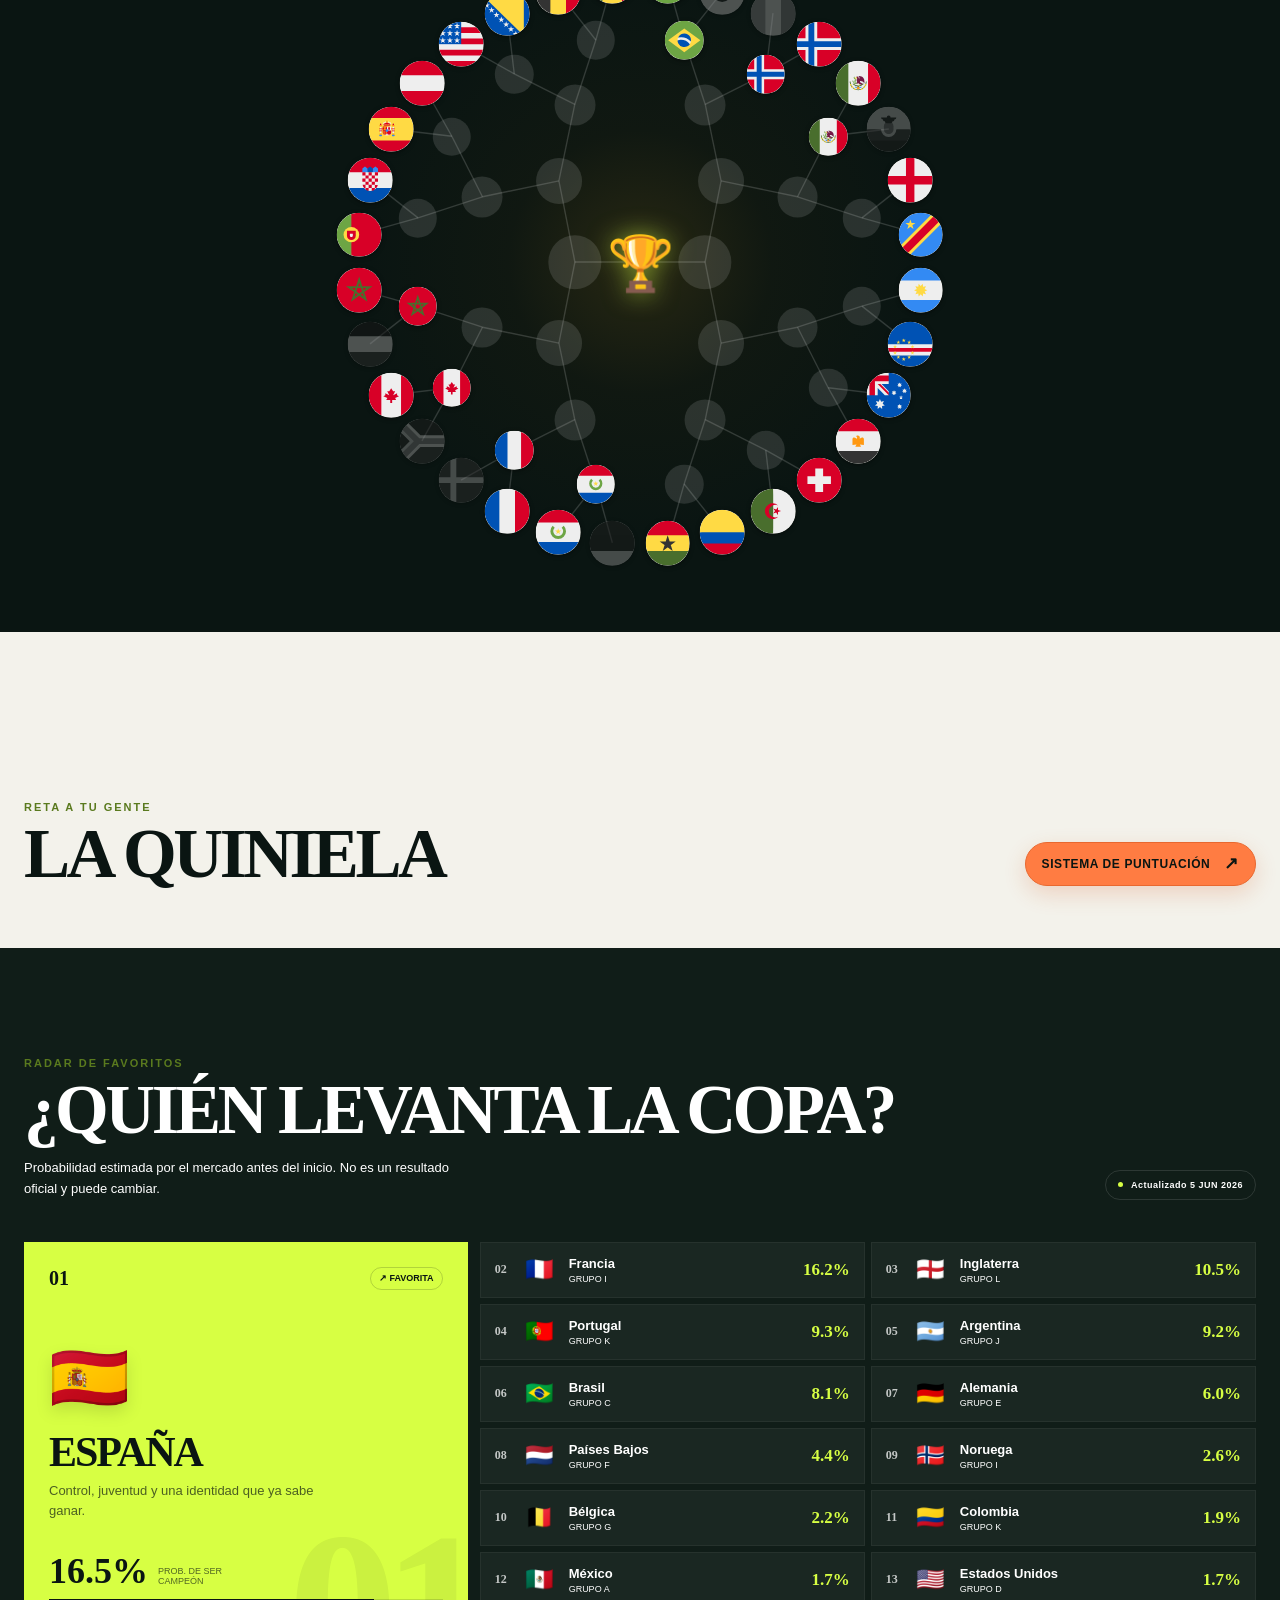
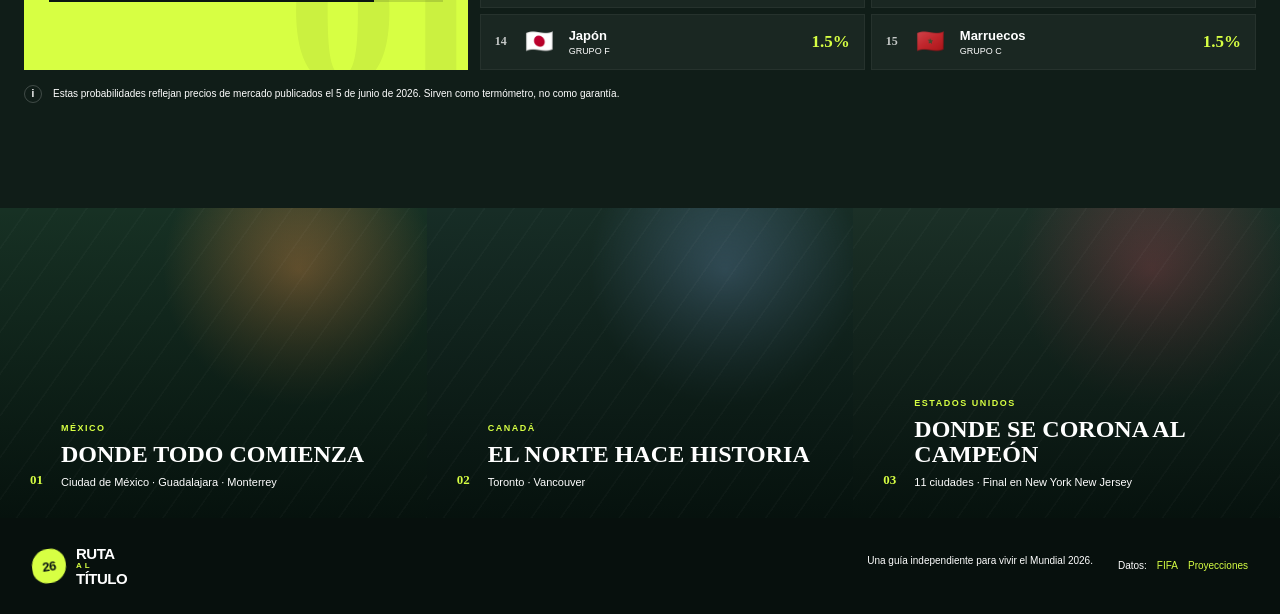
==== commit 2a96dc85: "feat(quiniela): batacazo especial Cabo Verde (+50) el 3 jul — scoring, aviso in-app y push Promo de " ====
--- a/index.html
+++ b/index.html
@@ -25,7 +25,7 @@
   <link rel="preconnect" href="https://fonts.googleapis.com">
   <link rel="preconnect" href="https://fonts.gstatic.com" crossorigin>
   <link href="https://fonts.googleapis.com/css2?family=DM+Sans:wght@400;500;600;700&family=League+Spartan:wght@600;700;800&display=swap" rel="stylesheet">
-  <link rel="stylesheet" href="styles.css?v=20260628c">
+  <link rel="stylesheet" href="styles.css?v=20260701a">
 </head>
 <body>
   <div class="noise"></div>
@@ -352,9 +352,9 @@
   <script src="js/vendor/supabase-js-2.108.1.min.js?v=20260628a"></script>
   <script src="js/config.js?v=20260611k"></script>
   <script src="js/metrics.js?v=20260621b"></script>
-  <script src="js/scoring.js?v=20260625b"></script>
+  <script src="js/scoring.js?v=20260701a"></script>
   <script src="js/engagement.js?v=20260628a"></script>
   <script src="js/share-card.js?v=20260621a"></script>
-  <script src="js/game.js?v=20260628a"></script>
+  <script src="js/game.js?v=20260701a"></script>
 </body>
 </html>
--- a/styles.css
+++ b/styles.css
@@ -782,6 +782,18 @@
 .cap-tag { display: inline-block; margin-left: 6px; padding: 1px 7px; border-radius: 999px; background: #fbeec2; color: #7a5b00; font-size: 11px; font-weight: 700; }
 .cap-msg { display: block; text-align: right; margin-top: 8px; font-size: 11px; font-weight: 700; color: #a83a22; }
 
+/* Aviso de la promo de una jornada (batacazo especial Cabo Verde = +50) */
+.promo-bat { display: flex; align-items: center; gap: 8px; flex-wrap: wrap; margin: 10px 0 2px; padding: 8px 12px; border-radius: 12px;
+  background: linear-gradient(100deg, #fff3c9 0%, #ffe58a 100%); border: 1px solid #f2c200;
+  box-shadow: 0 4px 14px rgba(242,194,0,.18); }
+.promo-bat-tag { flex-shrink: 0; padding: 2px 9px; border-radius: 999px; background: var(--ink); color: #ffd83d;
+  font-size: 11px; font-weight: 800; letter-spacing: .03em; text-transform: uppercase; }
+.promo-bat-txt { font-size: 12.5px; font-weight: 600; color: #6b5200; line-height: 1.35; }
+.promo-bat-txt b { color: #7a3b00; font-weight: 800; }
+.promo-bat.won { justify-content: center; background: linear-gradient(100deg, #d7ffe0 0%, #b6f5c6 100%); border-color: var(--success);
+  color: #10692f; font-size: 13px; font-weight: 700; }
+.promo-bat.won b { color: #0c5325; }
+
 /* ===== Engagement (estilo broadcast, ver mockups UX) ===== */
 /* Componentes compartidos: etiqueta, tira de partido, chips, botones */
 .es-label { display: inline-flex; align-items: center; gap: 7px; margin-bottom: 11px; font-size: 11px; font-weight: 800; letter-spacing: .04em; text-transform: uppercase; color: #5f7a18; }
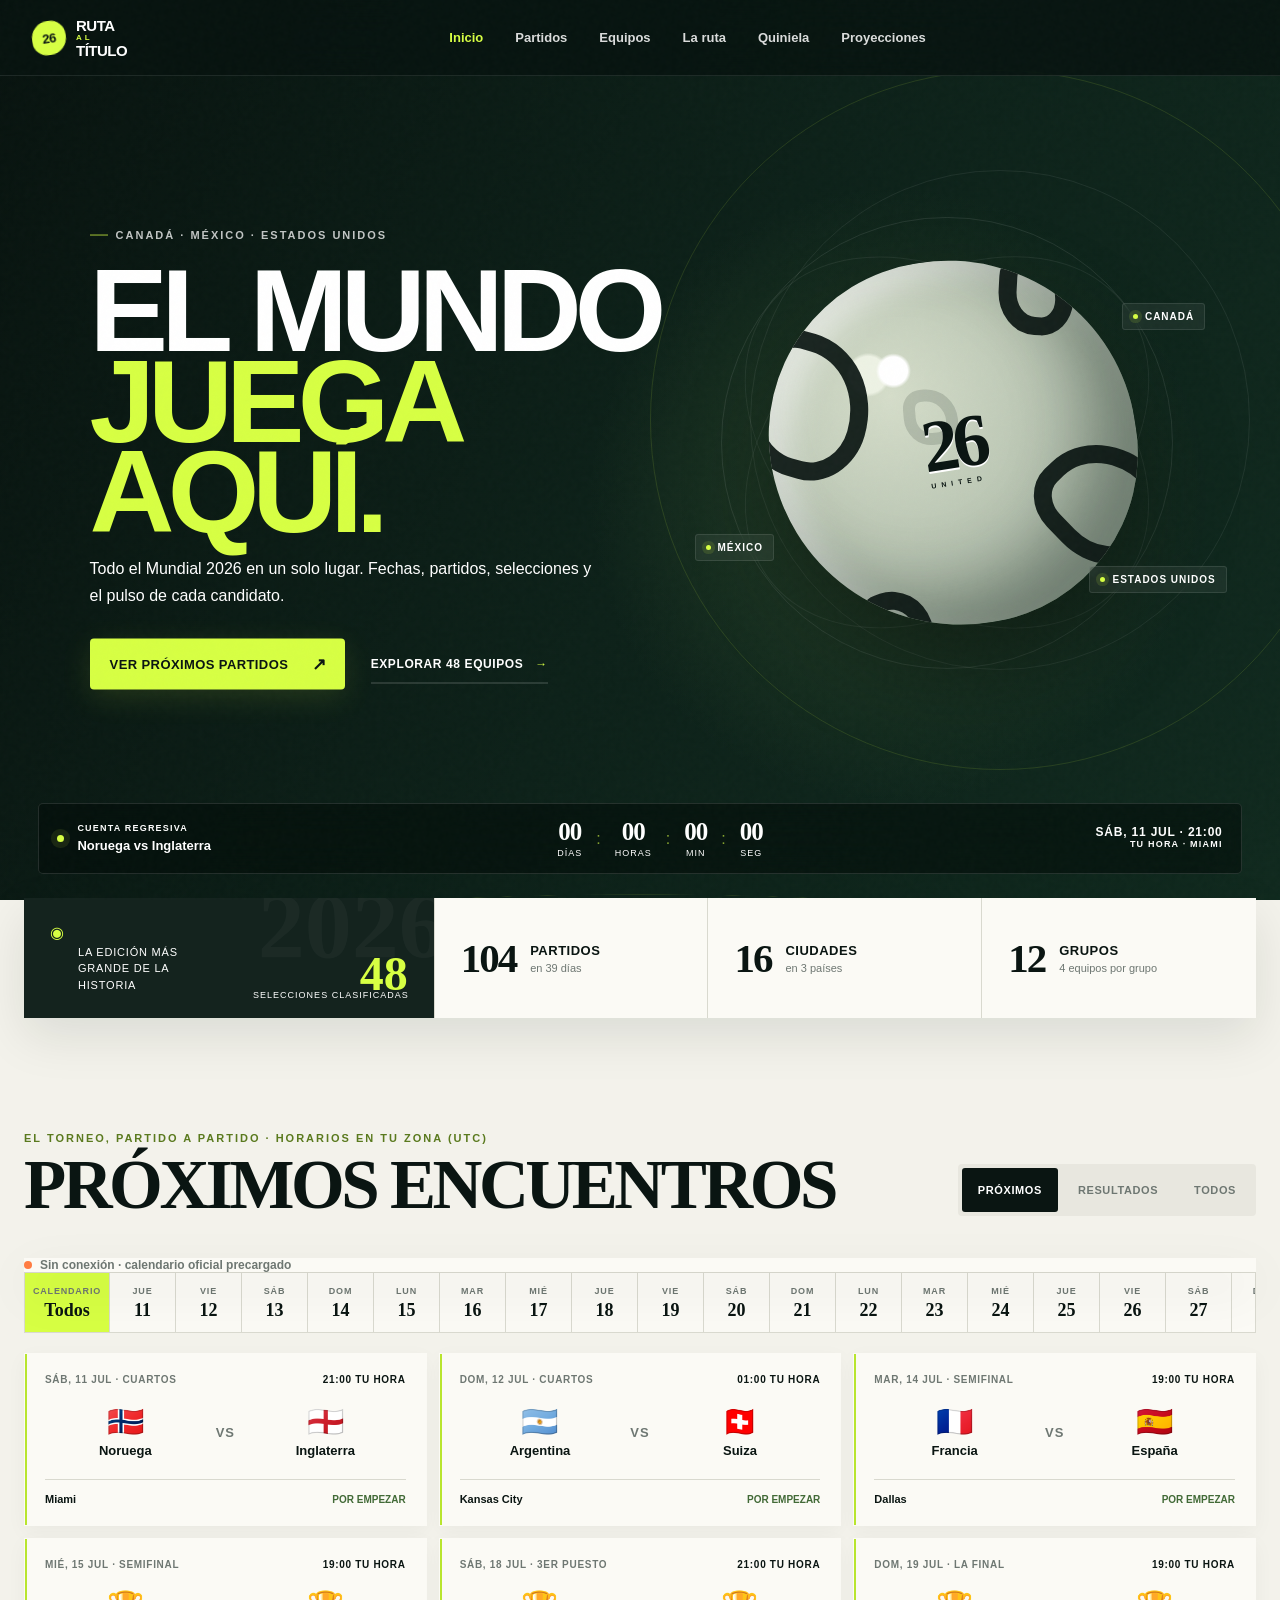
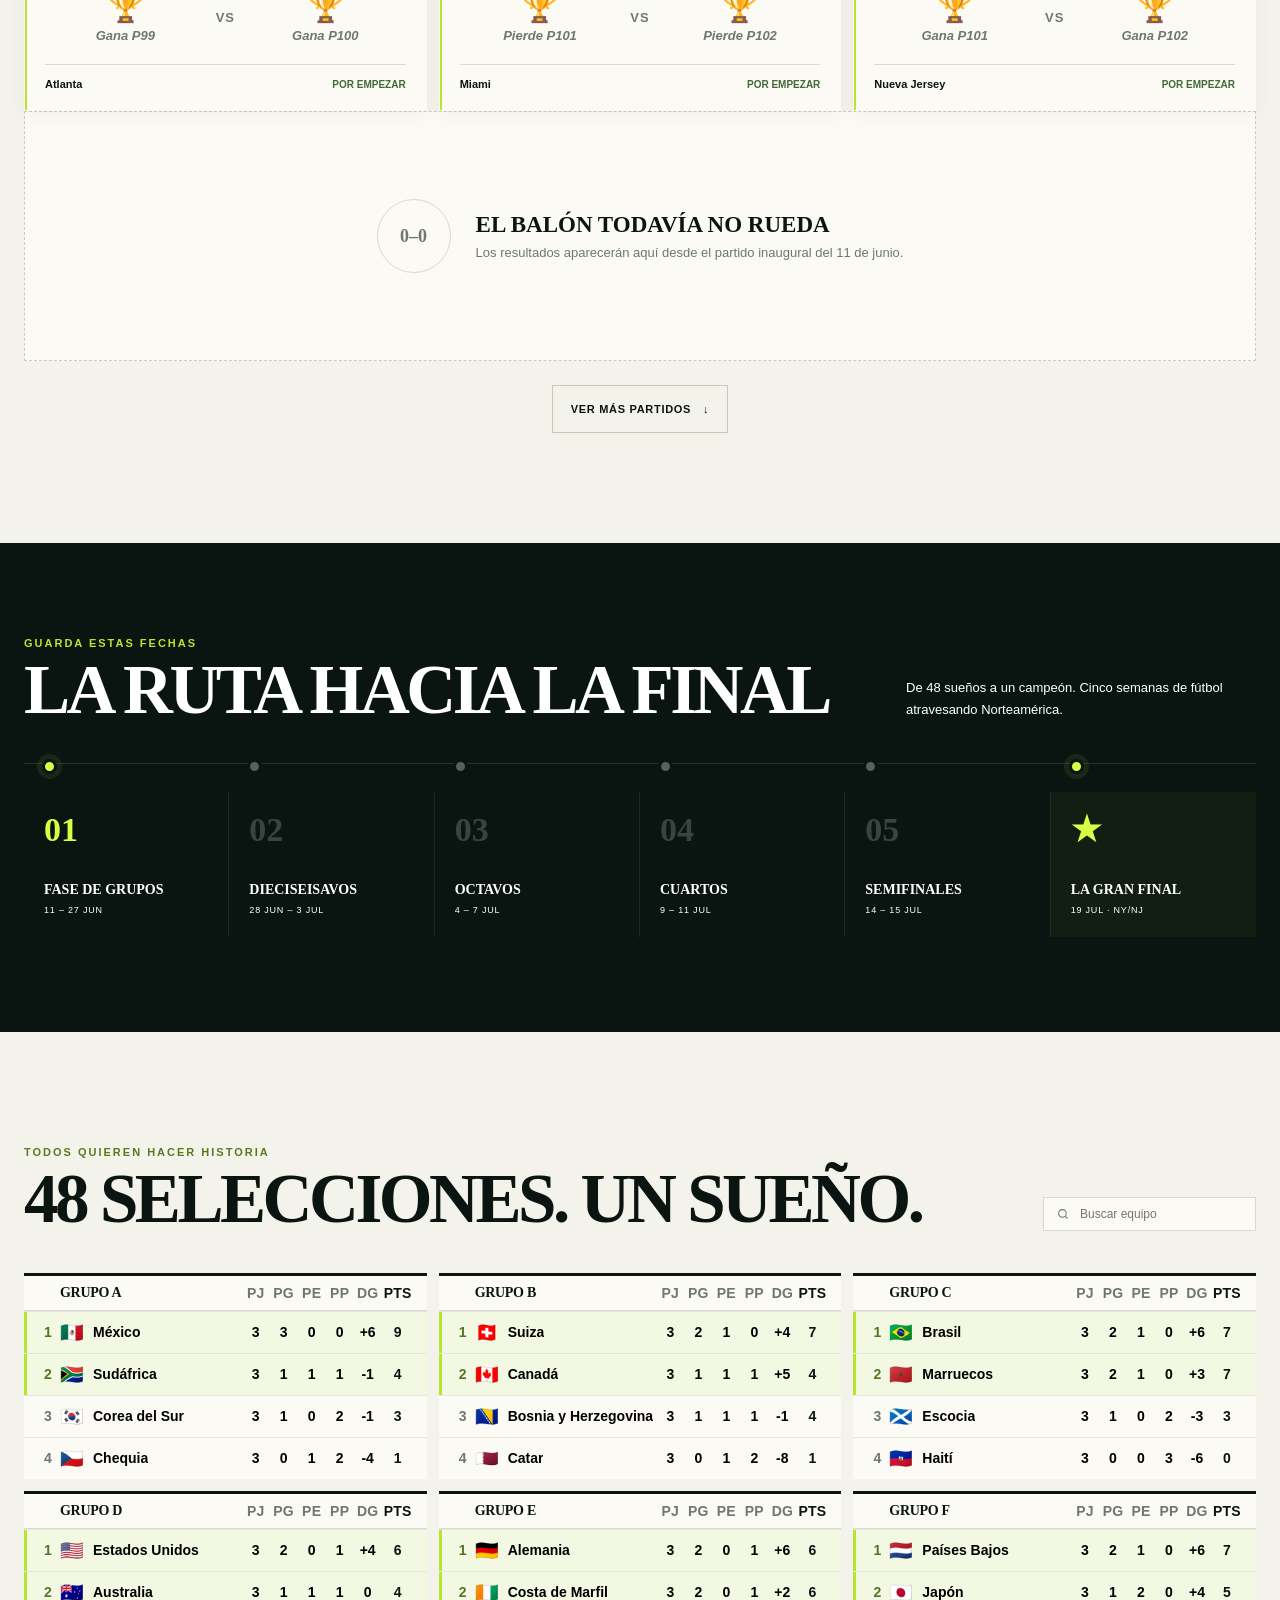
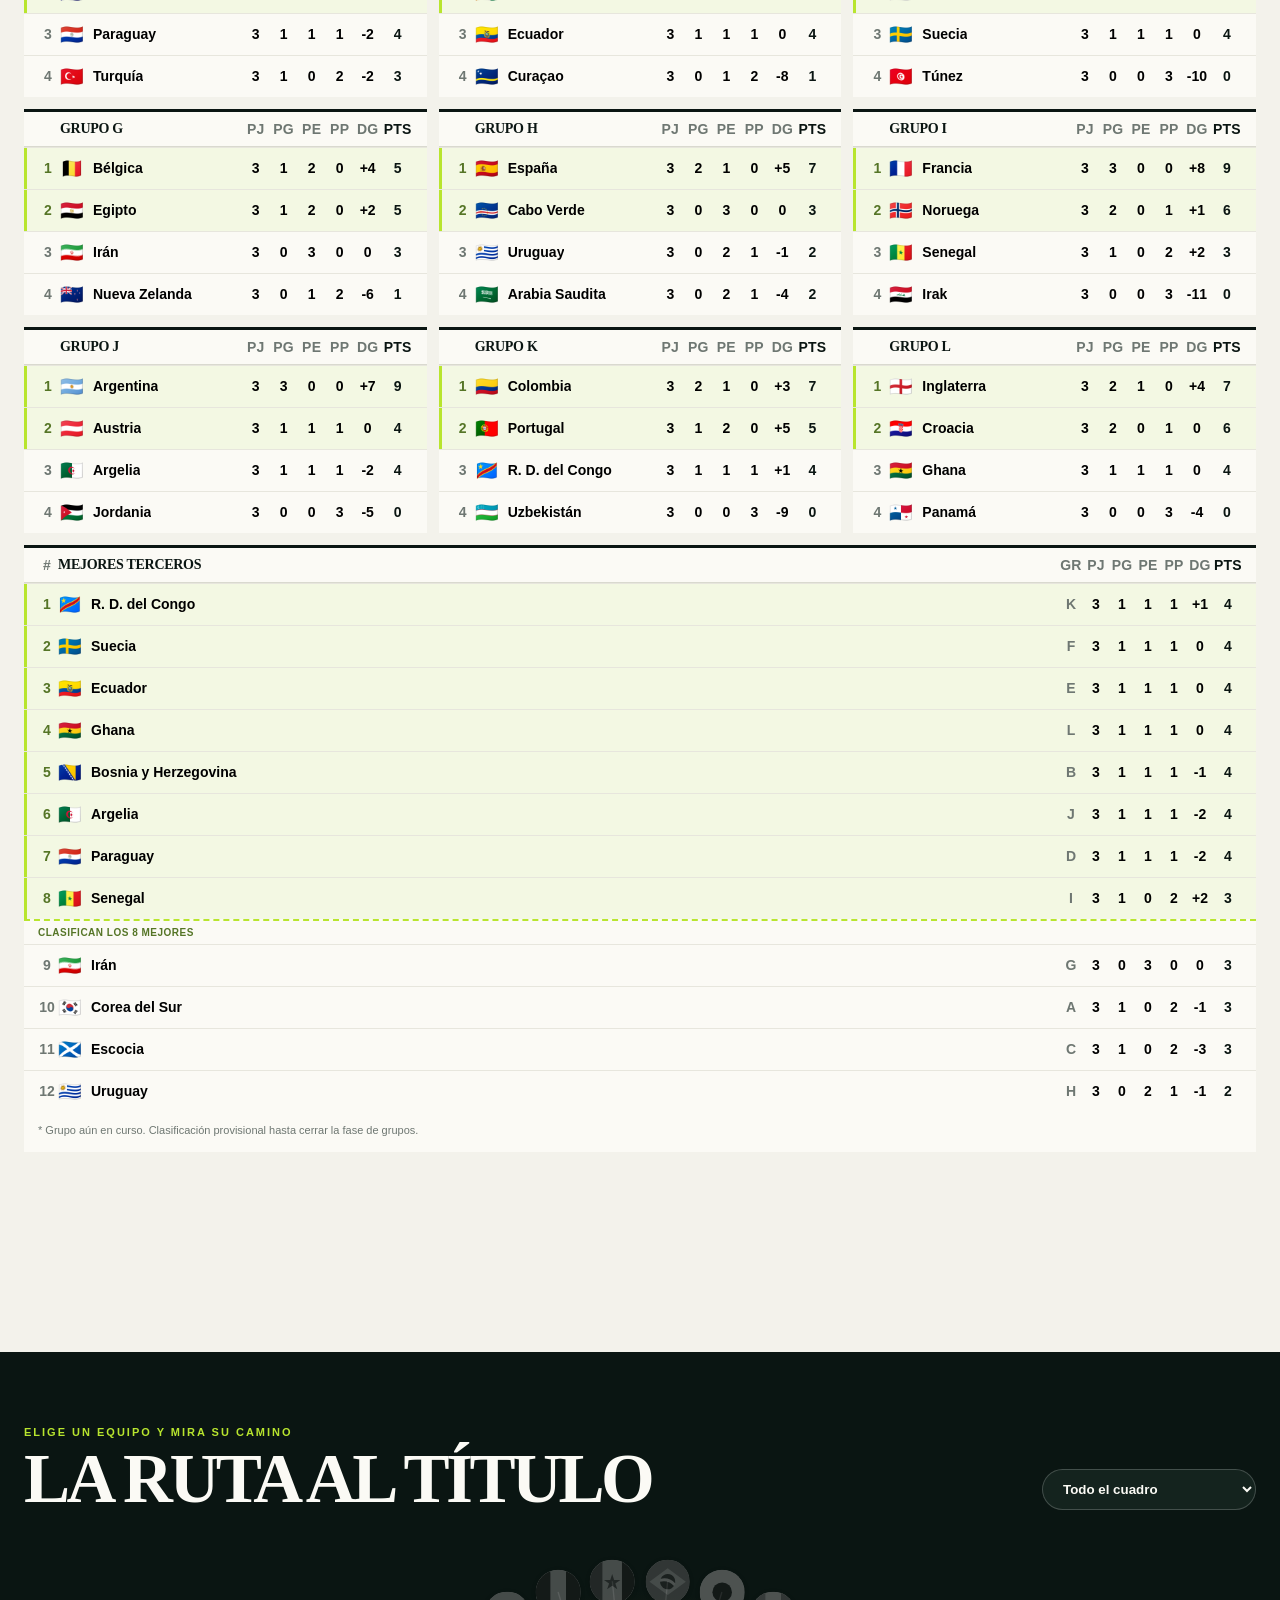
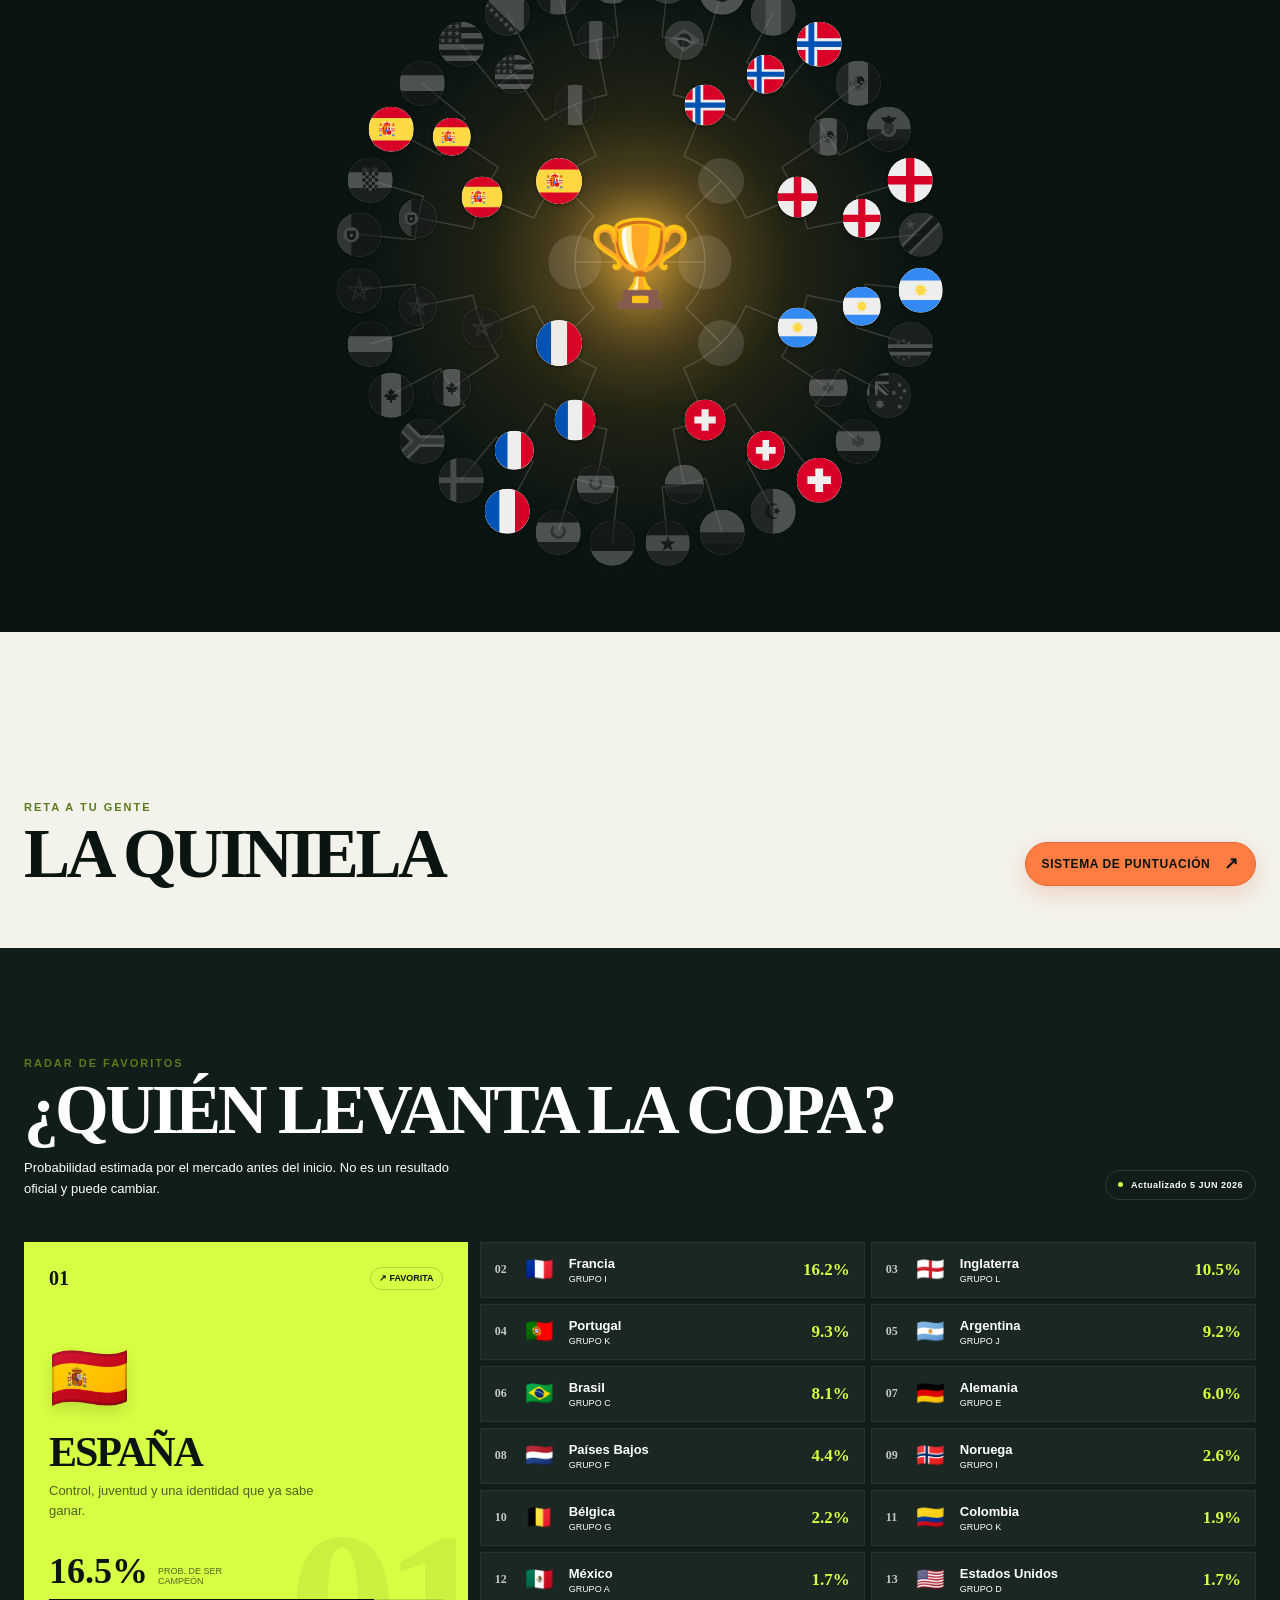
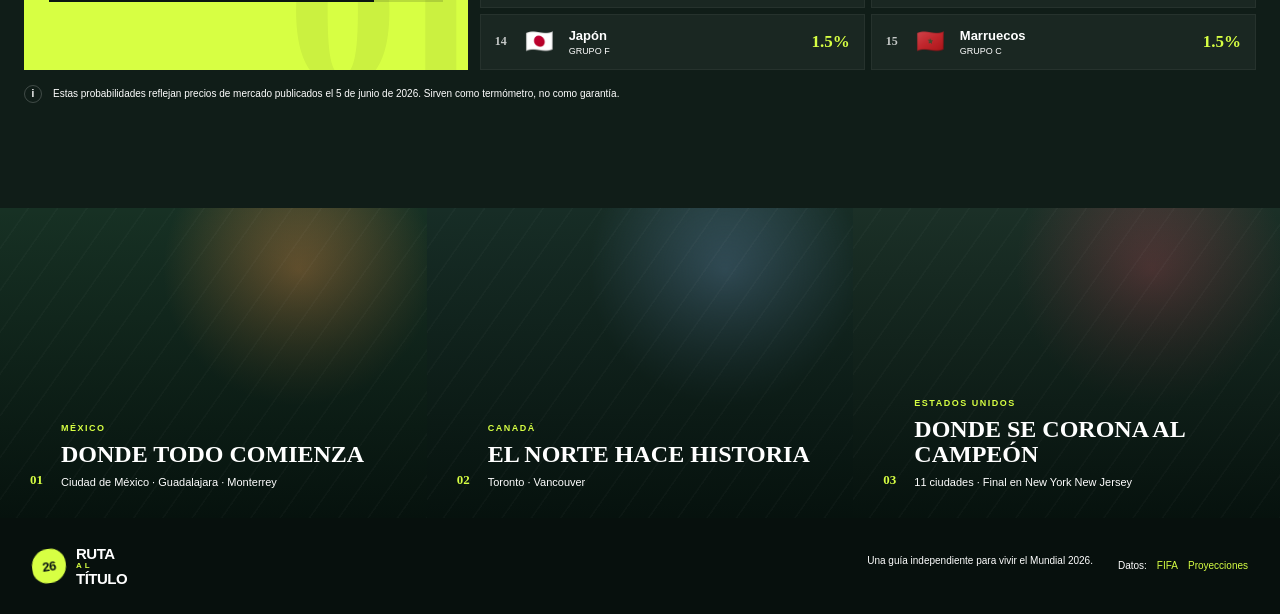
==== commit cf820cc3: "feat(quiniela): promo "Atrévete a Suiza" en Argentina vs Suiza (+25/+50) Premia ir por el underdog e" ====
--- a/index.html
+++ b/index.html
@@ -352,9 +352,9 @@
   <script src="js/vendor/supabase-js-2.108.1.min.js?v=20260628a"></script>
   <script src="js/config.js?v=20260611k"></script>
   <script src="js/metrics.js?v=20260621b"></script>
-  <script src="js/scoring.js?v=20260701a"></script>
+  <script src="js/scoring.js?v=20260711a"></script>
   <script src="js/engagement.js?v=20260628a"></script>
   <script src="js/share-card.js?v=20260621a"></script>
-  <script src="js/game.js?v=20260701a"></script>
+  <script src="js/game.js?v=20260711a"></script>
 </body>
 </html>
--- a/styles.css
+++ b/styles.css
@@ -450,12 +450,12 @@
   max-width: 620px;
   margin: 0 auto;
   aspect-ratio: 1 / 1;
-  background: radial-gradient(circle at 50% 50%, rgba(120, 90, 20, .28) 0%, rgba(60, 45, 12, .12) 30%, transparent 62%);
+  background: radial-gradient(circle at 50% 50%, rgba(216, 164, 64, .45) 0%, rgba(140, 100, 30, .18) 34%, transparent 62%);
 }
 .br-lines { position: absolute; inset: 0; width: 100%; height: 100%; pointer-events: none; }
 .br-line { stroke: rgba(255, 255, 255, .16); stroke-width: .22; fill: none; }
-.br-line-maybe { stroke: var(--lime-deep); stroke-width: .32; stroke-dasharray: 1 .8; }
-.br-line-lit { stroke: var(--lime); stroke-width: .45; }
+.br-line-maybe { stroke: rgba(255, 255, 255, .75); stroke-width: .32; stroke-dasharray: 1 .8; }
+.br-line-lit { stroke: #fff; stroke-width: .45; }
 
 .br-node {
   position: absolute;
@@ -493,8 +493,8 @@
   align-items: center;
   justify-content: center;
 }
-.br-cup { font-size: min(9vw, 54px); line-height: 1; filter: drop-shadow(0 0 12px rgba(215, 255, 67, .55)); }
-.br-trophy.br-has-champ .br-cup { filter: drop-shadow(0 0 16px rgba(215, 255, 67, .9)); }
+.br-cup { font-size: min(13vw, 84px); line-height: 1; filter: drop-shadow(0 0 26px rgba(255, 190, 60, .9)) drop-shadow(0 0 60px rgba(255, 170, 40, .5)); }
+.br-trophy.br-has-champ .br-cup { filter: drop-shadow(0 0 30px rgba(255, 205, 80, 1)) drop-shadow(0 0 70px rgba(255, 175, 45, .7)); }
 .br-trophy img { position: absolute; width: 46%; height: 46%; border-radius: 50%; bottom: -6%; right: -6%; box-shadow: 0 0 0 2px var(--lime); }
 
 @media (max-width: 760px) {
@@ -1056,6 +1056,37 @@
   background: var(--orange); color: var(--white); font-size: 12px; font-weight: 800;
 }
 .lr-plus.bump { animation: lr-bump .7s cubic-bezier(.22,1,.36,1); }
+/* Picks por jugador en el ranking en vivo: una columna por partido en vivo */
+.lr-scroll { overflow-x: auto; }
+.lr-scroll td { overflow-wrap: normal; white-space: nowrap; } /* cada jugador en una línea */
+/* La columna del nombre absorbe el ancho sobrante y recorta con … si no cabe:
+   así pos, picks y Pts quedan siempre visibles sin scroll horizontal. */
+.lr-name { width: 100%; max-width: 0; min-width: 88px; }
+.lr-name-flex { display: flex; align-items: center; gap: 6px; min-width: 0; overflow: hidden; }
+.lr-nm { flex: 0 1 auto; min-width: 0; overflow: hidden; text-overflow: ellipsis; }
+/* En pantallas chicas la tabla se densifica para caber sin scroll aun con 2 partidos en vivo */
+@media (max-width: 480px) {
+  .lr-scroll th, .lr-scroll td { padding-left: 2px; padding-right: 2px; }
+  .lr-pick { font-size: 12px; }
+  .lr-pick-cap { font-size: 10px; }
+  .lr-name-flex .lr-plus { padding: 1px 5px; }
+}
+.lr-pick { white-space: nowrap; font-weight: 700; font-size: 13px; }
+.lr-pick.exact { color: var(--success); }
+.lr-pick.outcome { color: var(--orange); }
+.lr-pick.miss, .lr-pick.pending { color: var(--muted); opacity: .75; }
+.lr-pick.none { color: var(--muted); font-weight: 400; }
+.lr-pick-cap { font-size: 11px; color: var(--muted); }
+.lr-pick-th { white-space: nowrap; }
+/* En PC la tabla respira: nombre acotado, picks centrados y Pts a la derecha
+   (sin esto la columna del nombre acapara el sobrante y aplasta el resto) */
+@media (min-width: 481px) {
+  .lr-name { width: 34%; max-width: none; }
+  .lr-pick-th { width: 16%; }
+  .lr-pick, .lr-pick-th { text-align: center; }
+  .lr-scroll th, .lr-scroll td { padding-left: 12px; padding-right: 12px; }
+  .lr-scroll td.pts, .lr-scroll th:last-child { text-align: right; }
+}
 @keyframes lr-bump {
   0% { transform: scale(1); }
   40% { transform: scale(1.45); }
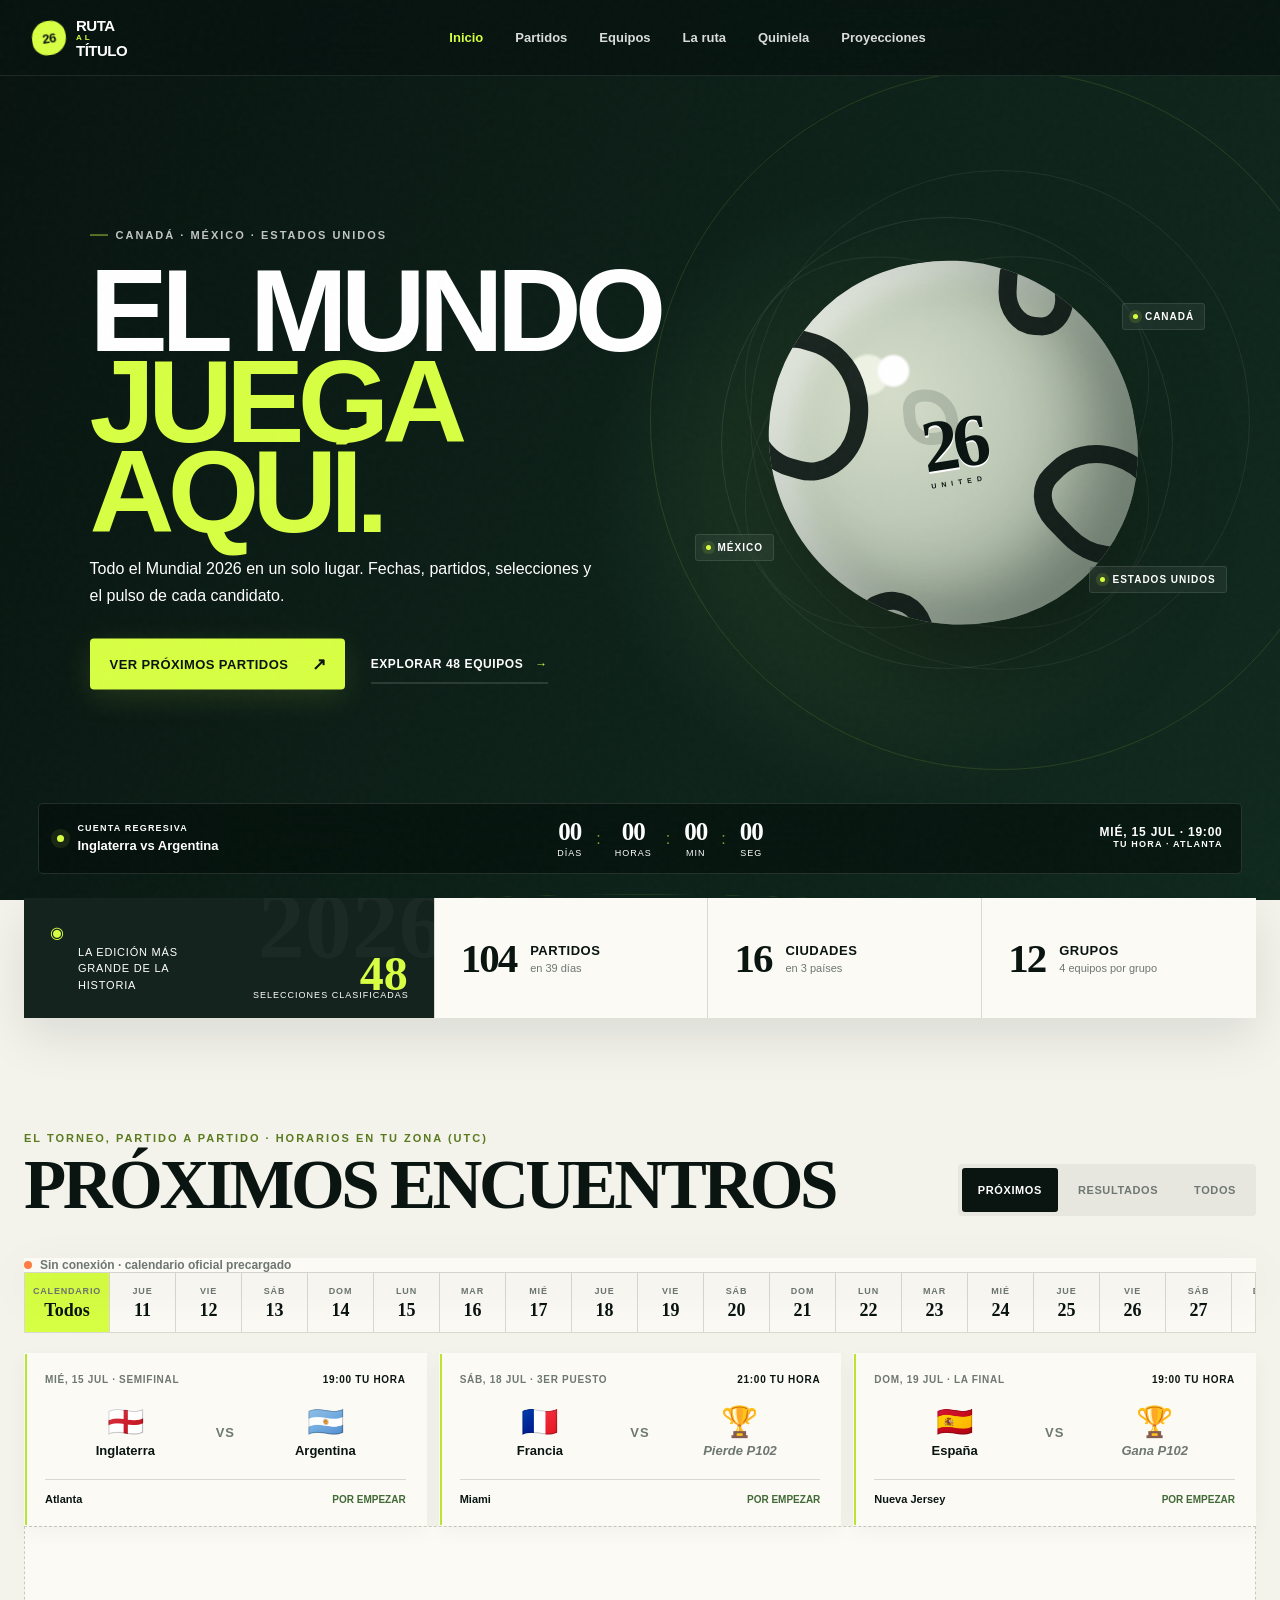
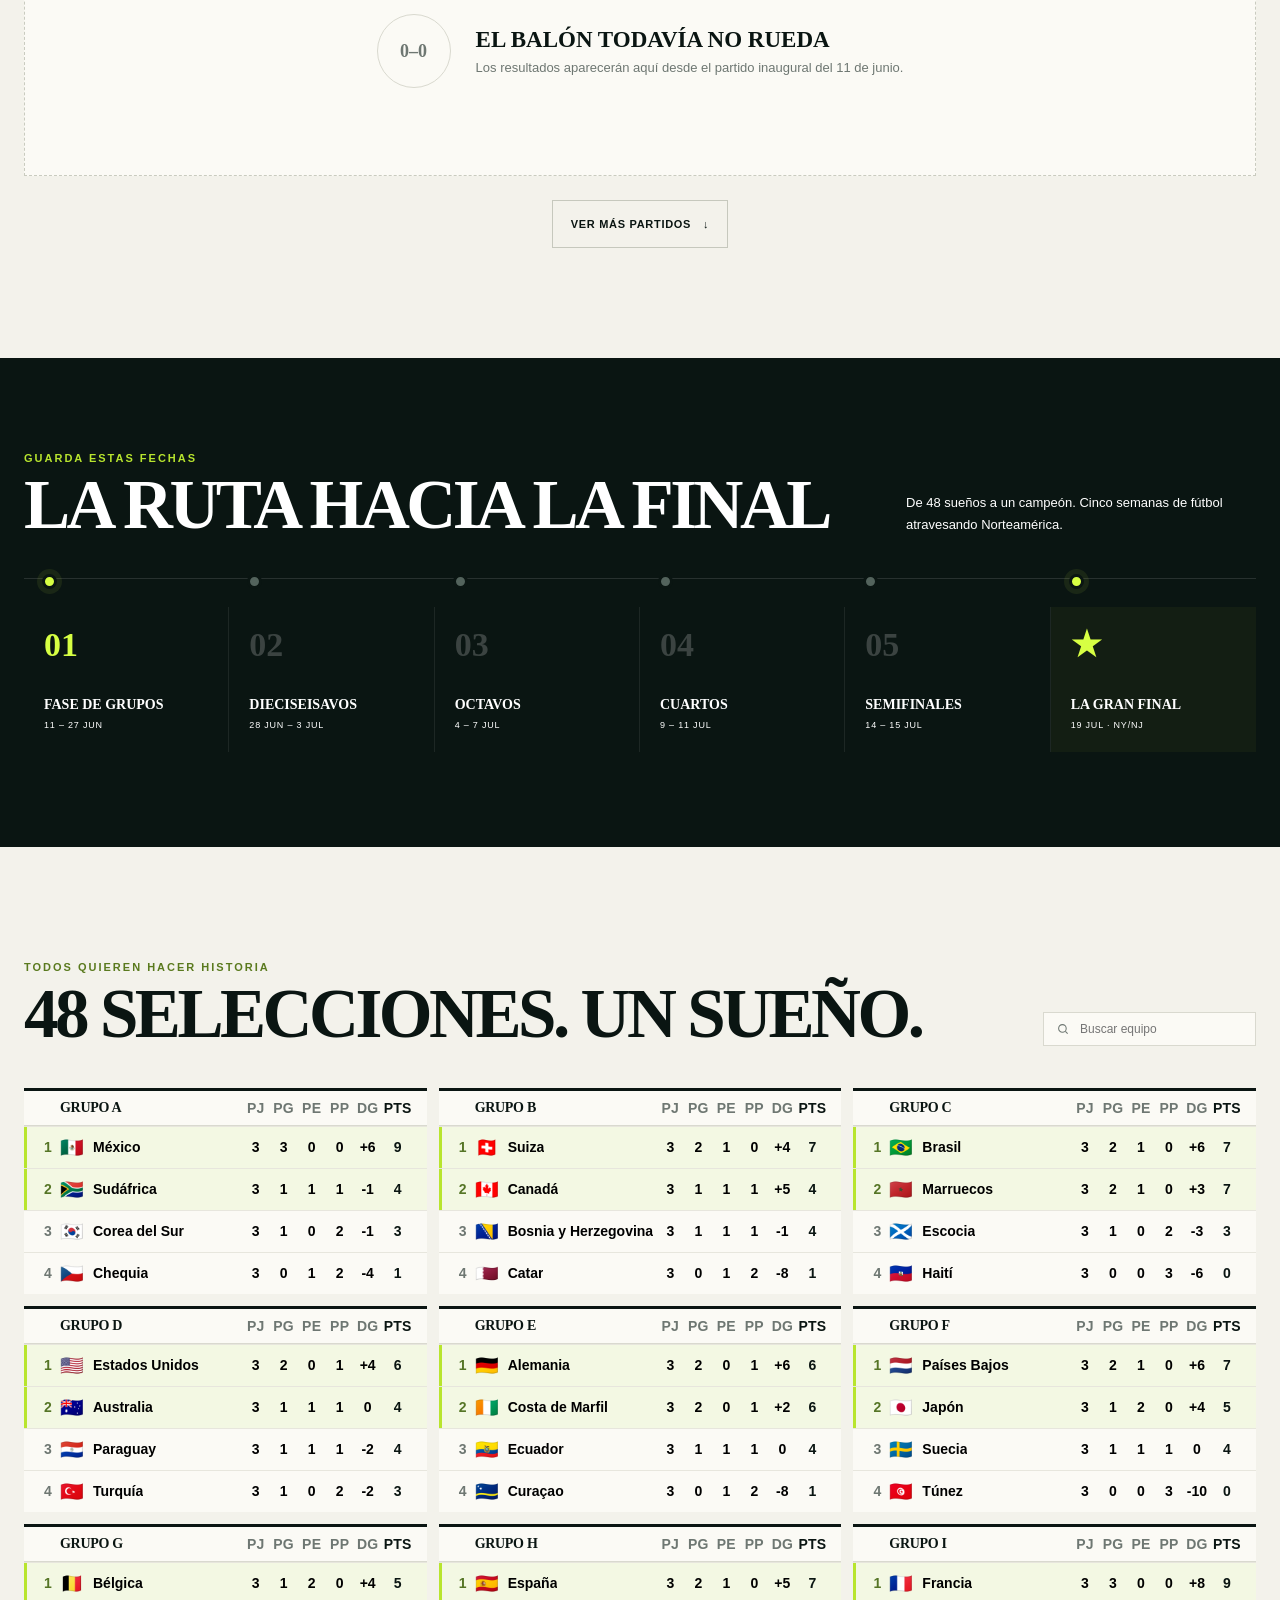
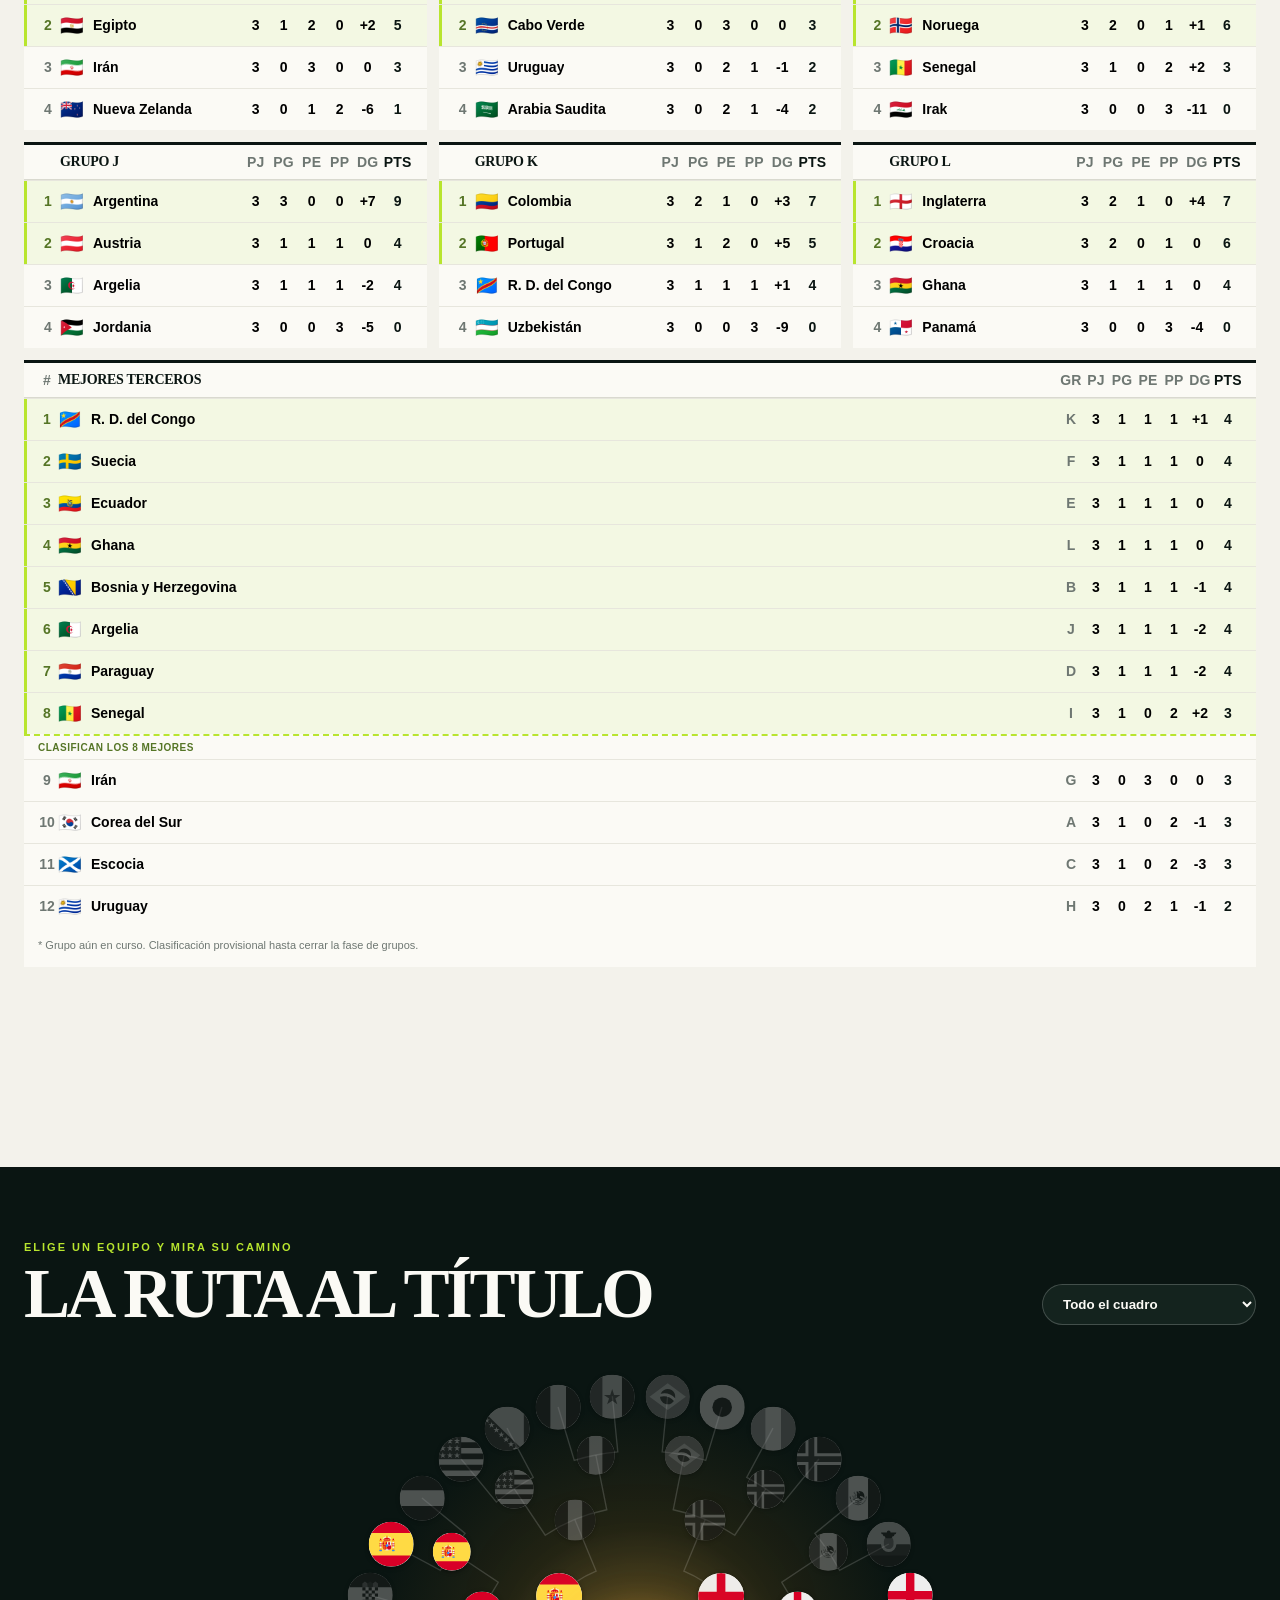
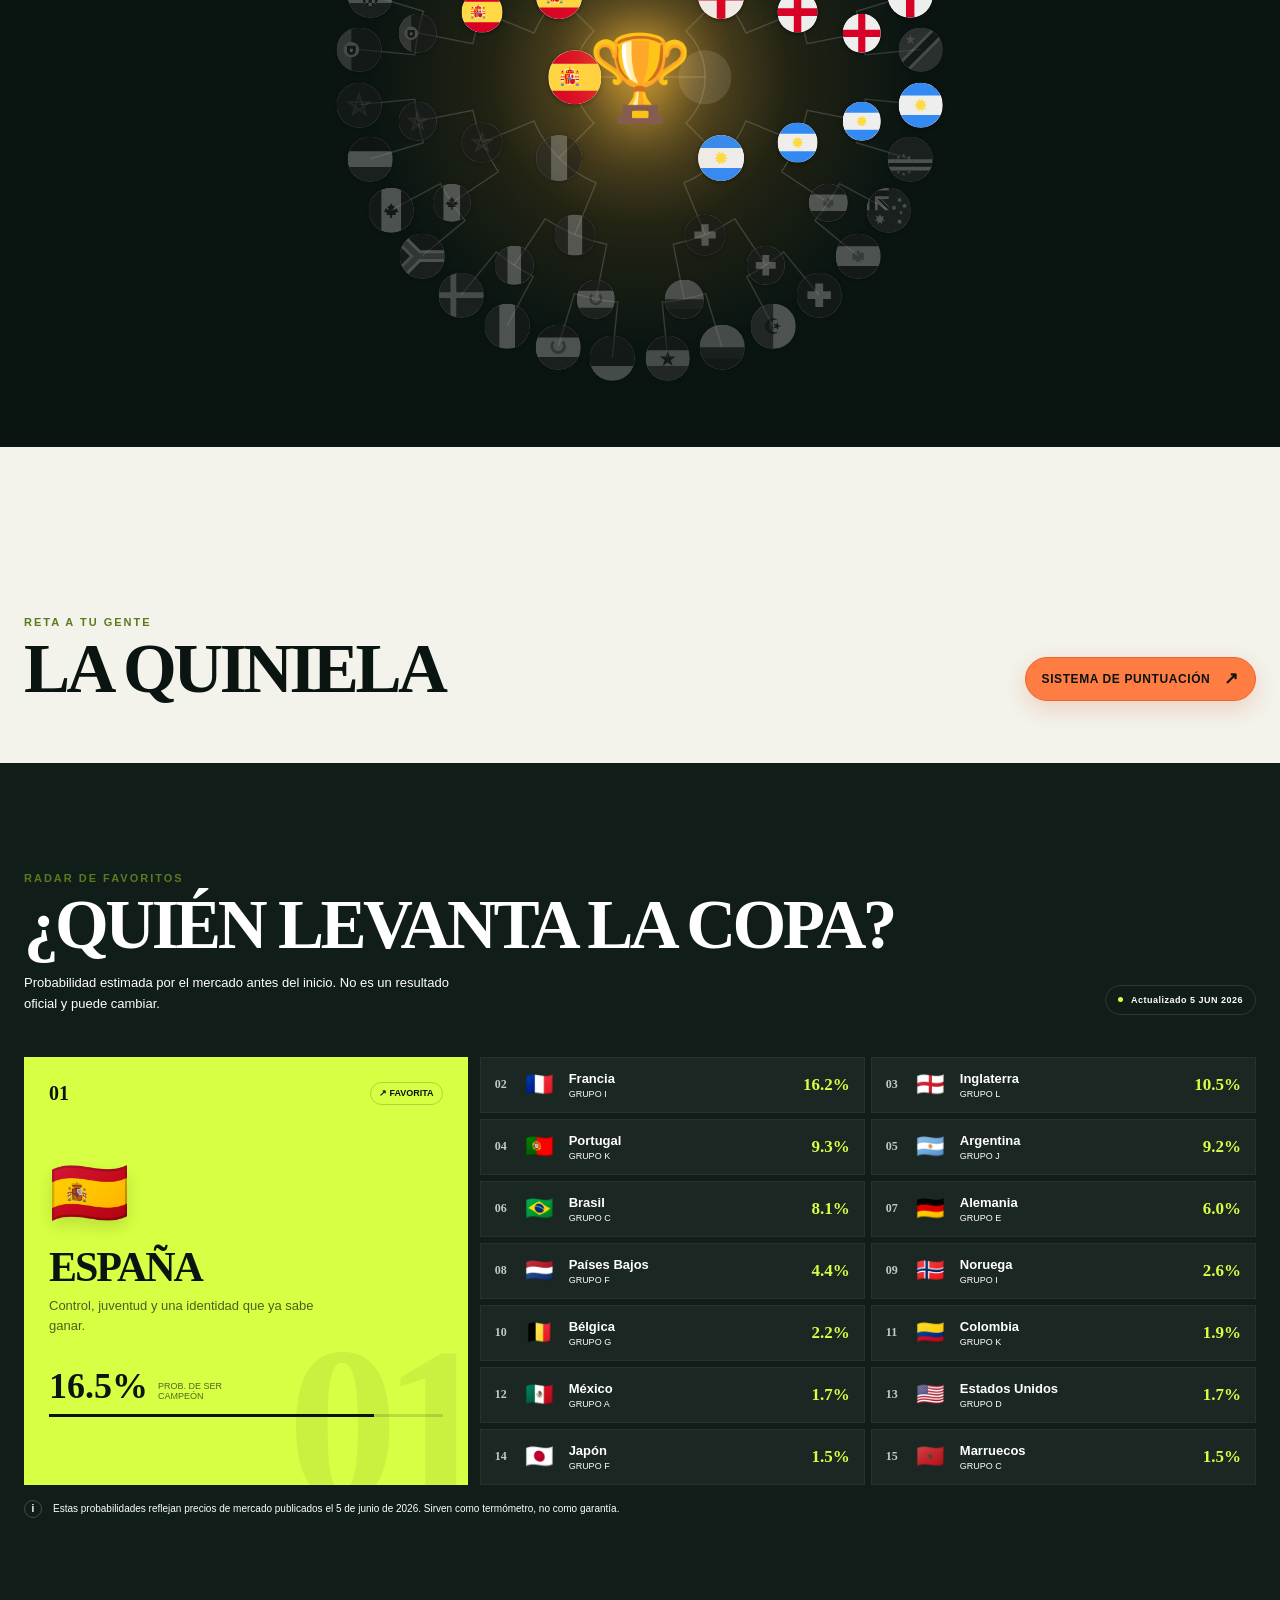
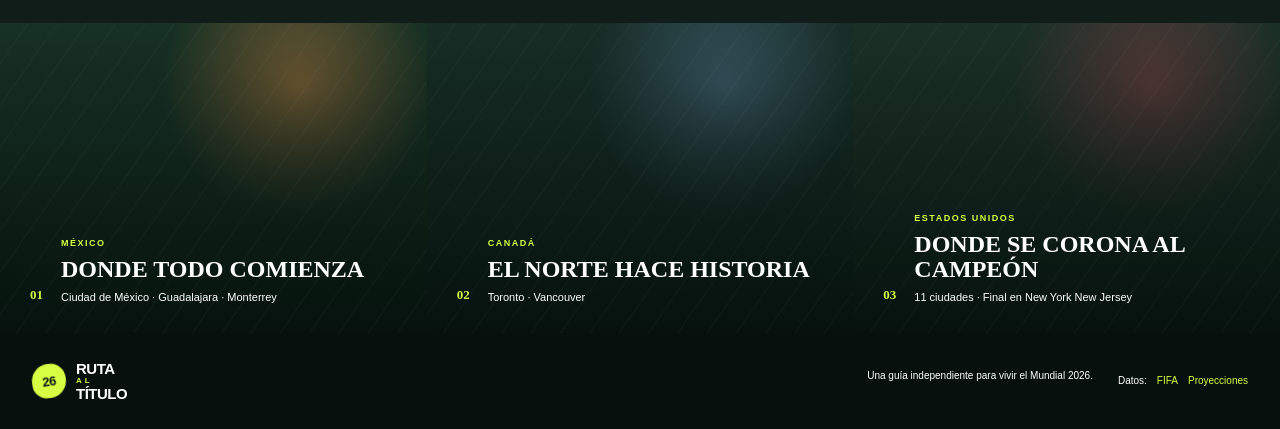
==== commit 2244b817: "chore(cache): refrescar snapshot y bumpear ?v= a 20260715a El snapshot del 11 jul tenía la semi sin " ====
--- a/index.html
+++ b/index.html
@@ -337,7 +337,7 @@
     </a>
   </nav>
 
-  <script src="js/data.js?v=20260628a"></script>
+  <script src="js/data.js?v=20260715a"></script>
   <script src="js/api.js?v=20260611-security1"></script>
   <script src="js/espn-map.js?v=20260611m"></script>
   <script src="js/match-detail.js?v=20260612a"></script>
@@ -352,9 +352,9 @@
   <script src="js/vendor/supabase-js-2.108.1.min.js?v=20260628a"></script>
   <script src="js/config.js?v=20260611k"></script>
   <script src="js/metrics.js?v=20260621b"></script>
-  <script src="js/scoring.js?v=20260711a"></script>
+  <script src="js/scoring.js?v=20260715a"></script>
   <script src="js/engagement.js?v=20260628a"></script>
   <script src="js/share-card.js?v=20260621a"></script>
-  <script src="js/game.js?v=20260711a"></script>
+  <script src="js/game.js?v=20260715a"></script>
 </body>
 </html>
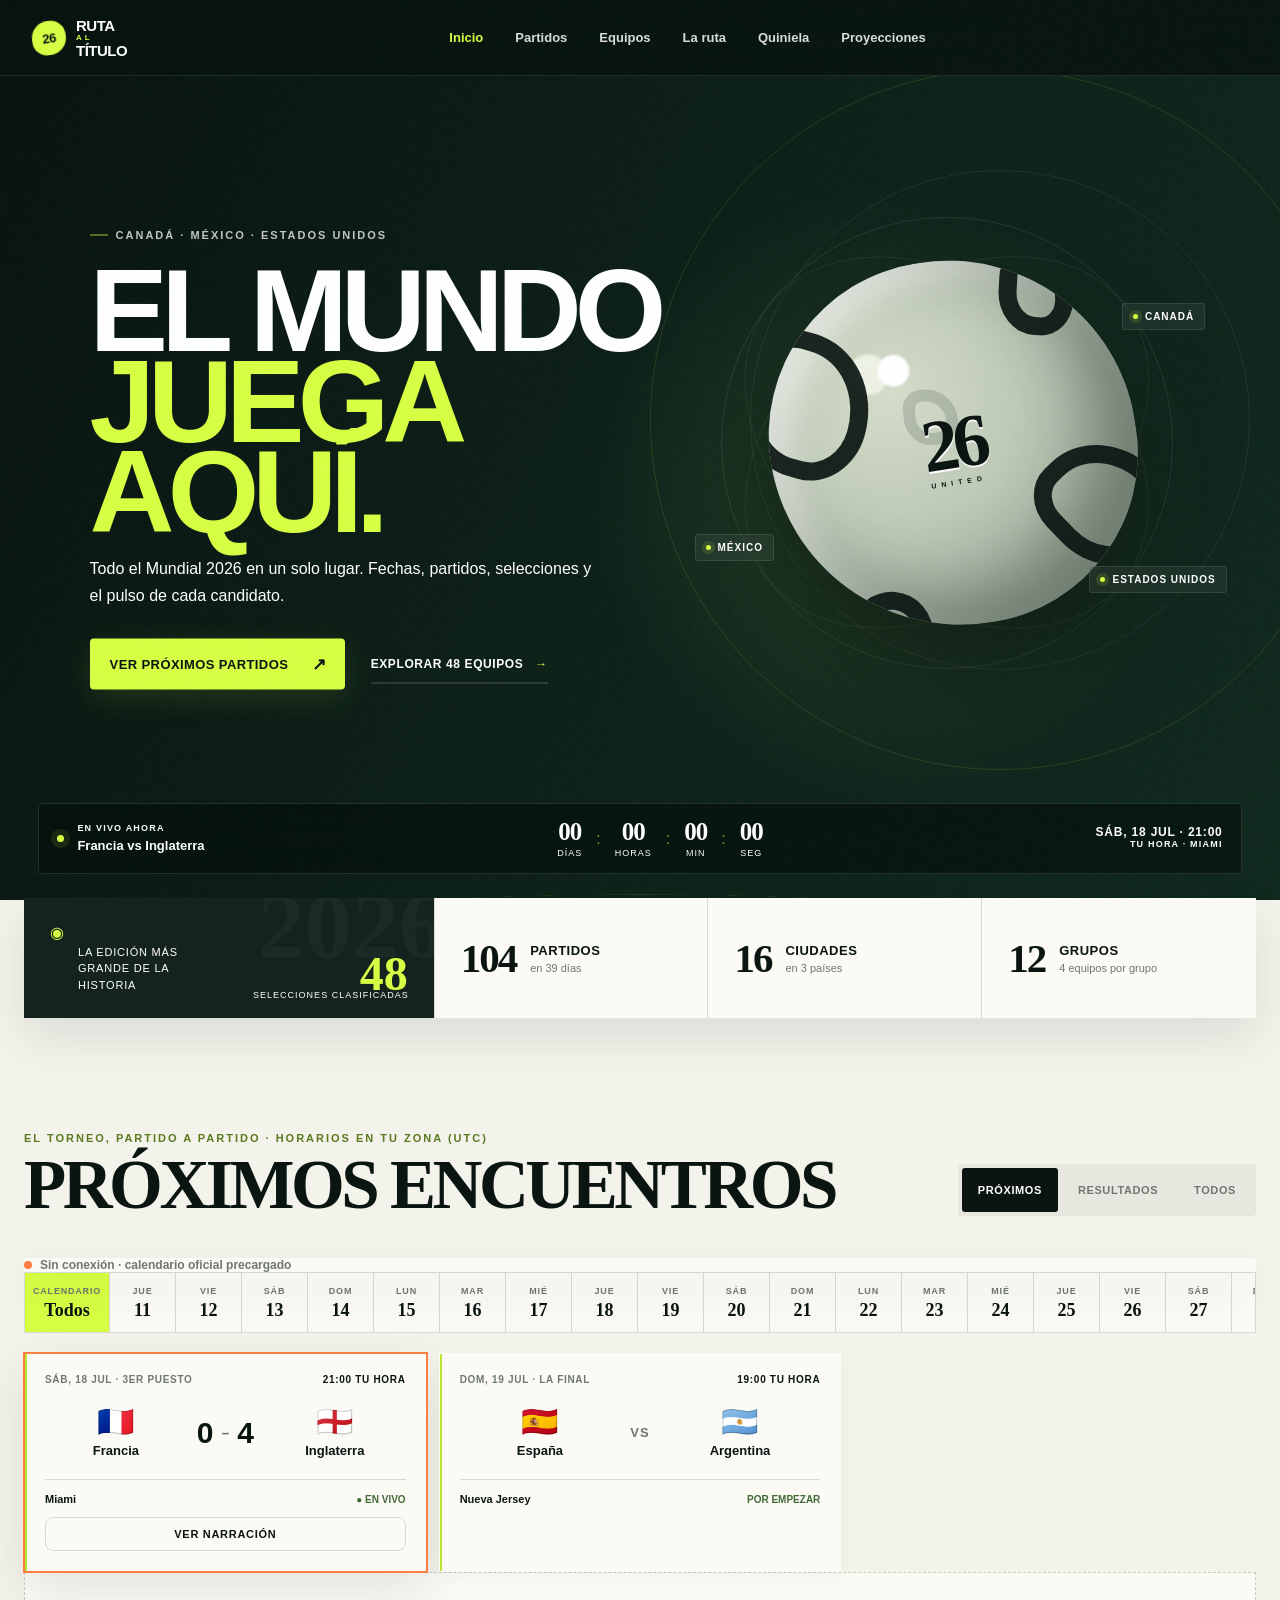
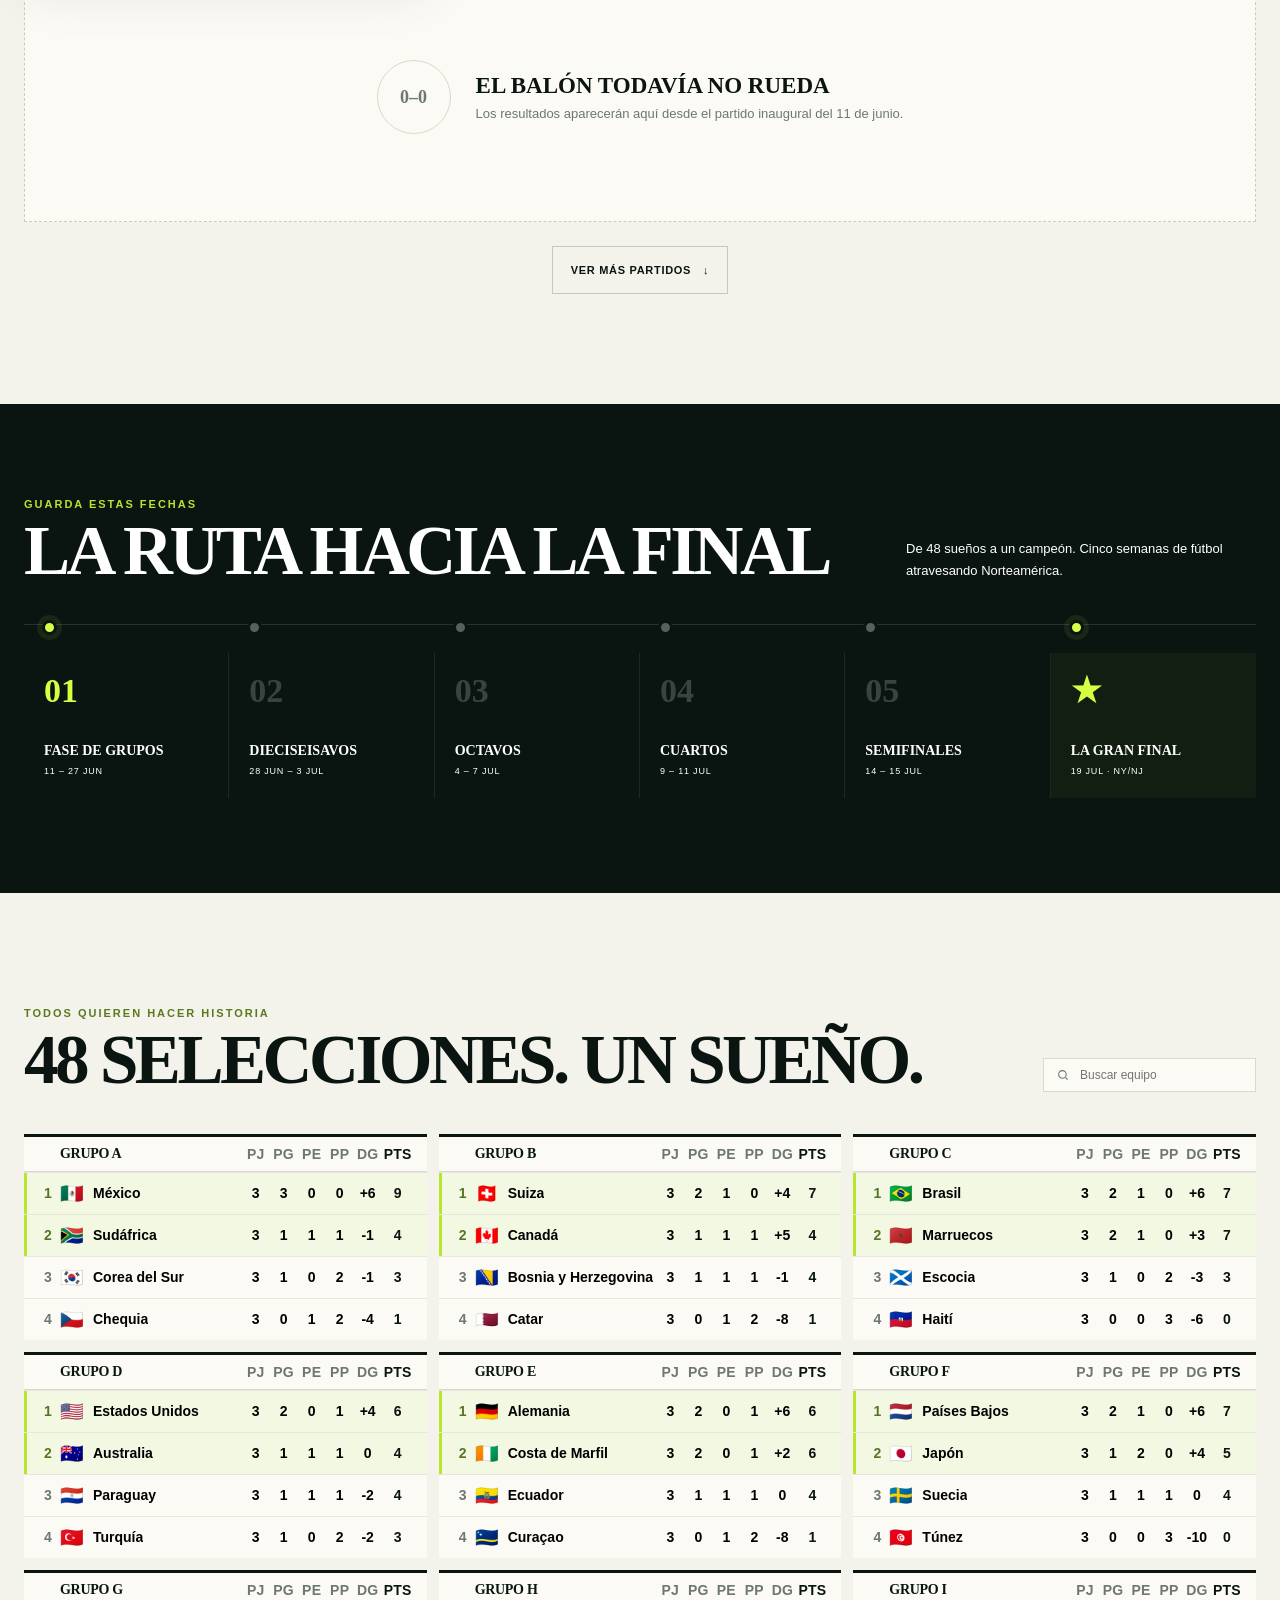
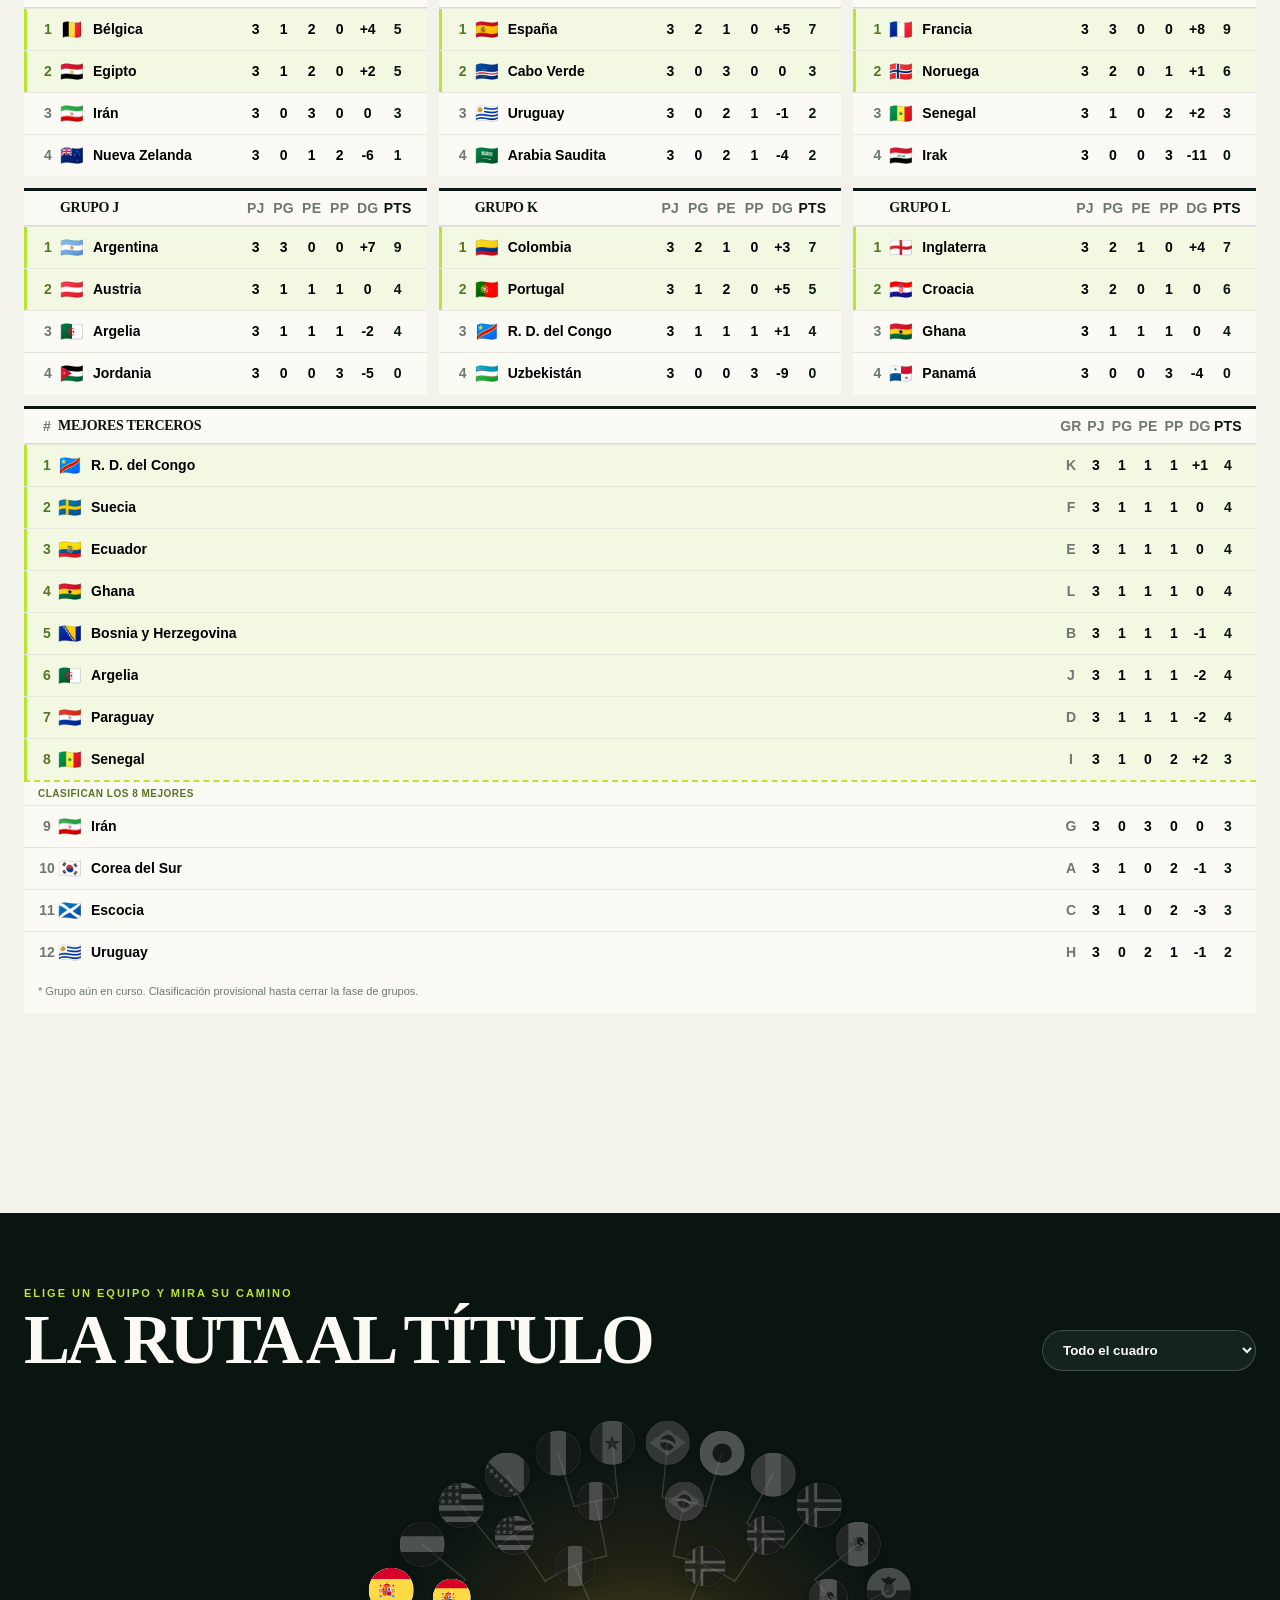
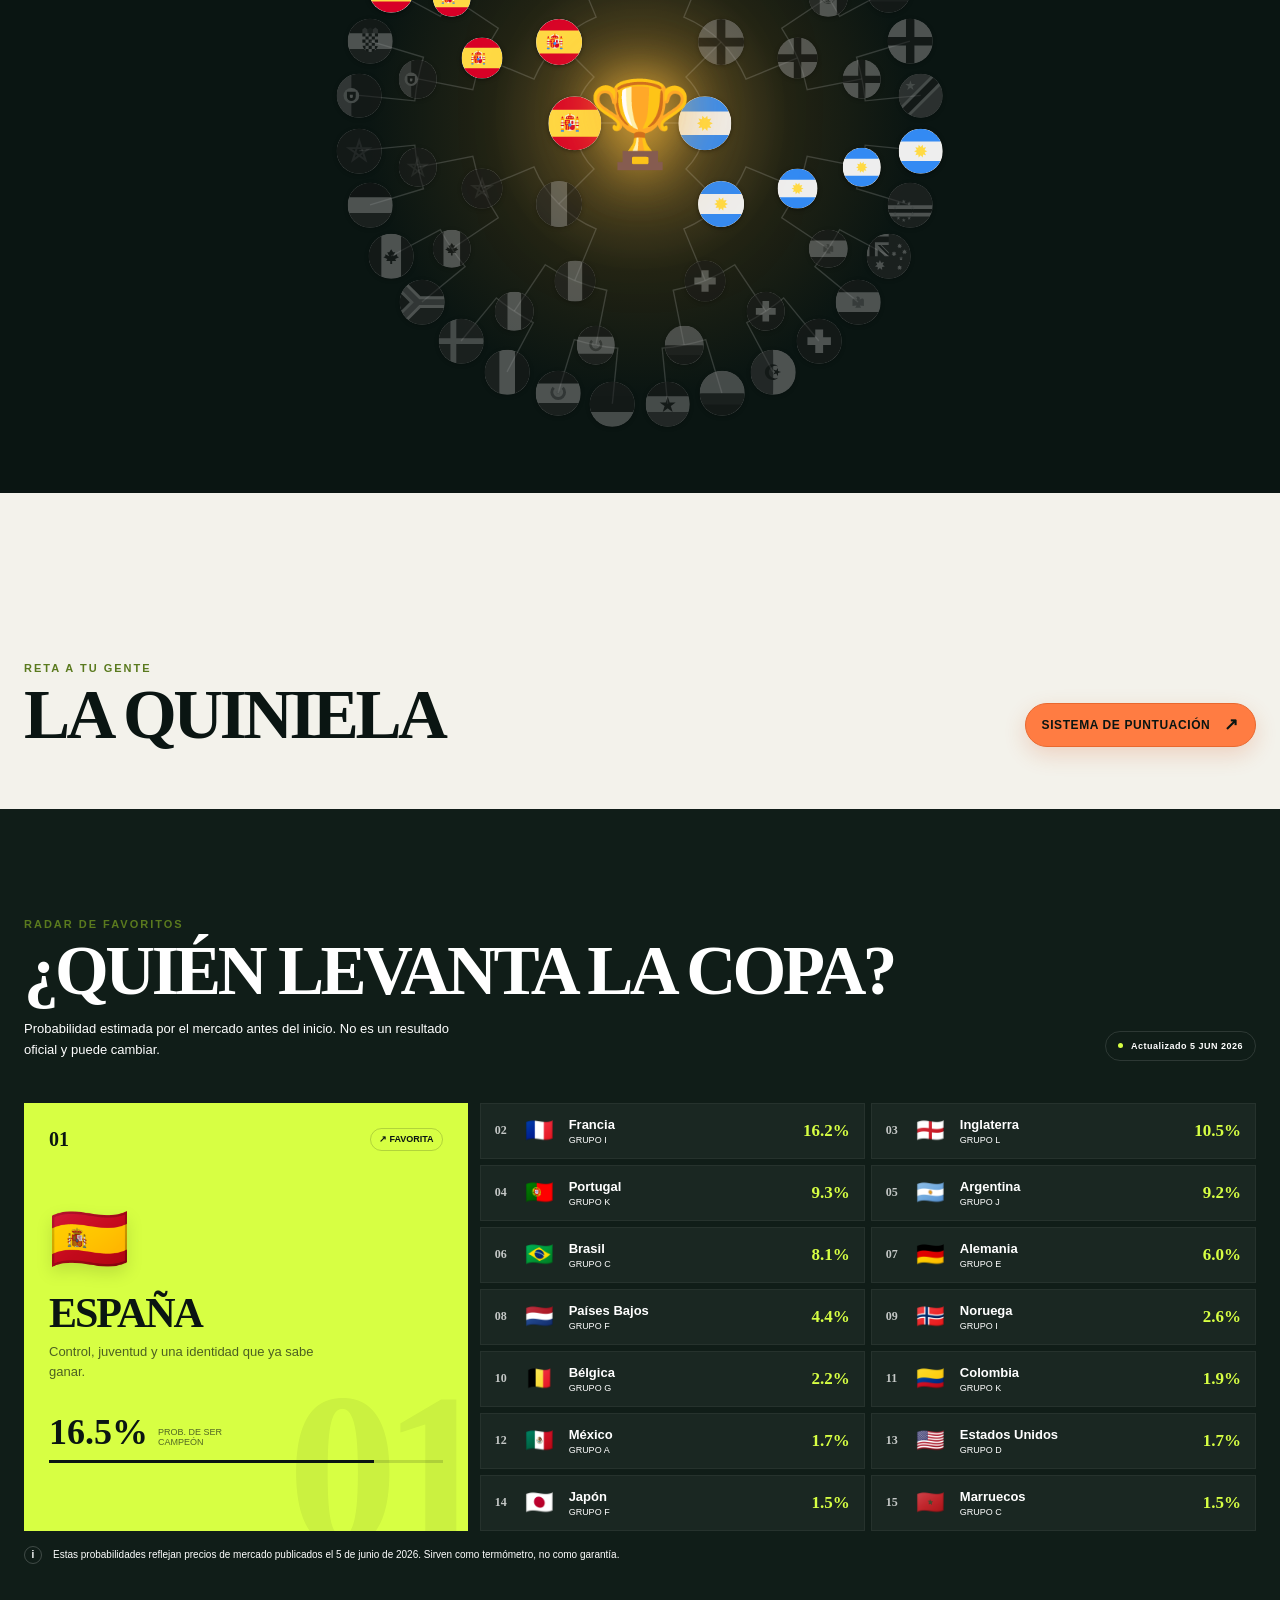
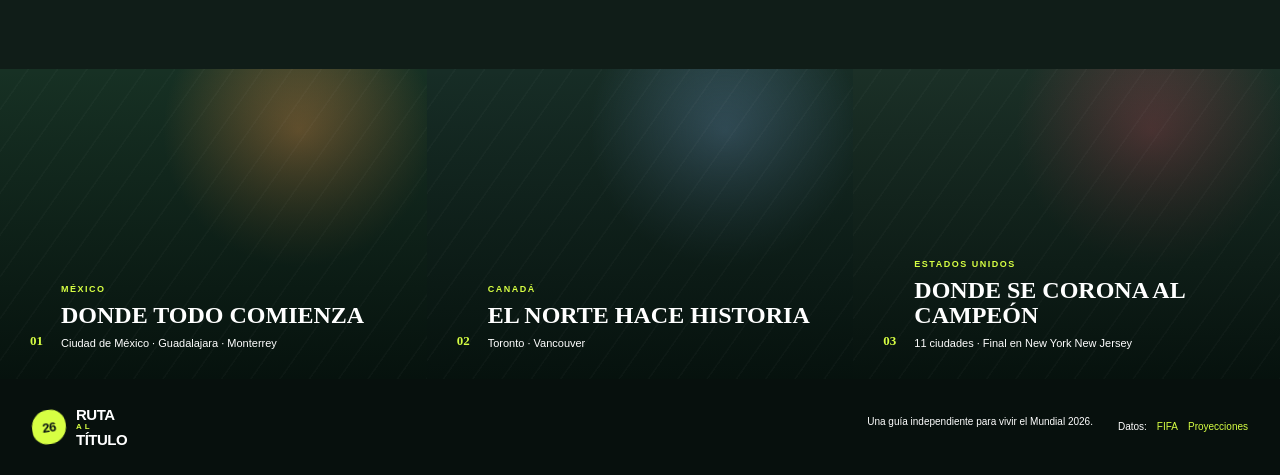
==== commit beafe8dd: "feat(quiniela): batacazo de 25 para España en la final" ====
--- a/index.html
+++ b/index.html
@@ -352,9 +352,9 @@
   <script src="js/vendor/supabase-js-2.108.1.min.js?v=20260628a"></script>
   <script src="js/config.js?v=20260611k"></script>
   <script src="js/metrics.js?v=20260621b"></script>
-  <script src="js/scoring.js?v=20260715a"></script>
+  <script src="js/scoring.js?v=20260718a"></script>
   <script src="js/engagement.js?v=20260628a"></script>
   <script src="js/share-card.js?v=20260621a"></script>
-  <script src="js/game.js?v=20260715a"></script>
+  <script src="js/game.js?v=20260718a"></script>
 </body>
 </html>
